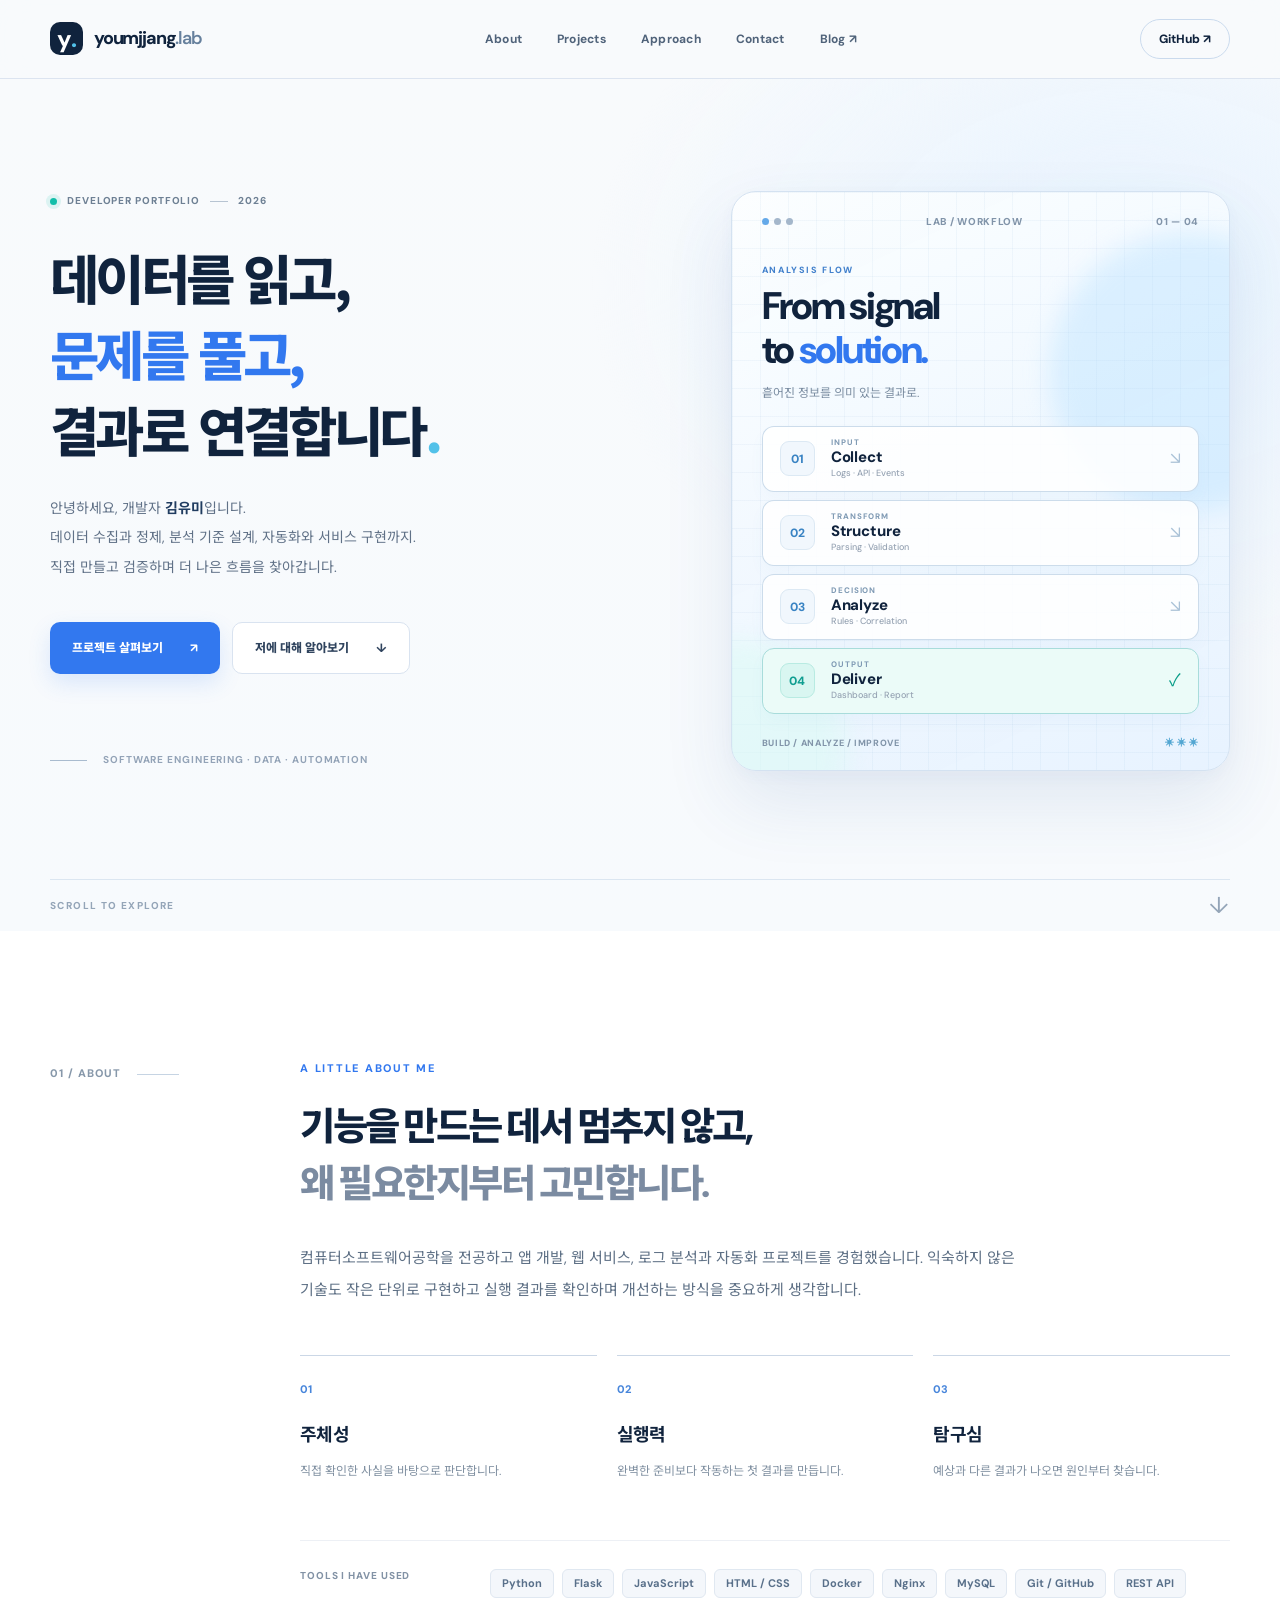
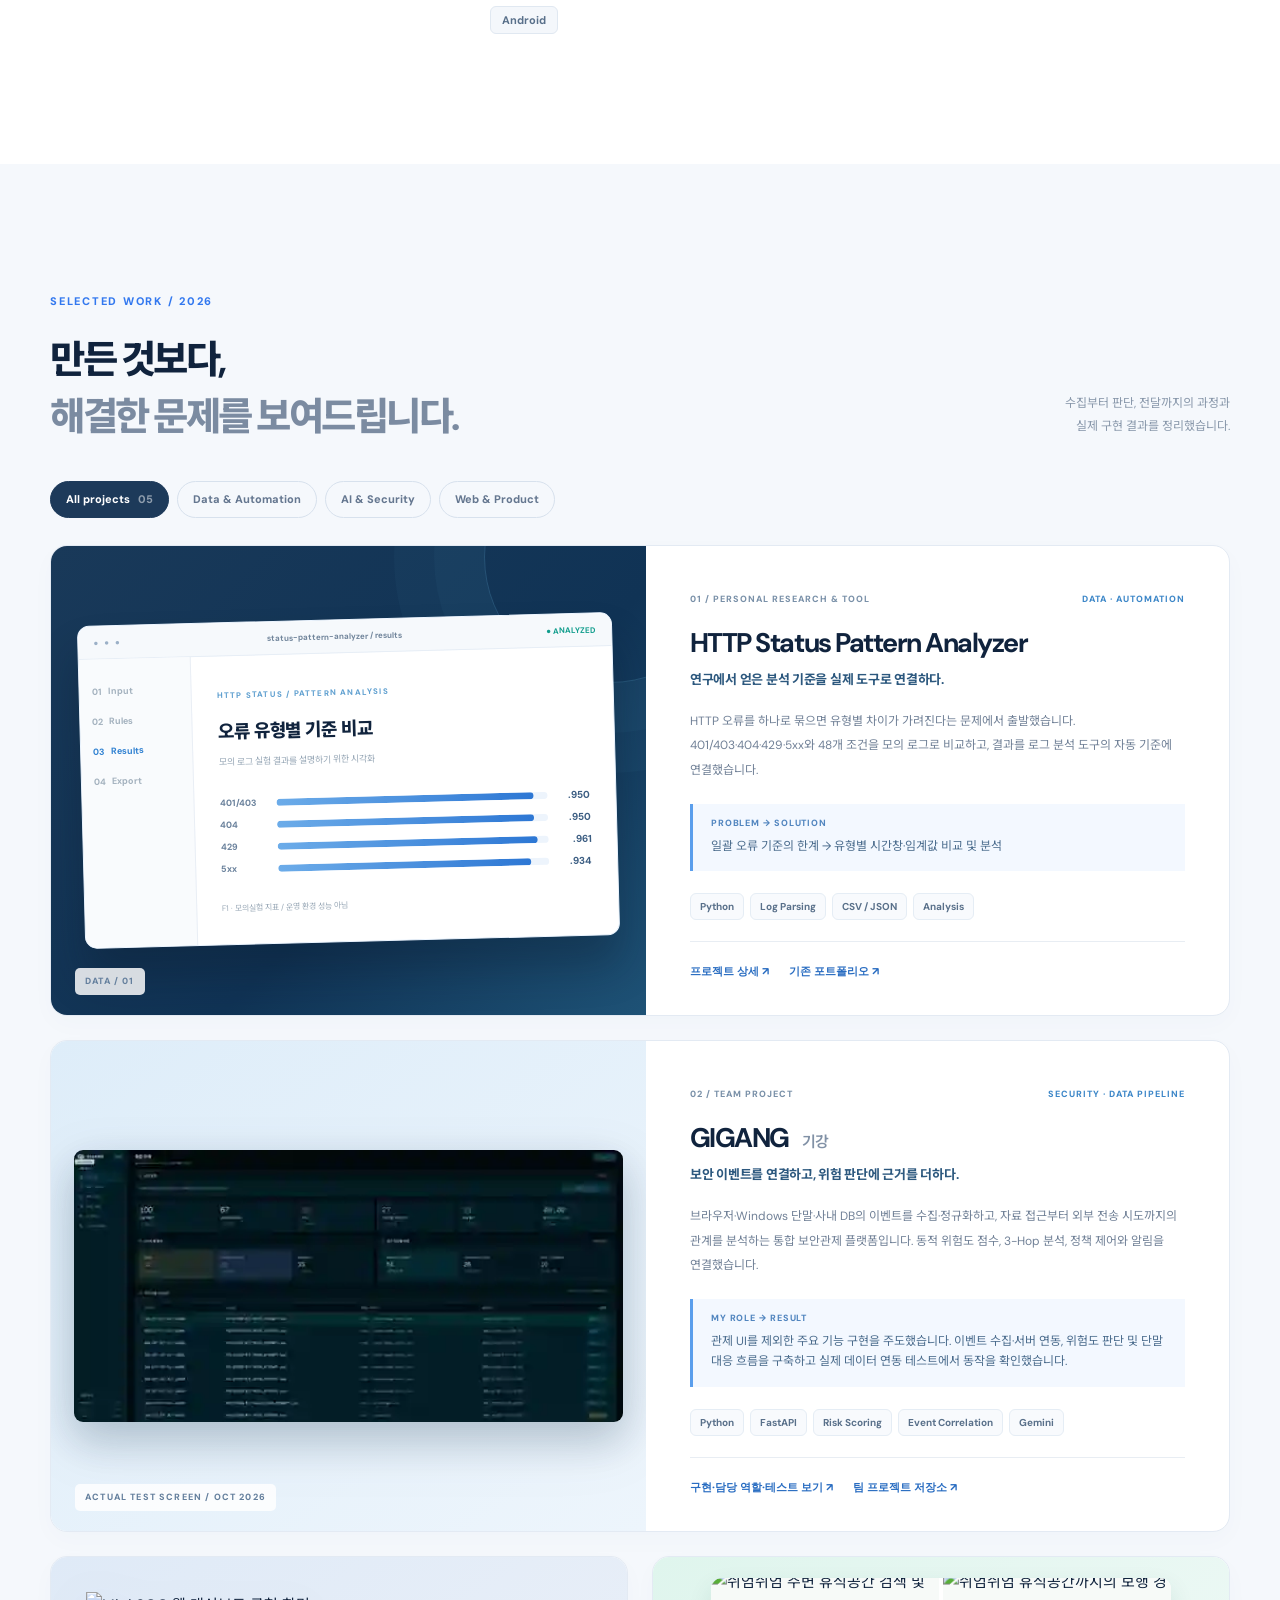
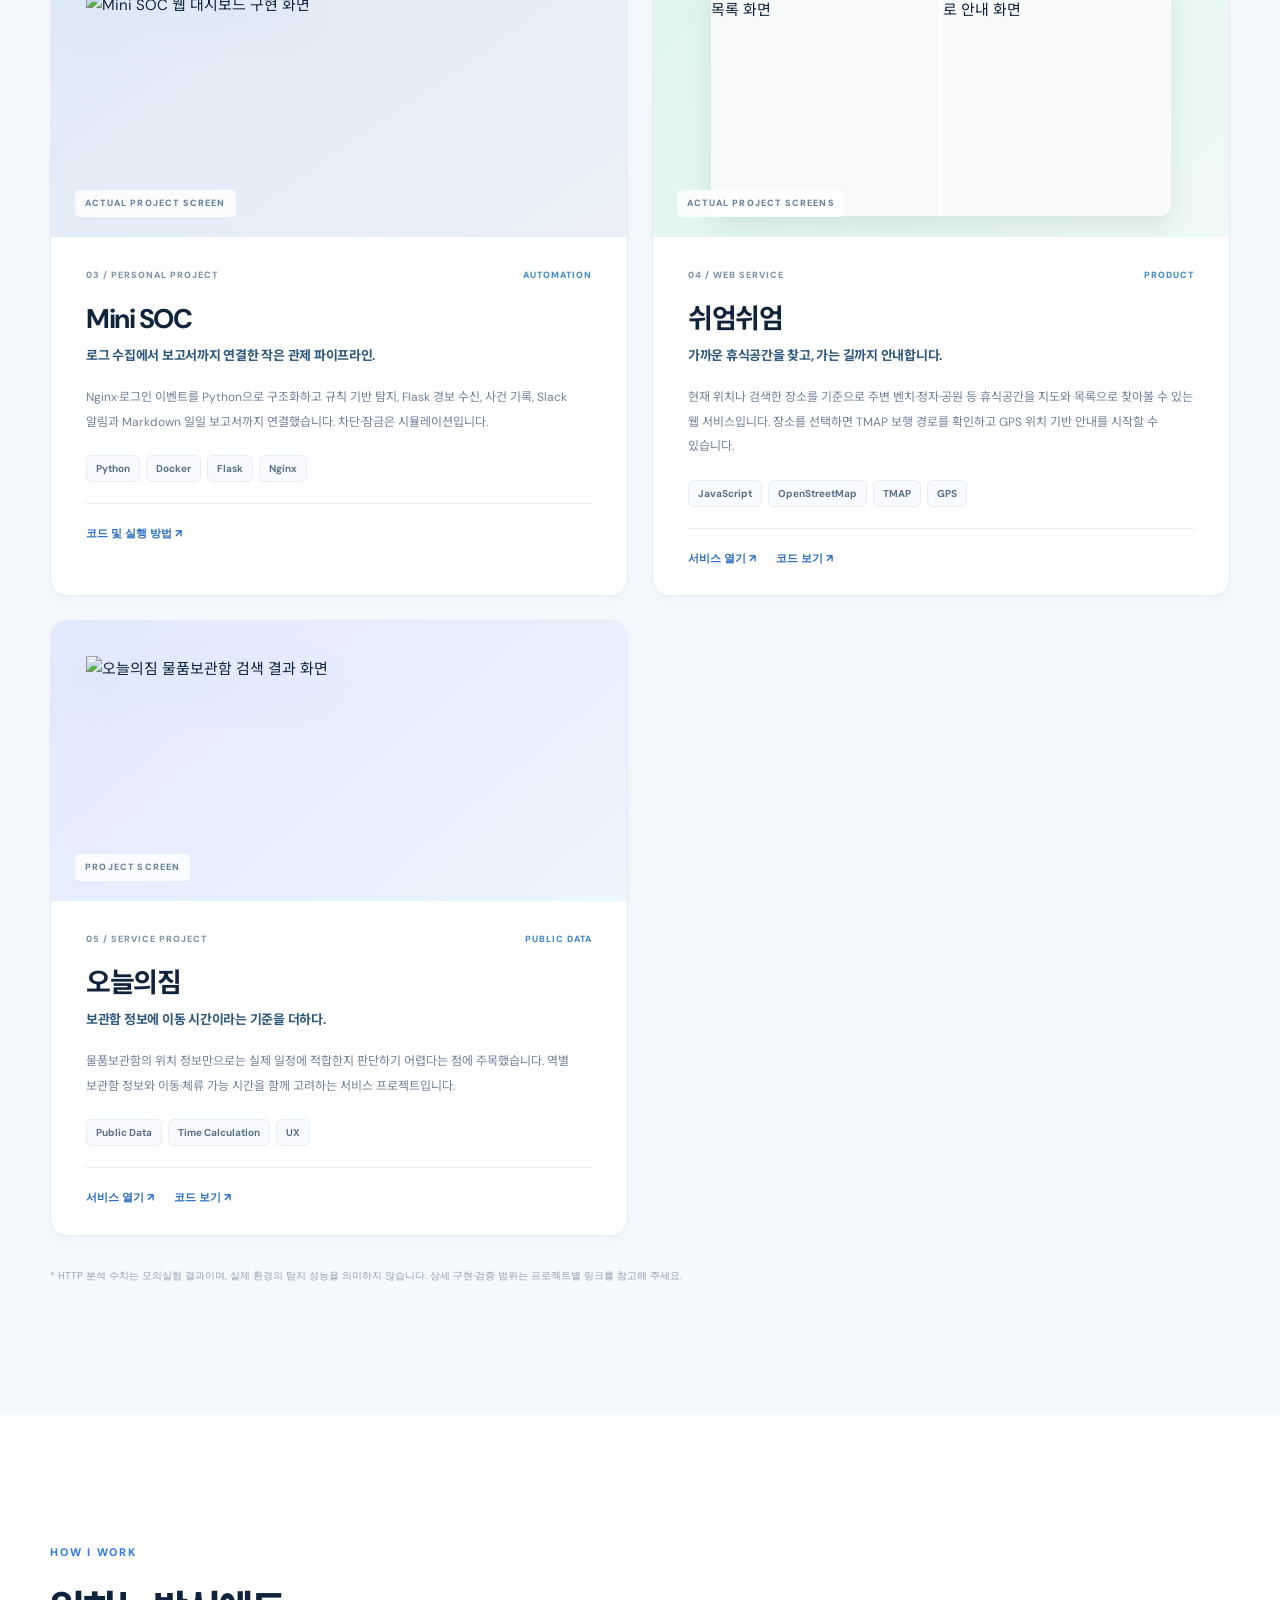
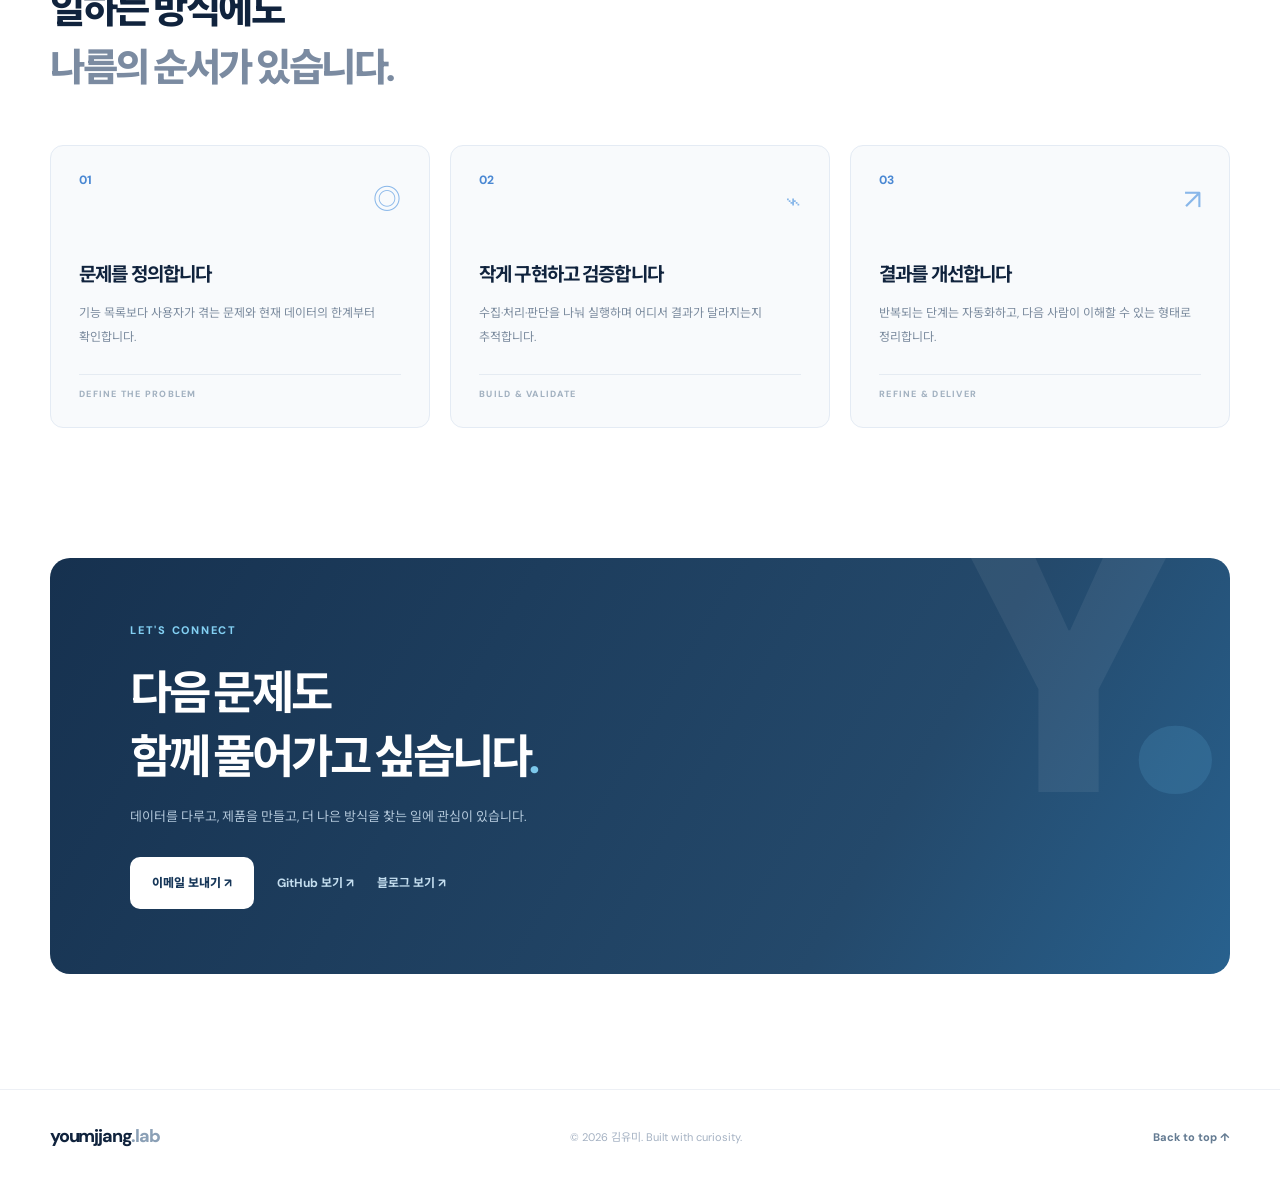
==== index.html @ 8b88e2cc "feat: refresh GIGANG portfolio with real test screenshots and lead engineering role" ====
<!doctype html>
<html lang="ko">
<head>
  <meta charset="UTF-8">
  <meta name="viewport" content="width=device-width, initial-scale=1">
  <meta name="theme-color" content="#f8fafc">
  <meta name="description" content="김유미의 개발 포트폴리오 — 데이터 처리, 분석, 자동화, 서비스 개발 프로젝트">
  <meta property="og:title" content="youmjjang.lab — 김유미의 개발 포트폴리오">
  <meta property="og:description" content="Build. Analyze. Improve. 데이터와 아이디어를 실행 가능한 결과로 연결합니다.">
  <title>youmjjang.lab — 김유미 | Developer Portfolio</title>
  <link rel="preconnect" href="https://fonts.googleapis.com">
  <link rel="preconnect" href="https://fonts.gstatic.com" crossorigin>
  <link href="https://fonts.googleapis.com/css2?family=DM+Sans:wght@400;500;600;700;800&family=Noto+Sans+KR:wght@400;500;600;700;800&display=swap" rel="stylesheet">
  <link rel="stylesheet" href="./styles.css">
  <script src="./script.js" defer></script>
</head>
<body>
<a class="skip" href="#main">본문으로 건너뛰기</a>
<header class="site-header" id="top">
  <div class="wrap header-inner">
    <a class="brand" href="#top" aria-label="youmjjang lab 홈"><span class="brand-icon">y<span>.</span></span>youmjjang<span class="brand-light">.lab</span></a>
    <nav id="nav" class="nav" aria-label="메인 메뉴">
      <a href="#about">About</a><a href="#projects">Projects</a><a href="#process">Approach</a><a href="#contact">Contact</a><a href="https://blog.naver.com/youumii2595" target="_blank" rel="noopener noreferrer">Blog ↗</a>
    </nav>
    <div class="head-end"><a class="github-link" href="https://github.com/youmjjang" target="_blank" rel="noopener noreferrer">GitHub ↗</a><button id="menu" class="menu" type="button" aria-controls="nav" aria-expanded="false" aria-label="메뉴 열기"><span></span><span></span></button></div>
  </div>
</header>
<main id="main">
<section class="hero" aria-labelledby="hero-title">
  <div class="wrap hero-grid">
    <div class="hero-text">
      <div class="eyebrow"><span class="live-dot"></span> DEVELOPER PORTFOLIO <span class="bar"></span> 2026</div>
      <h1 id="hero-title">데이터를 읽고,<br><span class="ink-blue">문제를 풀고,</span><br>결과로 연결합니다<span class="period">.</span></h1>
      <p class="hero-desc">안녕하세요, 개발자 <strong>김유미</strong>입니다.<br>데이터 수집과 정제, 분석 기준 설계, 자동화와 서비스 구현까지.<br>직접 만들고 검증하며 더 나은 흐름을 찾아갑니다.</p>
      <div class="hero-buttons"><a class="btn btn-blue" href="#projects">프로젝트 살펴보기 <span>↗</span></a><a class="btn btn-outline" href="#about">저에 대해 알아보기 <span>↓</span></a></div>
      <div class="microline"><span class="line"></span> SOFTWARE ENGINEERING · DATA · AUTOMATION</div>
    </div>
    <div class="hero-art" aria-label="데이터 수집부터 결과 제공까지의 과정 다이어그램">
      <div class="glow one"></div><div class="glow two"></div>
      <div class="art-head"><span class="traffic"><i></i><i></i><i></i></span><span>LAB / WORKFLOW</span><span>01 — 04</span></div>
      <div class="art-title"><span>ANALYSIS FLOW</span><strong>From signal<br>to <em>solution.</em></strong><p>흩어진 정보를 의미 있는 결과로.</p></div>
      <div class="pipeline">
        <div class="pipe-row"><span class="pipe-num">01</span><div><small>INPUT</small><b>Collect</b><span>Logs · API · Events</span></div><span class="pipe-tail">↘</span></div>
        <div class="pipe-row"><span class="pipe-num">02</span><div><small>TRANSFORM</small><b>Structure</b><span>Parsing · Validation</span></div><span class="pipe-tail">↘</span></div>
        <div class="pipe-row"><span class="pipe-num">03</span><div><small>DECISION</small><b>Analyze</b><span>Rules · Correlation</span></div><span class="pipe-tail">↘</span></div>
        <div class="pipe-row pipe-done"><span class="pipe-num">04</span><div><small>OUTPUT</small><b>Deliver</b><span>Dashboard · Report</span></div><span class="pipe-tail">✓</span></div>
      </div>
      <div class="art-footer">BUILD / ANALYZE / IMPROVE <span>✳ ✳ ✳</span></div>
    </div>
  </div>
  <div class="wrap"><div class="scroll-hint"><span>SCROLL TO EXPLORE</span><span>↓</span></div></div>
</section>

<section class="section about" id="about" aria-labelledby="about-title">
  <div class="wrap intro-layout">
    <aside class="side-caption">01 / ABOUT <span></span></aside>
    <div class="about-main"><p class="kicker">A LITTLE ABOUT ME</p><h2 class="h2" id="about-title">기능을 만드는 데서 멈추지 않고,<br><span>왜 필요한지부터 고민합니다.</span></h2>
      <p class="lead">컴퓨터소프트웨어공학을 전공하고 앱 개발, 웹 서비스, 로그 분석과 자동화 프로젝트를 경험했습니다. 익숙하지 않은 기술도 작은 단위로 구현하고 실행 결과를 확인하며 개선하는 방식을 중요하게 생각합니다.</p>
      <div class="values"><div><span>01</span><h3>주체성</h3><p>직접 확인한 사실을 바탕으로 판단합니다.</p></div><div><span>02</span><h3>실행력</h3><p>완벽한 준비보다 작동하는 첫 결과를 만듭니다.</p></div><div><span>03</span><h3>탐구심</h3><p>예상과 다른 결과가 나오면 원인부터 찾습니다.</p></div></div>
      <div class="skills"><span class="skills-title">TOOLS I HAVE USED</span><div><span>Python</span><span>Flask</span><span>JavaScript</span><span>HTML / CSS</span><span>Docker</span><span>Nginx</span><span>MySQL</span><span>Git / GitHub</span><span>REST API</span><span>Android</span></div></div>
    </div>
  </div>
</section>

<section class="section work" id="projects" aria-labelledby="projects-title">
  <div class="wrap">
    <div class="section-head"><div><p class="kicker">SELECTED WORK / 2026</p><h2 class="h2" id="projects-title">만든 것보다,<br><span>해결한 문제를 보여드립니다.</span></h2></div><p>수집부터 판단, 전달까지의 과정과<br>실제 구현 결과를 정리했습니다.</p></div>
    <div class="filters" role="group" aria-label="프로젝트 필터"><button class="filter selected" data-filter="all" type="button" aria-pressed="true">All projects <span>05</span></button><button class="filter" data-filter="data" type="button" aria-pressed="false">Data &amp; Automation</button><button class="filter" data-filter="security" type="button" aria-pressed="false">AI &amp; Security</button><button class="filter" data-filter="product" type="button" aria-pressed="false">Web &amp; Product</button></div>
    <div class="project-grid">
      <article class="project feature" data-category="data security" aria-labelledby="analyzer-title">
        <div class="cover analyzer"><div class="fake-ui"><div class="fake-head"><span class="fake-dots">● ● ●</span> status-pattern-analyzer / results <span>● ANALYZED</span></div><div class="fake-content"><div class="fake-sidebar"><span>01 &nbsp; Input</span><span>02 &nbsp; Rules</span><span class="active">03 &nbsp; Results</span><span>04 &nbsp; Export</span></div><div class="fake-main"><span>HTTP STATUS / PATTERN ANALYSIS</span><h4>오류 유형별 기준 비교</h4><small>모의 로그 실험 결과를 설명하기 위한 시각화</small><div class="f1-chart"><div><em>401/403</em><span><i style="width:95%"></i></span><b>.950</b></div><div><em>404</em><span><i style="width:95%"></i></span><b>.950</b></div><div><em>429</em><span><i style="width:96.1%"></i></span><b>.961</b></div><div><em>5xx</em><span><i style="width:93.4%"></i></span><b>.934</b></div></div><small class="metric-note">F1 · 모의실험 지표 / 운영 환경 성능 아님</small></div></div></div><span class="cover-no">DATA / 01</span></div>
        <div class="project-info"><div class="project-meta"><span>01 / PERSONAL RESEARCH &amp; TOOL</span><span>DATA · AUTOMATION</span></div><h3 id="analyzer-title">HTTP Status Pattern Analyzer</h3><p class="project-tagline">연구에서 얻은 분석 기준을 실제 도구로 연결하다.</p><p class="project-desc">HTTP 오류를 하나로 묶으면 유형별 차이가 가려진다는 문제에서 출발했습니다. 401/403·404·429·5xx와 48개 조건을 모의 로그로 비교하고, 결과를 로그 분석 도구의 자동 기준에 연결했습니다.</p><div class="problem"><span>PROBLEM → SOLUTION</span><p>일괄 오류 기준의 한계 → 유형별 시간창·임계값 비교 및 분석</p></div><div class="tags"><span>Python</span><span>Log Parsing</span><span>CSV / JSON</span><span>Analysis</span></div><div class="project-actions"><a href="https://youmjjang.github.io/youmjjang-story/http-status-pattern-analyzer.html" target="_blank" rel="noopener noreferrer">프로젝트 상세 ↗</a><a href="https://youmjjang.github.io/youmjjang-story/" target="_blank" rel="noopener noreferrer">기존 포트폴리오 ↗</a></div></div>
      </article>
      <article class="project feature" data-category="data security" aria-labelledby="gigang-title">
        <div class="cover photo-cover dark-cover" style="background:linear-gradient(145deg,#deedf9,#edf5fc);padding:23px">
          <img src="./assets/gigang-overview-20261031.webp" alt="2026년 10월 30일 실제 연동 테스트에서 확인한 GIGANG 종합 관제 화면" loading="lazy" style="max-height:410px;width:100%;height:auto;border-radius:9px;box-shadow:0 18px 40px rgba(24,53,72,.17)">
          <span class="screen-mark">ACTUAL TEST SCREEN / OCT 2026</span>
        </div>
        <div class="project-info">
          <div class="project-meta"><span>02 / TEAM PROJECT</span><span>SECURITY · DATA PIPELINE</span></div>
          <h3 id="gigang-title">GIGANG <small>기강</small></h3>
          <p class="project-tagline">보안 이벤트를 연결하고, 위험 판단에 근거를 더하다.</p>
          <p class="project-desc">브라우저·Windows 단말·사내 DB의 이벤트를 수집·정규화하고, 자료 접근부터 외부 전송 시도까지의 관계를 분석하는 통합 보안관제 플랫폼입니다. 동적 위험도 점수, 3-Hop 분석, 정책 제어와 알림을 연결했습니다.</p>
          <div class="problem"><span>MY ROLE → RESULT</span><p>관제 UI를 제외한 주요 기능 구현을 주도했습니다. 이벤트 수집·서버 연동, 위험도 판단 및 단말 대응 흐름을 구축하고 실제 데이터 연동 테스트에서 동작을 확인했습니다.</p></div>
          <div class="tags"><span>Python</span><span>FastAPI</span><span>Risk Scoring</span><span>Event Correlation</span><span>Gemini</span></div>
          <div class="project-actions"><a href="./gigang.html">구현·담당 역할·테스트 보기 ↗</a><a href="https://github.com/dldaudlee36/GIGANG" target="_blank" rel="noopener noreferrer">팀 프로젝트 저장소 ↗</a></div>
        </div>
      </article>
      <article class="project" data-category="data security" aria-labelledby="soc-title"><div class="cover photo-cover dark-cover"><img src="https://raw.githubusercontent.com/youmjjang/About-me/main/assets/minisoc-dashboard-20260915.webp" alt="Mini SOC 웹 대시보드 구현 화면" loading="lazy"><span class="screen-mark">ACTUAL PROJECT SCREEN</span></div><div class="project-info"><div class="project-meta"><span>03 / PERSONAL PROJECT</span><span>AUTOMATION</span></div><h3 id="soc-title">Mini SOC</h3><p class="project-tagline">로그 수집에서 보고서까지 연결한 작은 관제 파이프라인.</p><p class="project-desc">Nginx·로그인 이벤트를 Python으로 구조화하고 규칙 기반 탐지, Flask 경보 수신, 사건 기록, Slack 알림과 Markdown 일일 보고서까지 연결했습니다. 차단·잠금은 시뮬레이션입니다.</p><div class="tags"><span>Python</span><span>Docker</span><span>Flask</span><span>Nginx</span></div><div class="project-actions"><a href="https://github.com/youmjjang/mini-soc-security-monitoring" target="_blank" rel="noopener noreferrer">코드 및 실행 방법 ↗</a></div></div></article>
      <article class="project" data-category="product" aria-labelledby="rest-title"><div class="cover photo-cover mint-cover lunch-cover"><div class="lunch-shots"><figure class="lunch-shot lunch-shot-a"><img src="https://raw.githubusercontent.com/youmjjang/About-me/main/assets/swieogalgot-iphone-list.png" alt="쉬엄쉬엄 주변 휴식공간 검색 및 목록 화면" loading="lazy"></figure><figure class="lunch-shot lunch-shot-b"><img src="https://raw.githubusercontent.com/youmjjang/About-me/main/assets/swieogalgot-iphone-route.jpg" alt="쉬엄쉬엄 휴식공간까지의 보행 경로 안내 화면" loading="lazy"></figure></div><span class="screen-mark">ACTUAL PROJECT SCREENS</span></div><div class="project-info"><div class="project-meta"><span>04 / WEB SERVICE</span><span>PRODUCT</span></div><h3 id="rest-title">쉬엄쉬엄</h3><p class="project-tagline">가까운 휴식공간을 찾고, 가는 길까지 안내합니다.</p><p class="project-desc">현재 위치나 검색한 장소를 기준으로 주변 벤치·정자·공원 등 휴식공간을 지도와 목록으로 찾아볼 수 있는 웹 서비스입니다. 장소를 선택하면 TMAP 보행 경로를 확인하고 GPS 위치 기반 안내를 시작할 수 있습니다.</p><div class="tags"><span>JavaScript</span><span>OpenStreetMap</span><span>TMAP</span><span>GPS</span></div><div class="project-actions"><a href="https://swieogalgot.vercel.app/" target="_blank" rel="noopener noreferrer">서비스 열기 ↗</a><a href="https://github.com/youmjjang/swieogalgot" target="_blank" rel="noopener noreferrer">코드 보기 ↗</a></div></div></article>
      <article class="project last-project" data-category="data product" aria-labelledby="jim-title"><div class="cover photo-cover sky-cover"><img src="https://raw.githubusercontent.com/youmjjang/About-me/main/assets/jim-results.png" alt="오늘의짐 물품보관함 검색 결과 화면" loading="lazy"><span class="screen-mark">PROJECT SCREEN</span></div><div class="project-info"><div class="project-meta"><span>05 / SERVICE PROJECT</span><span>PUBLIC DATA</span></div><h3 id="jim-title">오늘의짐</h3><p class="project-tagline">보관함 정보에 이동 시간이라는 기준을 더하다.</p><p class="project-desc">물품보관함의 위치 정보만으로는 실제 일정에 적합한지 판단하기 어렵다는 점에 주목했습니다. 역별 보관함 정보와 이동·체류 가능 시간을 함께 고려하는 서비스 프로젝트입니다.</p><div class="tags"><span>Public Data</span><span>Time Calculation</span><span>UX</span></div><div class="project-actions"><a href="https://oneurui-jim.vercel.app/" target="_blank" rel="noopener noreferrer">서비스 열기 ↗</a><a href="https://github.com/youmjjang/oneurui-jim" target="_blank" rel="noopener noreferrer">코드 보기 ↗</a></div></div></article>
    </div>
    <p class="work-footnote">* HTTP 분석 수치는 모의실험 결과이며, 실제 환경의 탐지 성능을 의미하지 않습니다. 상세 구현·검증 범위는 프로젝트별 링크를 참고해 주세요.</p>
  </div>
</section>
<section class="section process" id="process" aria-labelledby="process-title"><div class="wrap"><p class="kicker">HOW I WORK</p><h2 class="h2" id="process-title">일하는 방식에도<br><span>나름의 순서가 있습니다.</span></h2><div class="steps"><div class="step"><div class="step-top"><span>01</span><b>◎</b></div><h3>문제를 정의합니다</h3><p>기능 목록보다 사용자가 겪는 문제와 현재 데이터의 한계부터 확인합니다.</p><span class="step-bottom">DEFINE THE PROBLEM</span></div><div class="step"><div class="step-top"><span>02</span><b>⌁</b></div><h3>작게 구현하고 검증합니다</h3><p>수집·처리·판단을 나눠 실행하며 어디서 결과가 달라지는지 추적합니다.</p><span class="step-bottom">BUILD &amp; VALIDATE</span></div><div class="step"><div class="step-top"><span>03</span><b>↗</b></div><h3>결과를 개선합니다</h3><p>반복되는 단계는 자동화하고, 다음 사람이 이해할 수 있는 형태로 정리합니다.</p><span class="step-bottom">REFINE &amp; DELIVER</span></div></div></div></section>
<section class="contact section" id="contact" aria-labelledby="contact-title"><div class="wrap"><div class="contact-inner"><div><p class="kicker">LET'S CONNECT</p><h2 id="contact-title">다음 문제도<br>함께 풀어가고 싶습니다<span>.</span></h2><p>데이터를 다루고, 제품을 만들고, 더 나은 방식을 찾는 일에 관심이 있습니다.</p><div class="contact-buttons"><a class="btn btn-white" href="mailto:youmnana18@gmail.com">이메일 보내기 ↗</a><a class="contact-git" href="https://github.com/youmjjang" target="_blank" rel="noopener noreferrer">GitHub 보기 ↗</a><a class="contact-git" href="https://blog.naver.com/youumii2595" target="_blank" rel="noopener noreferrer">블로그 보기 ↗</a></div></div><div class="huge-y" aria-hidden="true">Y<span>.</span></div></div></div></section>
</main>
<footer><div class="wrap footer-inner"><a class="brand footer-brand" href="#top">youmjjang<span>.lab</span></a><span>© 2026 김유미. Built with curiosity.</span><a href="#top">Back to top ↑</a></div></footer>
</body>
</html>
---- styles.css ----
:root{--ink:#10233d;--muted:#607087;--blue:#3278ef;--blue-deep:#1d5ec9;--line:#dfe6ef;--paper:#fff;--bg:#f8fafc;--soft:#edf3fb;--accent:#12bea9}
*{box-sizing:border-box}
html{scroll-behavior:smooth;scroll-padding-top:92px}
body{margin:0;background:var(--bg);color:var(--ink);font:400 15px/1.85 'DM Sans','Noto Sans KR',sans-serif;-webkit-font-smoothing:antialiased}
a{color:inherit;text-decoration:none}button{font:inherit}button:focus-visible,a:focus-visible{outline:3px solid #2b8afd;outline-offset:4px}::selection{background:#b8d8fc;color:#112a46}
.wrap{width:min(1180px,calc(100% - 72px));margin:0 auto}.skip{position:absolute;top:-80px;left:20px;background:white;z-index:999;padding:12px}.skip:focus{top:16px}
.site-header{position:sticky;top:0;z-index:50;background:rgba(248,250,252,.88);border-bottom:1px solid rgba(207,218,234,.68);backdrop-filter:blur(16px);-webkit-backdrop-filter:blur(16px)}
.header-inner{height:78px;display:flex;align-items:center;justify-content:space-between;gap:28px}
.brand{display:flex;align-items:center;font-family:'DM Sans',sans-serif;font-size:18px;font-weight:800;letter-spacing:-.065em;white-space:nowrap}
.brand-icon{display:inline-flex;width:33px;height:33px;border-radius:10px;background:var(--ink);color:white;align-items:center;justify-content:center;letter-spacing:-.06em;font-size:24px;margin-right:11px;line-height:1}
.brand-icon span,.period{color:#52c1e9}.brand-light{font-weight:600;color:#66809d}
.nav{display:flex;align-items:center;gap:35px;font:700 12px/1 'DM Sans',sans-serif;letter-spacing:.02em}
.nav a{color:#50637a;transition:color .2s}.nav a:hover,.nav a.is-current{color:var(--blue)}
.head-end{display:flex;align-items:center;gap:12px}.github-link{font:800 12px/1 'DM Sans',sans-serif;border:1px solid #cadaed;padding:13px 18px;border-radius:40px;transition:background .2s,color .2s}.github-link:hover{background:var(--ink);color:#fff}
.menu{display:none;cursor:pointer;background:none;border:0;padding:11px}.menu span{display:block;width:22px;height:2px;background:var(--ink);margin:5px 0}
.hero{padding:98px 0 0;background:radial-gradient(ellipse 55% 60% at 88% 24%,#e7f3ff 0%,transparent 76%),linear-gradient(#f8fafc,#f7fafd)}
.hero-grid{display:grid;grid-template-columns:1.11fr .89fr;align-items:center;gap:58px;padding-bottom:95px}
.hero-text{padding:15px 0}.eyebrow,.kicker,.microline,.side-caption,.project-meta,.skills-title,.step-bottom,.project-actions,.work-footnote,.screen-mark,.cover-no{font-family:'DM Sans',sans-serif;letter-spacing:.09em}
.eyebrow{display:flex;align-items:center;gap:10px;font-size:10px;font-weight:800;color:#6e8094}
.live-dot{width:7px;height:7px;border-radius:50%;background:var(--accent);box-shadow:0 0 0 4px rgba(18,190,169,.12)}.eyebrow .bar{display:inline-block;width:18px;height:1px;background:#b7c4d2}
.hero h1{font-family:'Noto Sans KR',sans-serif;font-size:clamp(36px,4.2vw,61px);letter-spacing:-.067em;line-height:1.42;font-weight:800;margin:28px 0 26px;word-break:keep-all}
.ink-blue{color:var(--blue)}.hero-desc{font-size:14px;line-height:2.13;color:#607187;word-break:keep-all}.hero-desc strong{color:#203c60}
.hero-buttons{display:flex;gap:12px;flex-wrap:wrap;margin-top:39px}
.btn{display:inline-flex;align-items:center;justify-content:space-between;gap:27px;min-height:52px;padding:13px 22px;border-radius:10px;font-size:12px;font-weight:800;transition:transform .2s,background .2s,box-shadow .2s}
.btn:hover{transform:translateY(-3px)}.btn-blue{color:#fff;background:var(--blue);box-shadow:0 9px 22px #3278ef26}.btn-blue:hover{background:var(--blue-deep);box-shadow:0 12px 30px #3278ef40}
.btn-outline{background:#fff;border:1px solid #d9e3f0;color:#30445e}.btn-outline:hover{background:#edf4ff}
.microline{display:flex;align-items:center;gap:16px;color:#93a3b7;font-size:10px;font-weight:700;margin-top:77px}.microline .line{width:37px;height:1px;background:#a9bbcf}
.hero-art{min-height:570px;position:relative;overflow:hidden;isolation:isolate;border:1px solid #d4e2f1;box-shadow:0 32px 70px rgba(46,94,152,.11),0 5px 15px rgba(64,102,147,.03);border-radius:25px;background:linear-gradient(155deg,rgba(252,254,255,.96),rgba(230,242,255,.95));padding:25px 30px 22px}
.hero-art:after{content:'';position:absolute;inset:0;z-index:-2;background-image:linear-gradient(rgba(91,148,199,.06) 1px,transparent 1px),linear-gradient(90deg,rgba(91,148,199,.06) 1px,transparent 1px);background-size:28px 28px}
.glow{position:absolute;z-index:-1;border-radius:50%;filter:blur(12px)}.glow.one{height:280px;width:280px;background:#a9dcff55;right:-100px;top:40px}.glow.two{height:220px;width:220px;background:#d8fbf379;left:-105px;bottom:-90px}
.art-head,.art-footer{display:flex;justify-content:space-between;align-items:center;font:800 10px/1 'DM Sans',sans-serif;letter-spacing:.07em;color:#8194a9}
.traffic{display:flex;gap:5px}.traffic i{width:7px;height:7px;background:#a4b7cb;border-radius:50%}.traffic i:first-child{background:#64a9e9}
.art-title{margin:39px 0 21px}.art-title>span{display:block;color:#4180cc;font:800 9px/1 'DM Sans',sans-serif;letter-spacing:.18em;margin-bottom:10px}
.art-title strong{display:block;font:800 clamp(30px,3vw,42px)/1.14 'DM Sans',sans-serif;letter-spacing:-.06em}.art-title em{font-style:normal;color:var(--blue)}.art-title p{color:#7b8da1;font-size:12px;margin:10px 0 0}
.pipeline{display:flex;flex-direction:column;gap:8px}
.pipe-row{display:flex;align-items:center;gap:16px;min-height:66px;padding:10px 17px;border:1px solid rgba(193,213,231,.82);background:rgba(255,255,255,.86);border-radius:12px;box-shadow:0 8px 16px rgba(90,141,185,.035)}
.pipe-num{display:flex;width:35px;height:35px;flex:0 0 35px;align-items:center;justify-content:center;border:1px solid #dce9f4;background:#f1f7fd;border-radius:9px;color:#3983c3;font:800 12px/1 'DM Sans',sans-serif}
.pipe-row>div{display:flex;flex-direction:column;flex:1;line-height:1.25;gap:3px}.pipe-row small{font:800 8px/1 'DM Sans',sans-serif;color:#7f9ab4;letter-spacing:.12em}
.pipe-row b{font:800 15px/1.1 'DM Sans',sans-serif;letter-spacing:-.01em}.pipe-row div>span{font:500 9px/1.2 'DM Sans',sans-serif;color:#96a3b3}
.pipe-tail{font-size:17px;color:#aac2d7}.pipe-done{border-color:#a8dcdb;background:#ebfbf8}.pipe-done .pipe-num{background:#d9f6f1;border-color:#b8ebe2;color:#109e91}.pipe-done .pipe-tail{color:#079c87}
.art-footer{padding-top:25px;font-size:9px}.art-footer span{color:#52a6d2}
.scroll-hint{height:52px;border-top:1px solid #dbe6f1;display:flex;justify-content:space-between;align-items:center;color:#94a5b8;font:800 10px/1 'DM Sans',sans-serif;letter-spacing:.14em}.scroll-hint span:last-child{font-size:23px;font-weight:400}
.section{padding:130px 0}.about{background:#fff}.intro-layout{display:grid;grid-template-columns:190px minmax(0,1fr);gap:60px}
.side-caption{color:#8798aa;font:800 11px/1 'DM Sans',sans-serif;white-space:nowrap;padding-top:7px}.side-caption span{width:42px;height:1px;background:#c6d4e3;display:inline-block;vertical-align:middle;margin-left:12px}
.kicker{margin:0 0 22px;color:var(--blue);font:800 11px/1.4 'DM Sans',sans-serif;letter-spacing:.16em}
.h2{font-size:clamp(29px,3vw,43px);line-height:1.5;letter-spacing:-.065em;font-weight:800;margin:0;word-break:keep-all}.h2 span{color:#7b8ba1}
.lead{max-width:740px;color:#5e7085;font-size:15px;line-height:2.15;margin:28px 0 48px;word-break:keep-all}
.values{display:grid;grid-template-columns:repeat(3,1fr);gap:20px}.values>div{border-top:1px solid #cbd7e6;padding-top:19px}.values span{font:800 11px/1 'DM Sans',sans-serif;color:#4886db}.values h3{margin:17px 0 8px;font-size:18px;letter-spacing:-.04em}.values p{color:#8090a1;font-size:12px;line-height:1.8;word-break:keep-all;margin:0}
.skills{display:grid;grid-template-columns:180px 1fr;align-items:start;gap:10px;margin-top:58px;padding-top:28px;border-top:1px solid #edf0f5}.skills-title{color:#8292a5;font:800 10px/1.4 'DM Sans',sans-serif}
.skills>div{display:flex;flex-wrap:wrap;gap:8px}.skills>div span,.tags span{background:#f4f7fb;border:1px solid #e0e8f1;border-radius:6px;color:#59708a;padding:5px 11px;font:700 11px/1.5 'DM Sans','Noto Sans KR',sans-serif}
.work{background:#f5f8fc}.section-head{display:flex;justify-content:space-between;align-items:end;gap:20px;margin-bottom:34px}.section-head>p{color:#8897aa;font-size:12px;line-height:1.9;text-align:right;margin:0 0 9px}
.filters{display:flex;align-items:center;gap:8px;flex-wrap:wrap;margin-bottom:27px}
.filter{border:1px solid #d7e1ed;background:transparent;color:#657790;font:800 11px/1 'DM Sans',sans-serif;padding:12px 15px;border-radius:25px;cursor:pointer;transition:background .15s,border .15s,color .15s}.filter span{opacity:.5;margin-left:5px}.filter:hover{background:#e8f1fd}.filter.selected{color:white;background:#1d3a5a;border-color:#1d3a5a}
.project-grid{display:grid;grid-template-columns:repeat(2,minmax(0,1fr));gap:24px}
.project{background:white;border:1px solid #e3eaf3;border-radius:17px;overflow:hidden;display:flex;flex-direction:column;box-shadow:0 8px 24px rgba(30,70,120,.022);transition:box-shadow .25s,transform .25s}
.project:hover{transform:translateY(-5px);box-shadow:0 18px 34px rgba(35,78,130,.1)}.project[hidden]{display:none!important}
.project.feature{grid-column:1/-1;display:grid;grid-template-columns:1.01fr .99fr;min-height:440px}
.cover{position:relative;min-height:280px;overflow:hidden}.feature .cover{min-height:440px}
.photo-cover{display:flex;align-items:center;justify-content:center;padding:35px}
.photo-cover img{display:block;width:100%;height:100%;max-height:380px;object-fit:contain;filter:drop-shadow(0 15px 24px rgba(21,52,92,.13));transition:transform .4s}
.project:hover img{transform:scale(1.028)}
.blue-cover{background:linear-gradient(140deg,#ddefff,#eaf4ff 49%,#d4e9f7)}.dark-cover{background:linear-gradient(145deg,#dfeaf7,#ebf0f8)}
.mint-cover{background:linear-gradient(140deg,#dff5ed,#eff9f6)}.sky-cover{background:linear-gradient(140deg,#e1e9fd,#edf5ff)}
.screen-mark,.cover-no{position:absolute;left:24px;bottom:20px;font:800 9px/1 'DM Sans',sans-serif;letter-spacing:.13em;color:#647f9d;background:rgba(255,255,255,.83);padding:9px 10px;border-radius:5px}
.project-info{padding:33px 35px 27px;display:flex;flex-direction:column;min-width:0}.feature .project-info{padding:48px 44px 34px}
.project-meta{display:flex;justify-content:space-between;gap:12px;color:#7990a8;font:800 9px/1.2 'DM Sans',sans-serif;letter-spacing:.11em}.project-meta span:last-child{color:#3d87c8;text-align:right}
.project h3{font-size:27px;line-height:1.3;letter-spacing:-.055em;margin:20px 0 8px}.project h3 small{font-size:15px;color:#8191a6;margin-left:9px;font-weight:600}
.project-tagline{font-size:13px;font-weight:700;color:#2c587e;margin:0 0 17px;letter-spacing:-.02em;word-break:keep-all}
.project-desc{font-size:12px;line-height:2.05;color:#718197;margin:0 0 21px;word-break:keep-all}
.problem{border-left:3px solid #5a9eec;background:#f3f8ff;padding:15px 18px;margin:0 0 22px}.problem>span{display:block;color:#5185bf;font:800 9px/1 'DM Sans',sans-serif;letter-spacing:.1em;margin-bottom:8px}.problem p{font-size:12px;line-height:1.7;margin:0;color:#4b6c8d;word-break:keep-all}
.tags{display:flex;flex-wrap:wrap;gap:6px;margin-top:auto;margin-bottom:21px}.tags span{background:#f8fafd;border-color:#e5edf5;padding:5px 9px;font-size:10px}
.project-actions{display:flex;align-items:center;gap:20px;flex-wrap:wrap;padding-top:19px;border-top:1px solid #e8edf3;font-size:11px;font-weight:800;letter-spacing:0}.project-actions a{color:#286cc1}.project-actions a:hover{text-decoration:underline;text-underline-offset:4px}.status-text{font-size:10px;color:#93a0ae;letter-spacing:0;font-weight:500}
.analyzer{background:linear-gradient(135deg,#193959,#103355 60%,#1e5276);padding:40px 30px;display:flex;align-items:center;justify-content:center}
.analyzer:before{content:'';position:absolute;width:250px;height:250px;border:1px solid #74c7f033;border-radius:50%;right:-90px;top:-115px;box-shadow:0 0 0 50px #8dcdf308,0 0 0 90px #8dcdf308}
.fake-ui{position:relative;background:#fff;border:1px solid #ecf5ff;border-radius:12px;width:100%;max-width:540px;box-shadow:0 30px 40px #0a17284d;overflow:hidden;transform:rotate(-1.5deg)}
.fake-head{height:33px;background:#f6f9fc;border-bottom:1px solid #e7eef6;display:flex;align-items:center;justify-content:space-between;padding:0 15px;color:#71859b;font:700 8px/1 'DM Sans',sans-serif}
.fake-head>span:last-child{color:#119d8d}.fake-dots{color:#9bb0c7;letter-spacing:2px}
.fake-content{display:grid;grid-template-columns:112px 1fr;min-height:235px}.fake-sidebar{border-right:1px solid #e9eef5;background:#f9fbfd;padding:28px 12px;display:flex;flex-direction:column;gap:21px;color:#a3b1be;font:700 9px/1 'DM Sans',sans-serif}.fake-sidebar .active{color:#2f80d1}
.fake-main{padding:24px 25px}.fake-main>span{font:800 8px/1 'DM Sans',sans-serif;color:#60a0d0;letter-spacing:.15em}.fake-main h4{margin:10px 0 4px;font:800 18px/1.4 'Noto Sans KR',sans-serif;letter-spacing:-.06em}.fake-main small{font-size:9px;color:#97a7b6}
.f1-chart{display:flex;flex-direction:column;gap:12px;margin:24px 0 18px}.f1-chart>div{display:flex;align-items:center;gap:11px}.f1-chart em{font:700 9px/1 'DM Sans',sans-serif;color:#69809b;font-style:normal;width:46px}
.f1-chart div>span{display:block;position:relative;height:7px;background:#edf4fc;flex:1;border-radius:5px;overflow:hidden}.f1-chart i{height:100%;display:block;border-radius:5px;background:linear-gradient(90deg,#6cace9,#2d77d4)}
.f1-chart b{font:700 10px/1 'DM Sans',sans-serif;color:#3b5d82;width:32px;text-align:right}.fake-main .metric-note{font-size:8px;color:#9aa9b7}
.work-footnote{color:#91a0b1;margin:30px 0 0;font-size:10px;line-height:1.9;letter-spacing:0}
.process{background:#fff}.steps{display:grid;grid-template-columns:repeat(3,1fr);gap:20px;margin-top:48px}.step{min-height:270px;display:flex;flex-direction:column;background:#f8fafc;border:1px solid #e4ebf4;border-radius:13px;padding:28px}
.step-top{display:flex;justify-content:space-between;align-items:start}.step-top span{color:#4a88d3;font:800 12px/1 'DM Sans',sans-serif}.step-top b{font-size:28px;font-weight:400;color:#89b7e9}
.step h3{margin:31px 0 9px;font-size:19px;letter-spacing:-.045em}.step p{color:#7b8b9e;font-size:12px;line-height:2;margin:0 0 25px;word-break:keep-all}
.step-bottom{margin-top:auto;border-top:1px solid #e5ebf2;padding-top:15px;color:#a2b1c0;font:800 9px/1 'DM Sans',sans-serif;letter-spacing:.14em}
.contact{padding:0 0 115px;background:#fff}.contact-inner{overflow:hidden;position:relative;display:flex;justify-content:space-between;align-items:center;border-radius:20px;padding:65px 80px;background:linear-gradient(120deg,#16314f,#24496b 70%,#28618e);color:white}
.contact .kicker{color:#83d0f3}.contact h2{font-size:clamp(29px,3.6vw,48px);line-height:1.4;letter-spacing:-.07em;margin:0 0 15px}.contact h2 span{color:#7cc8eb}
.contact-inner p:not(.kicker){font-size:13px;color:#b1c6d9;margin:0 0 28px}.contact-buttons{display:flex;gap:23px;align-items:center;flex-wrap:wrap}
.btn-white{background:#fff;color:#173759;gap:35px}.btn-white:hover{background:#e5f4ff}.contact-git{font-size:12px;color:#c4deef;font-weight:700}.contact-git:hover{text-decoration:underline}
.huge-y{position:absolute;right:42px;top:-128px;font:800 430px/1 'DM Sans',sans-serif;letter-spacing:-.09em;color:#ffffff10;user-select:none;pointer-events:none}.huge-y span{color:#67bfe827}
footer{background:#fff;border-top:1px solid #edf0f5}.footer-inner{min-height:95px;display:flex;align-items:center;justify-content:space-between;gap:20px}.footer-brand{font-size:18px}.footer-brand span{color:#8ba0b6}.footer-inner>span{font-size:11px;color:#a4b1c2}.footer-inner>a:last-child{font:800 11px/1 'DM Sans',sans-serif;color:#647b92}
@media(max-width:1020px){.hero-grid{gap:28px}.hero h1{font-size:clamp(34px,4.4vw,48px)}.hero-art{padding:22px 23px;min-height:550px}.intro-layout{grid-template-columns:140px 1fr;gap:30px}.feature .project-info{padding:31px}.fake-content{grid-template-columns:85px 1fr}.fake-sidebar{font-size:8px}.fake-main{padding:20px 15px}.contact-inner{padding:65px 55px}}
@media(max-width:760px){.wrap{width:min(100% - 34px,560px)}.site-header .header-inner{height:65px}.brand{font-size:16px}.brand-icon{width:29px;height:29px;font-size:21px}.nav{display:none;position:absolute;left:0;right:0;top:64px;background:#f9fbfe;border-bottom:1px solid var(--line);padding:24px max(17px,calc((100vw - 560px)/2));gap:0;box-shadow:0 14px 22px #183a5715}.nav.open{display:flex;flex-direction:column;align-items:stretch}.nav a{padding:12px 4px}.github-link{padding:11px 13px}.menu{display:block}
.hero{padding-top:52px}.hero-grid{display:flex;flex-direction:column;align-items:stretch;gap:40px;padding-bottom:55px}.hero-text{padding:0}.hero h1{font-size:clamp(34px,8vw,48px);margin:18px 0}.hero-desc{font-size:13px}.hero-desc br:last-child{display:none}.hero-buttons{margin-top:30px}.microline{margin-top:38px;font-size:9px}
.hero-art{max-width:550px;width:100%;align-self:center;min-height:0;padding:23px}.art-title{margin:27px 0 20px}.art-title strong{font-size:34px}.pipe-row{min-height:58px}
.section{padding:84px 0}.intro-layout{display:block}.side-caption{margin:0 0 28px}.h2{font-size:clamp(26px,6vw,37px)}.lead{font-size:13px;margin-bottom:30px}.values{gap:11px}.values h3{font-size:15px}.values p{font-size:11px}.skills{grid-template-columns:1fr;gap:16px;margin-top:42px}
.section-head{align-items:start;flex-direction:column;margin-bottom:28px}.section-head>p{text-align:left}
.project-grid{grid-template-columns:1fr;gap:18px}.project.feature{grid-column:auto;display:flex;min-height:0}.cover,.feature .cover{min-height:0;height:285px}.analyzer{padding:24px 15px}
.project-info,.feature .project-info{padding:27px 24px 25px}.project h3{font-size:23px;margin-top:16px}.photo-cover{padding:24px}.photo-cover img{max-height:250px}
.steps{grid-template-columns:1fr;gap:12px;margin-top:30px}.step{min-height:0;padding:24px}.step h3{margin-top:15px}
.contact{padding:0 0 65px}.contact-inner{padding:45px 30px}.contact h2{font-size:30px}.huge-y{right:-35px;font-size:280px;top:-80px}
.footer-inner{min-height:105px;flex-wrap:wrap;justify-content:space-between;padding:22px 0}.footer-inner>span{order:3;width:100%}}
@media(max-width:410px){.hero h1{font-size:32px}.eyebrow{font-size:9px}.btn{width:100%}.values{grid-template-columns:1fr}.values>div{padding-top:12px}.values h3{display:inline-block;margin:5px 12px}.values p{display:inline}.fake-content{grid-template-columns:72px 1fr}.fake-sidebar{padding:22px 6px;font-size:7px}.fake-main h4{font-size:15px}.fake-main{padding:16px 11px}.f1-chart{margin:17px 0 13px}.f1-chart>div{gap:5px}.f1-chart em{font-size:8px;width:39px}.filter{font-size:10px;padding:10px 12px}}
@media(prefers-reduced-motion:reduce){*,*:before,*:after{scroll-behavior:auto!important;transition:none!important;animation:none!important}}

/* 쉬엄쉬엄: 모바일 브라우저 UI를 잘라낸 실제 화면 두 장을 가로로 배치 */
.lunch-cover{
  height:280px;
  min-height:280px;
  padding:18px 20px;
  background:linear-gradient(135deg,#dff5ed,#eff9f6);
}
.lunch-shots{
  display:grid;
  grid-template-columns:repeat(2,minmax(0,1fr));
  gap:4px;
  width:min(100%,460px);
  height:238px;
  border-radius:11px;
  overflow:hidden;
  box-shadow:0 10px 24px rgba(24,83,76,.11);
  background:#fff;
}
.lunch-shot,
.lunch-shot-a,
.lunch-shot-b{
  position:relative;
  display:block;
  min-width:0;
  height:100%;
  margin:0;
  padding:0;
  border:0;
  border-radius:0;
  overflow:hidden;
  background:#f7faf8;
  box-shadow:none;
  transform:none;
  transition:none;
}
.lunch-cover .lunch-shot img{
  display:block;
  position:absolute;
  left:0;
  top:0;
  width:100%;
  height:auto;
  max-height:none;
  object-fit:unset;
  filter:none;
  transform:translateY(-17%);
  transition:none;
}
.project:hover .lunch-shot-a,
.project:hover .lunch-shot-b{transform:none}
.project:hover .lunch-shot img,
.project:hover .lunch-shot-a img,
.project:hover .lunch-shot-b img{transform:translateY(-17%)}
@media(max-width:760px){
  .lunch-cover{height:260px;min-height:260px;padding:16px 16px 24px}
  .lunch-shots{height:220px;gap:3px}
}
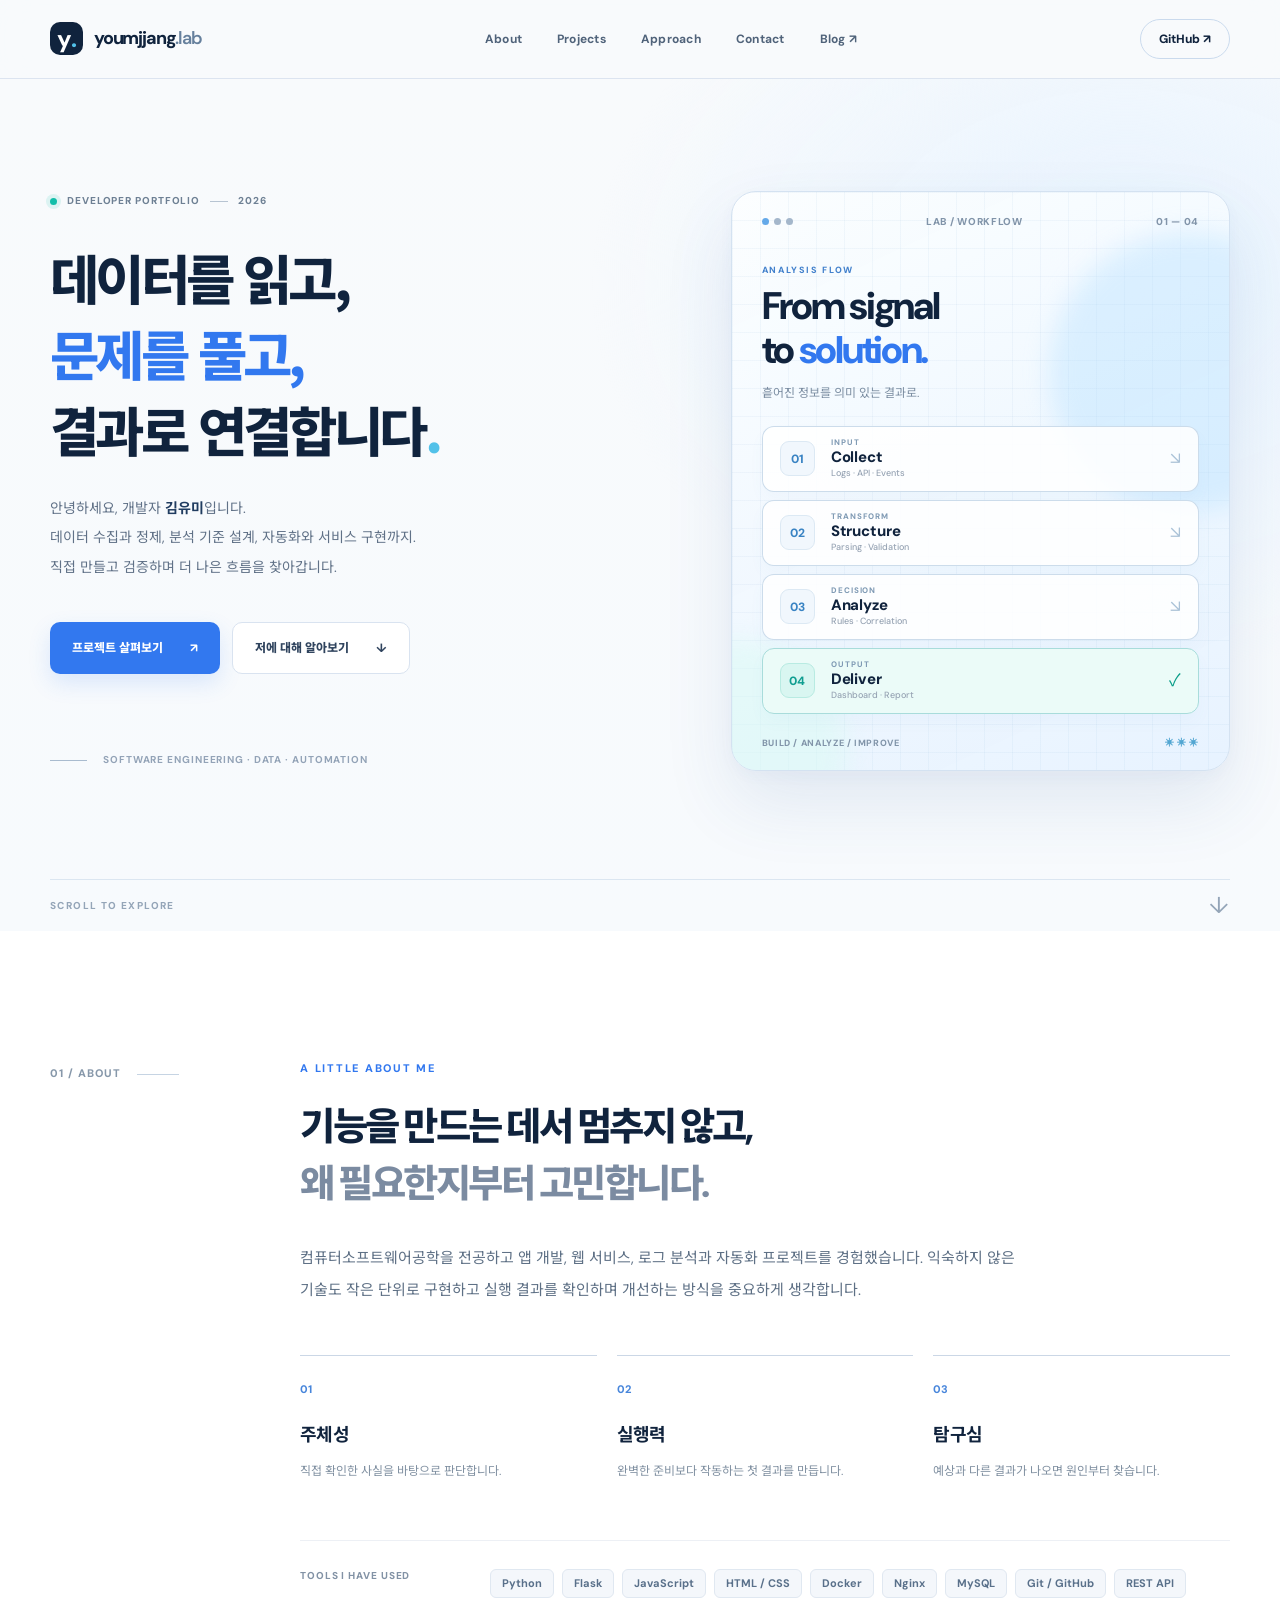
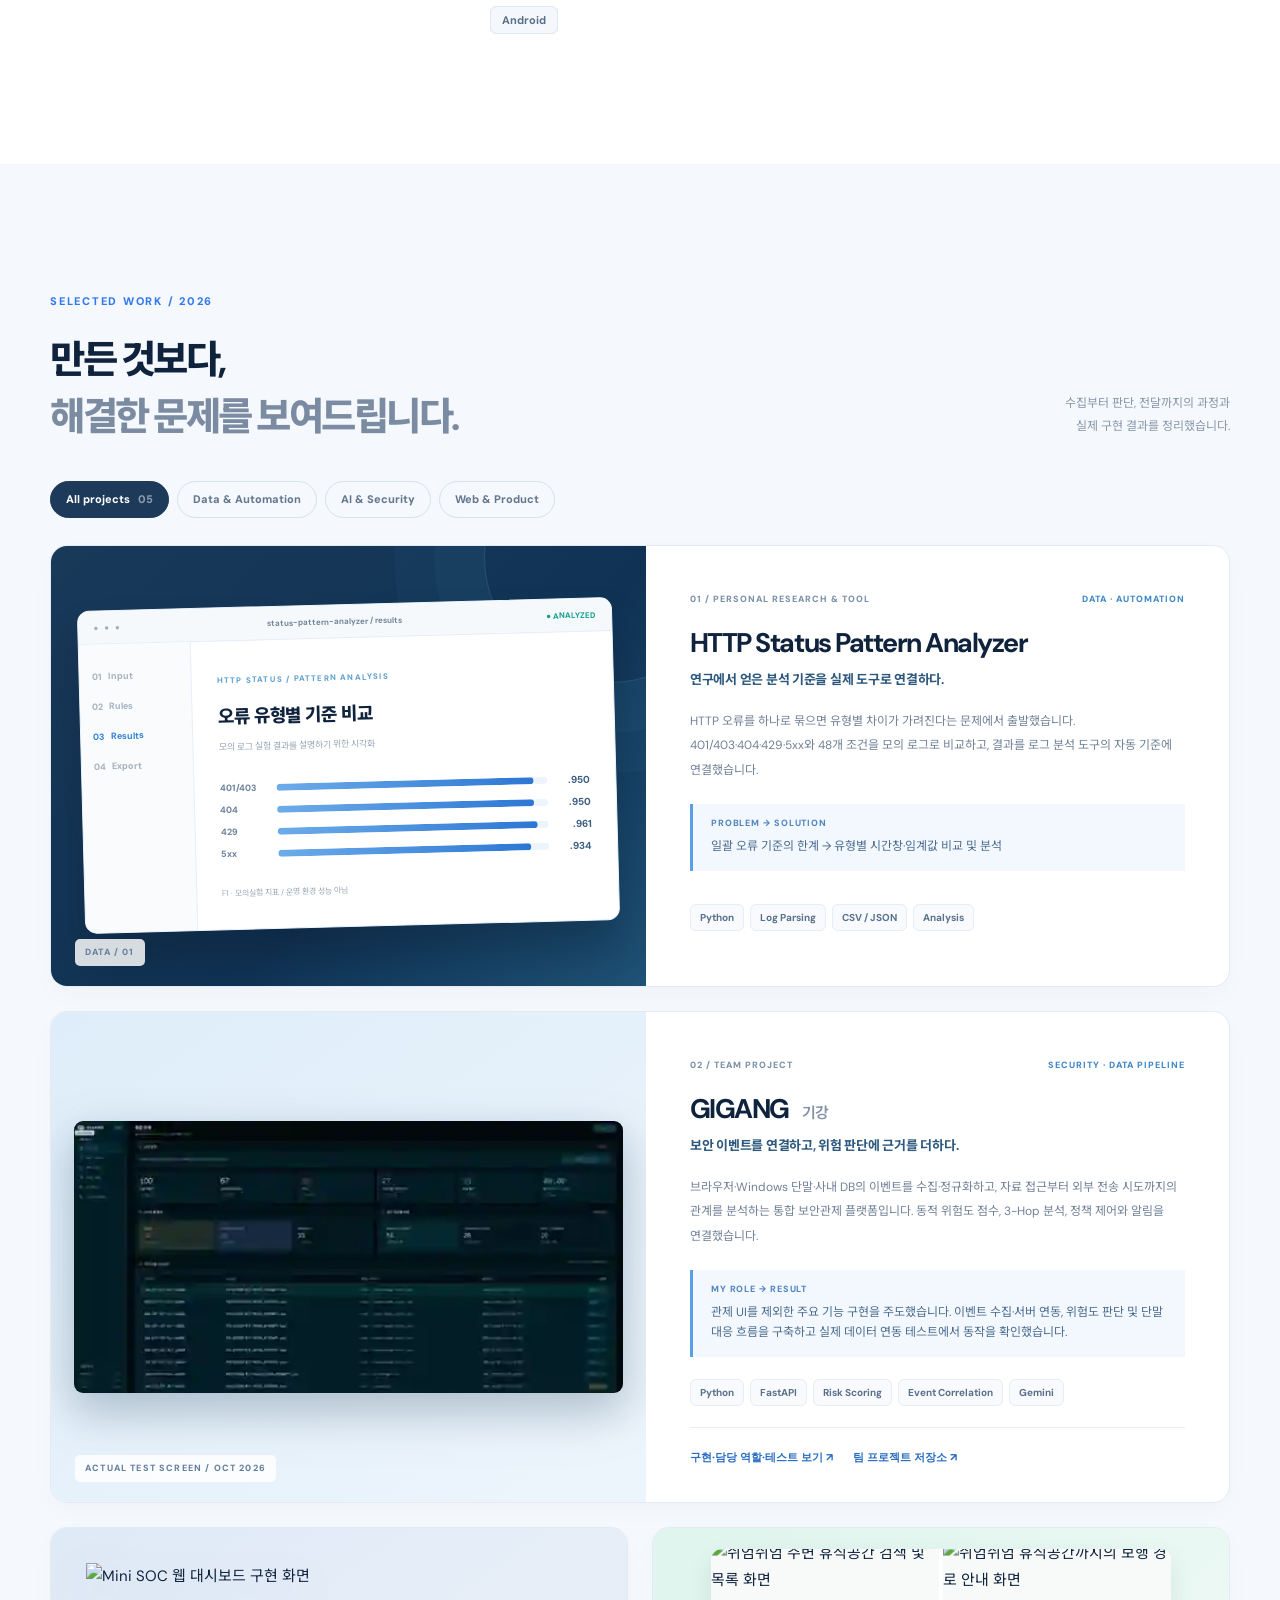
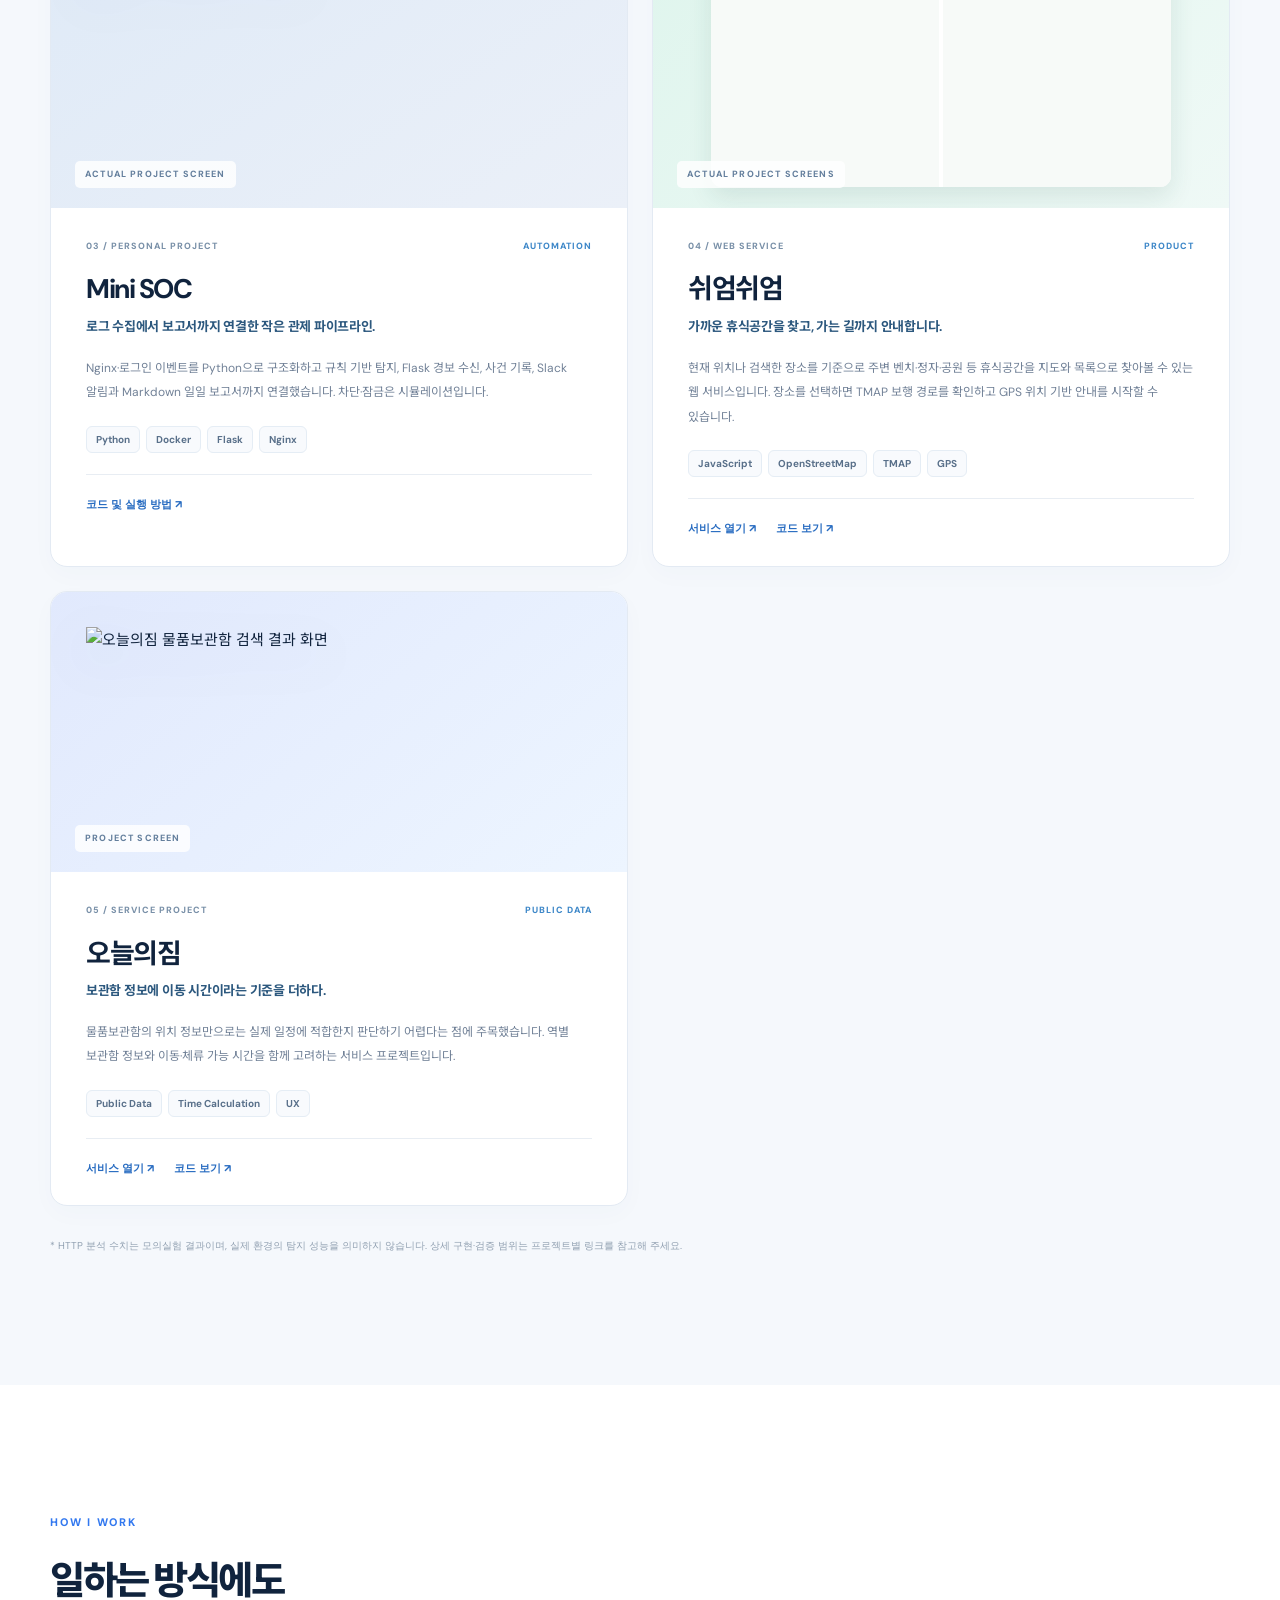
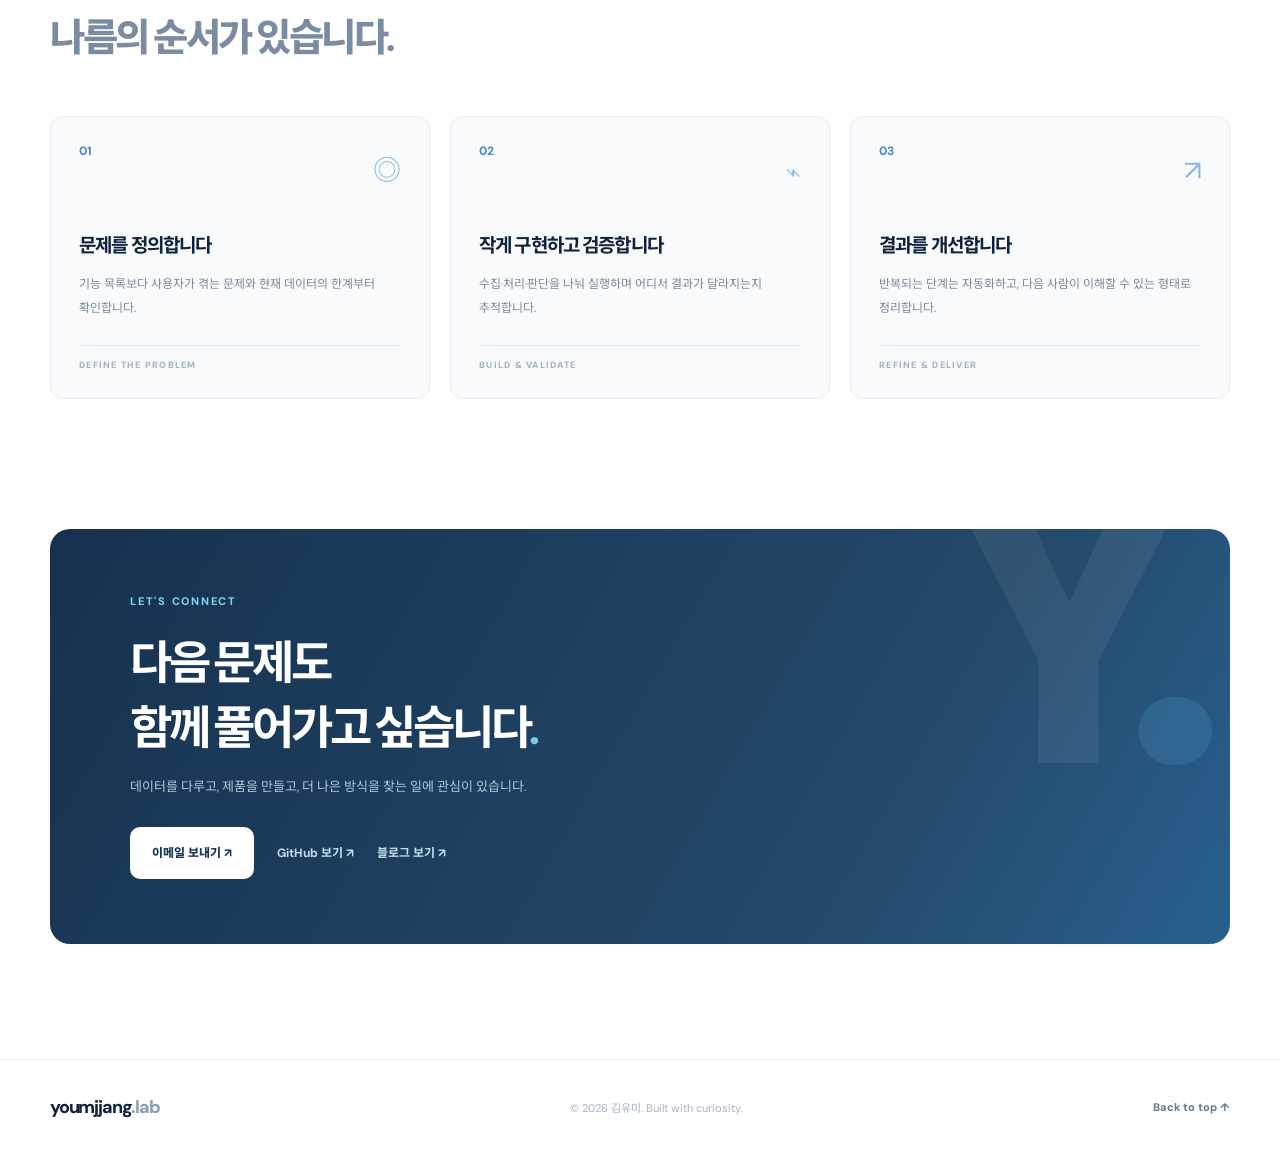
==== commit 66117da3: "chore: remove links to previous portfolio" ====
--- a/index.html
+++ b/index.html
@@ -69,7 +69,7 @@
     <div class="project-grid">
       <article class="project feature" data-category="data security" aria-labelledby="analyzer-title">
         <div class="cover analyzer"><div class="fake-ui"><div class="fake-head"><span class="fake-dots">● ● ●</span> status-pattern-analyzer / results <span>● ANALYZED</span></div><div class="fake-content"><div class="fake-sidebar"><span>01 &nbsp; Input</span><span>02 &nbsp; Rules</span><span class="active">03 &nbsp; Results</span><span>04 &nbsp; Export</span></div><div class="fake-main"><span>HTTP STATUS / PATTERN ANALYSIS</span><h4>오류 유형별 기준 비교</h4><small>모의 로그 실험 결과를 설명하기 위한 시각화</small><div class="f1-chart"><div><em>401/403</em><span><i style="width:95%"></i></span><b>.950</b></div><div><em>404</em><span><i style="width:95%"></i></span><b>.950</b></div><div><em>429</em><span><i style="width:96.1%"></i></span><b>.961</b></div><div><em>5xx</em><span><i style="width:93.4%"></i></span><b>.934</b></div></div><small class="metric-note">F1 · 모의실험 지표 / 운영 환경 성능 아님</small></div></div></div><span class="cover-no">DATA / 01</span></div>
-        <div class="project-info"><div class="project-meta"><span>01 / PERSONAL RESEARCH &amp; TOOL</span><span>DATA · AUTOMATION</span></div><h3 id="analyzer-title">HTTP Status Pattern Analyzer</h3><p class="project-tagline">연구에서 얻은 분석 기준을 실제 도구로 연결하다.</p><p class="project-desc">HTTP 오류를 하나로 묶으면 유형별 차이가 가려진다는 문제에서 출발했습니다. 401/403·404·429·5xx와 48개 조건을 모의 로그로 비교하고, 결과를 로그 분석 도구의 자동 기준에 연결했습니다.</p><div class="problem"><span>PROBLEM → SOLUTION</span><p>일괄 오류 기준의 한계 → 유형별 시간창·임계값 비교 및 분석</p></div><div class="tags"><span>Python</span><span>Log Parsing</span><span>CSV / JSON</span><span>Analysis</span></div><div class="project-actions"><a href="https://youmjjang.github.io/youmjjang-story/http-status-pattern-analyzer.html" target="_blank" rel="noopener noreferrer">프로젝트 상세 ↗</a><a href="https://youmjjang.github.io/youmjjang-story/" target="_blank" rel="noopener noreferrer">기존 포트폴리오 ↗</a></div></div>
+        <div class="project-info"><div class="project-meta"><span>01 / PERSONAL RESEARCH &amp; TOOL</span><span>DATA · AUTOMATION</span></div><h3 id="analyzer-title">HTTP Status Pattern Analyzer</h3><p class="project-tagline">연구에서 얻은 분석 기준을 실제 도구로 연결하다.</p><p class="project-desc">HTTP 오류를 하나로 묶으면 유형별 차이가 가려진다는 문제에서 출발했습니다. 401/403·404·429·5xx와 48개 조건을 모의 로그로 비교하고, 결과를 로그 분석 도구의 자동 기준에 연결했습니다.</p><div class="problem"><span>PROBLEM → SOLUTION</span><p>일괄 오류 기준의 한계 → 유형별 시간창·임계값 비교 및 분석</p></div><div class="tags"><span>Python</span><span>Log Parsing</span><span>CSV / JSON</span><span>Analysis</span></div></div>
       </article>
       <article class="project feature" data-category="data security" aria-labelledby="gigang-title">
         <div class="cover photo-cover dark-cover" style="background:linear-gradient(145deg,#deedf9,#edf5fc);padding:23px">
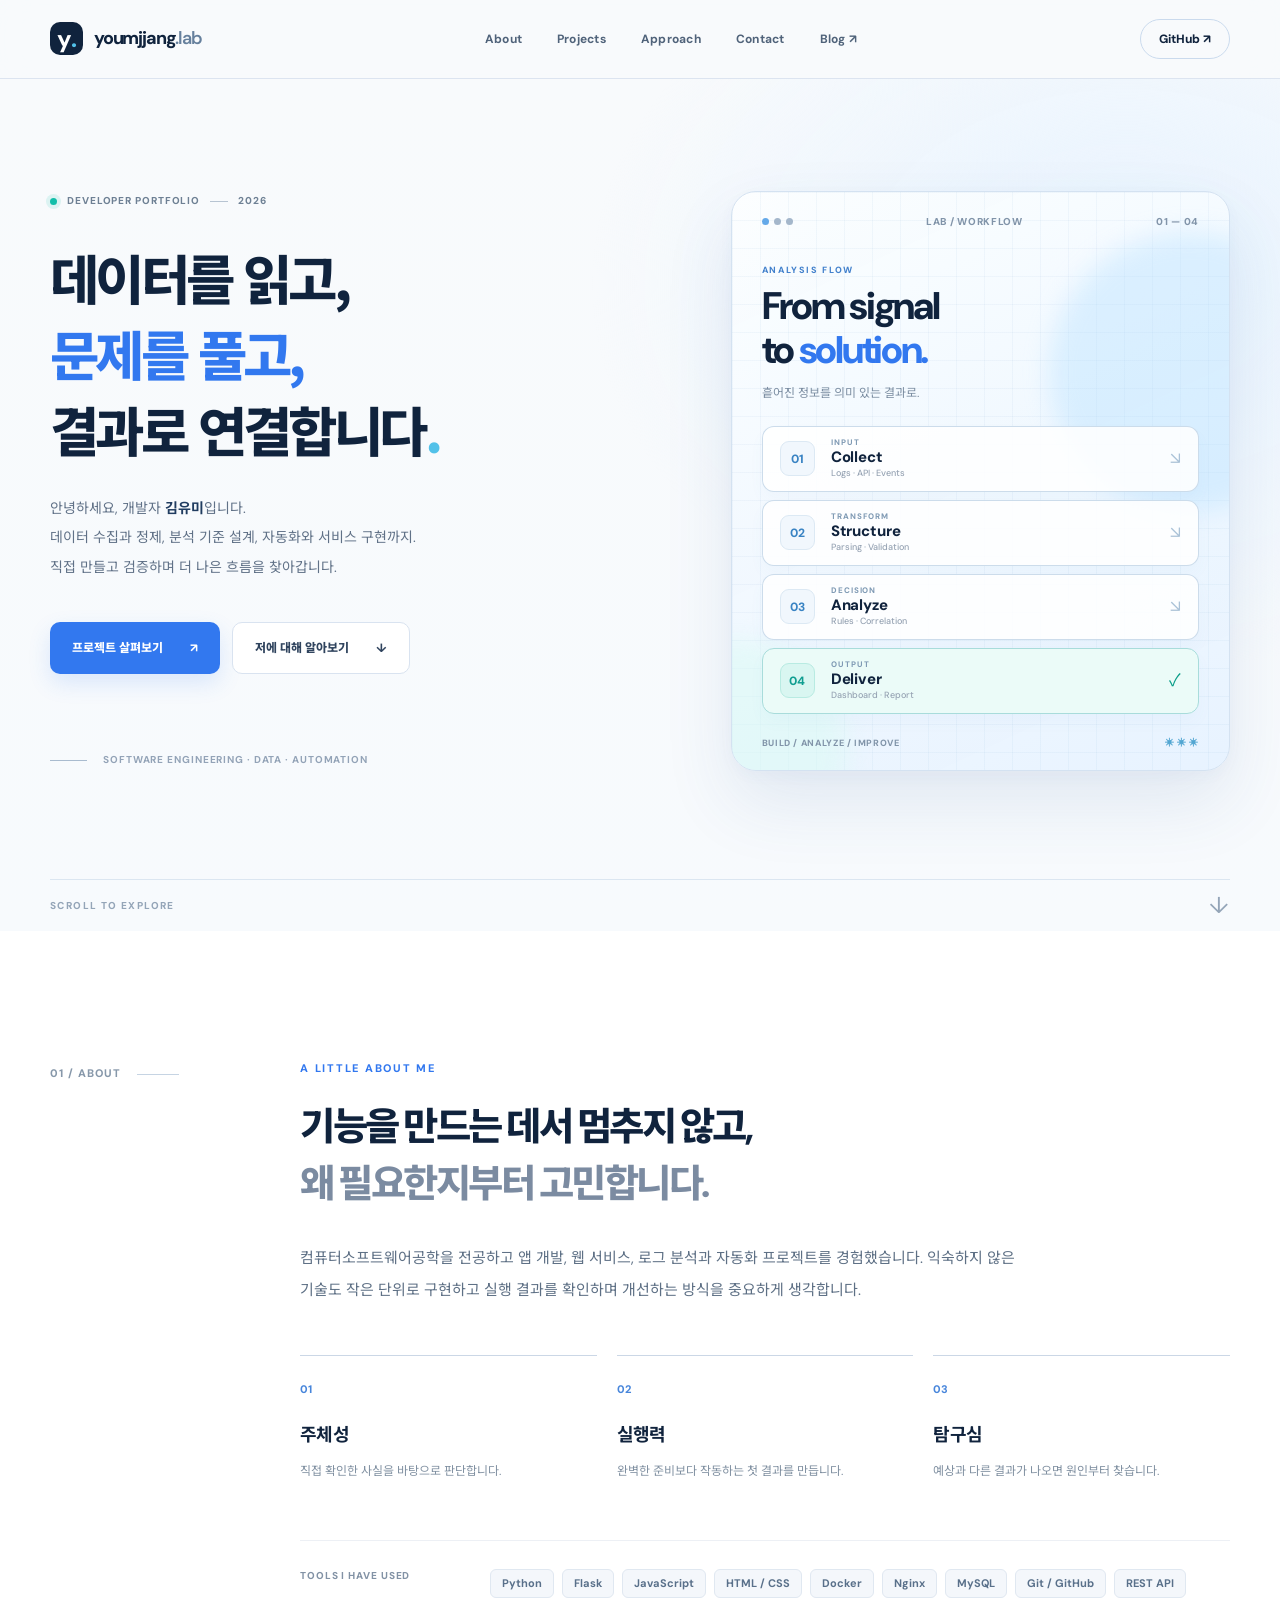
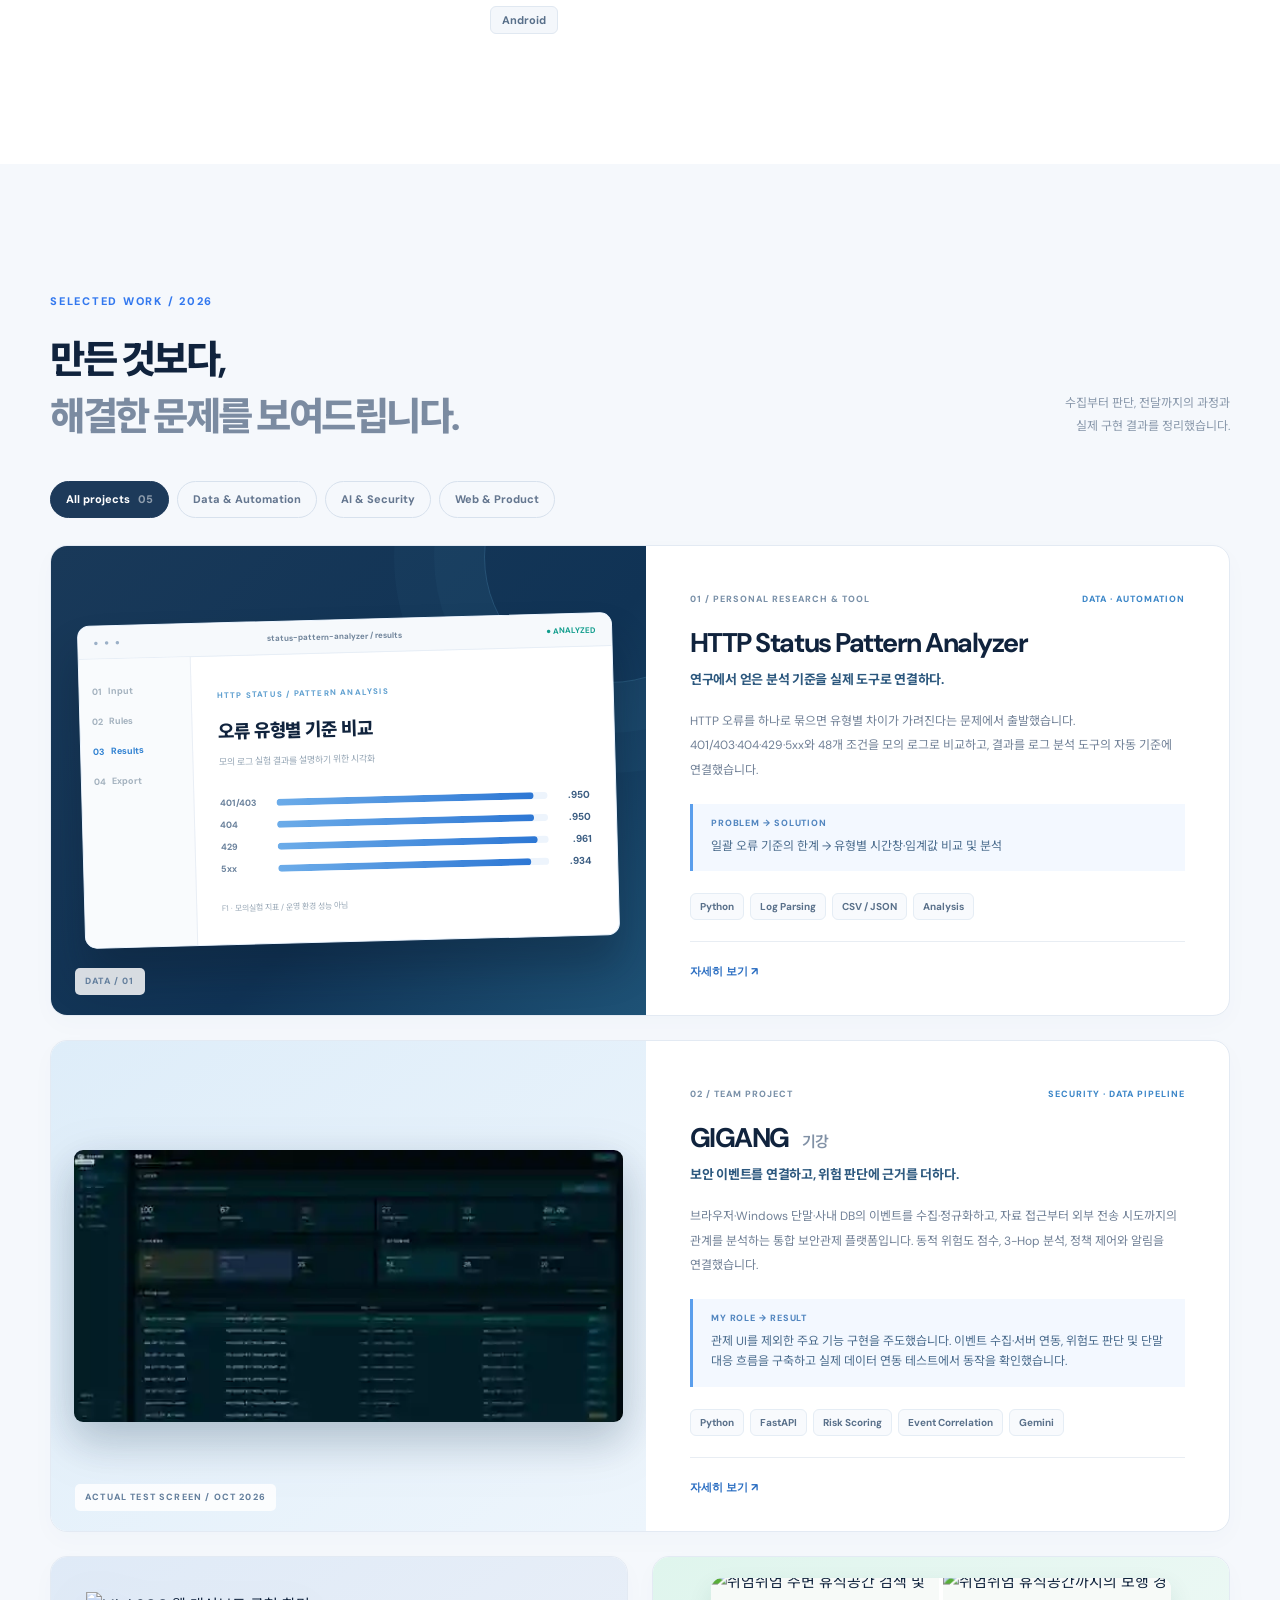
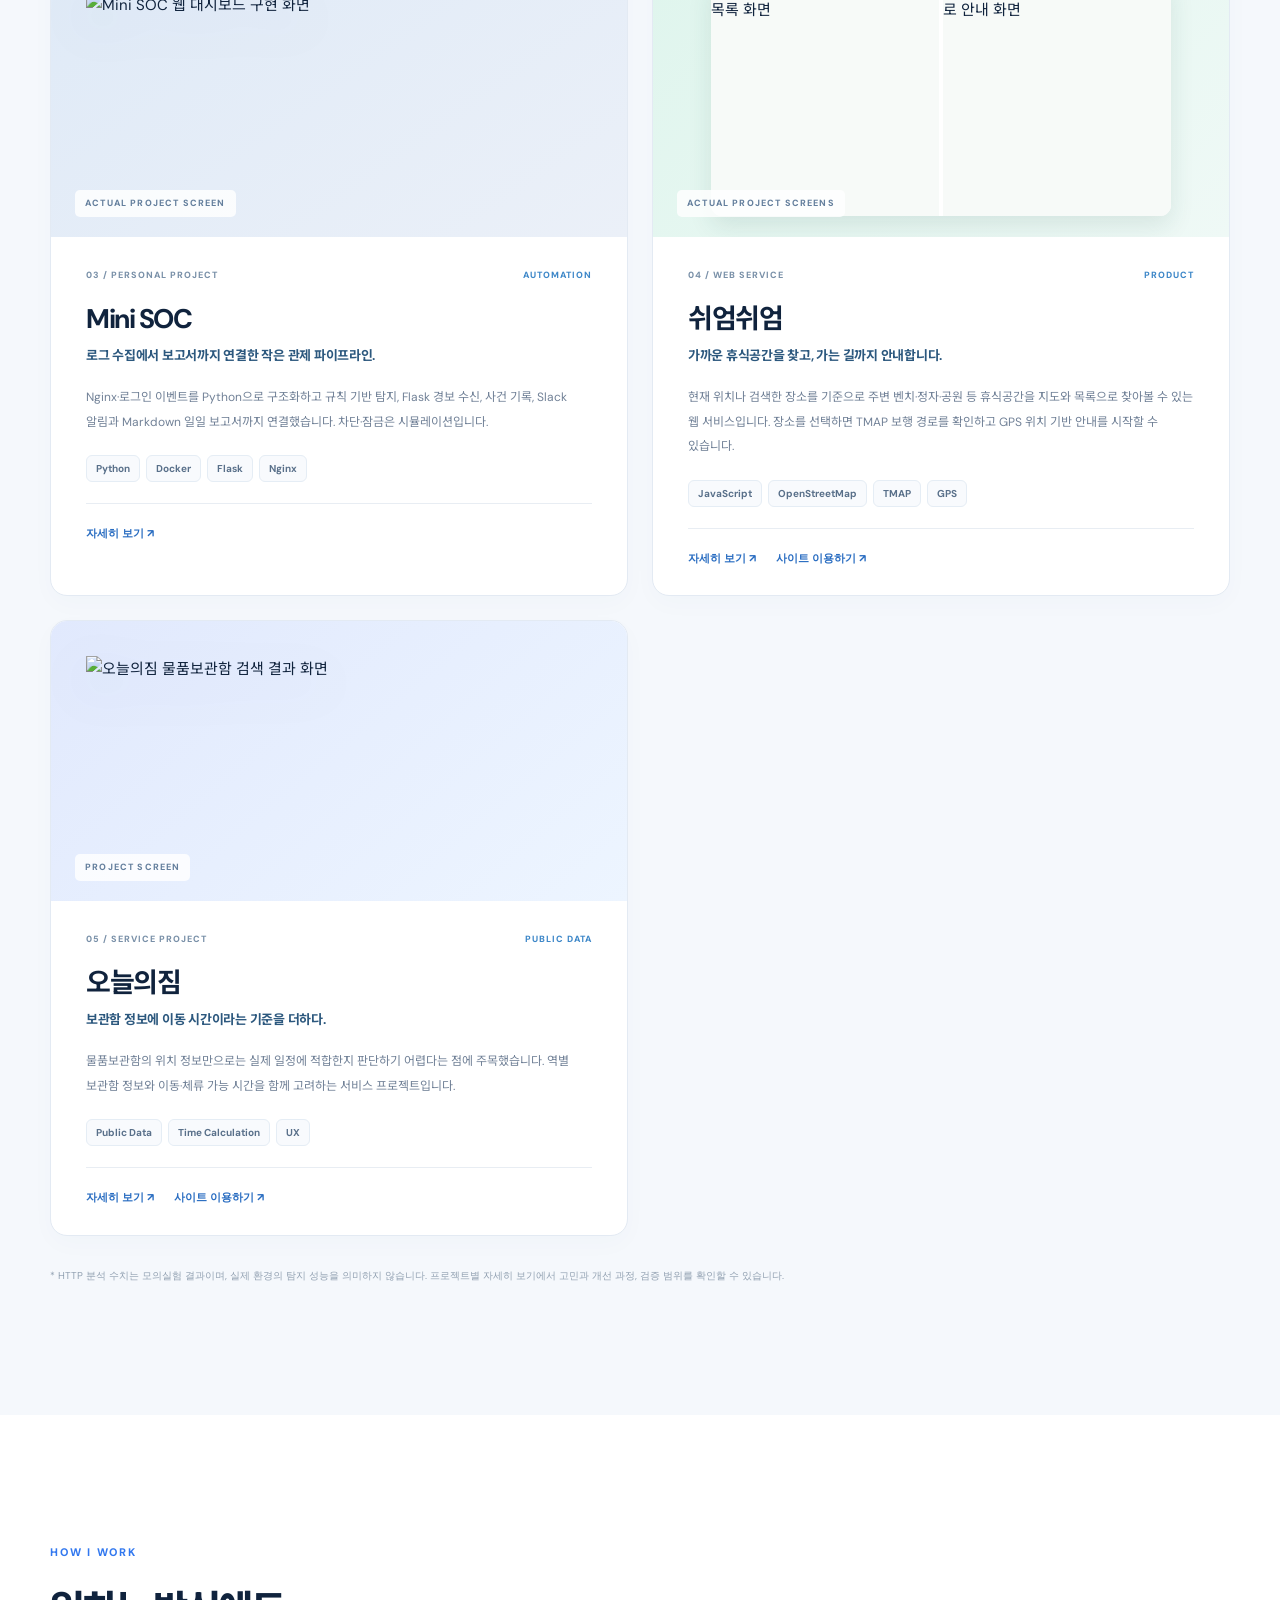
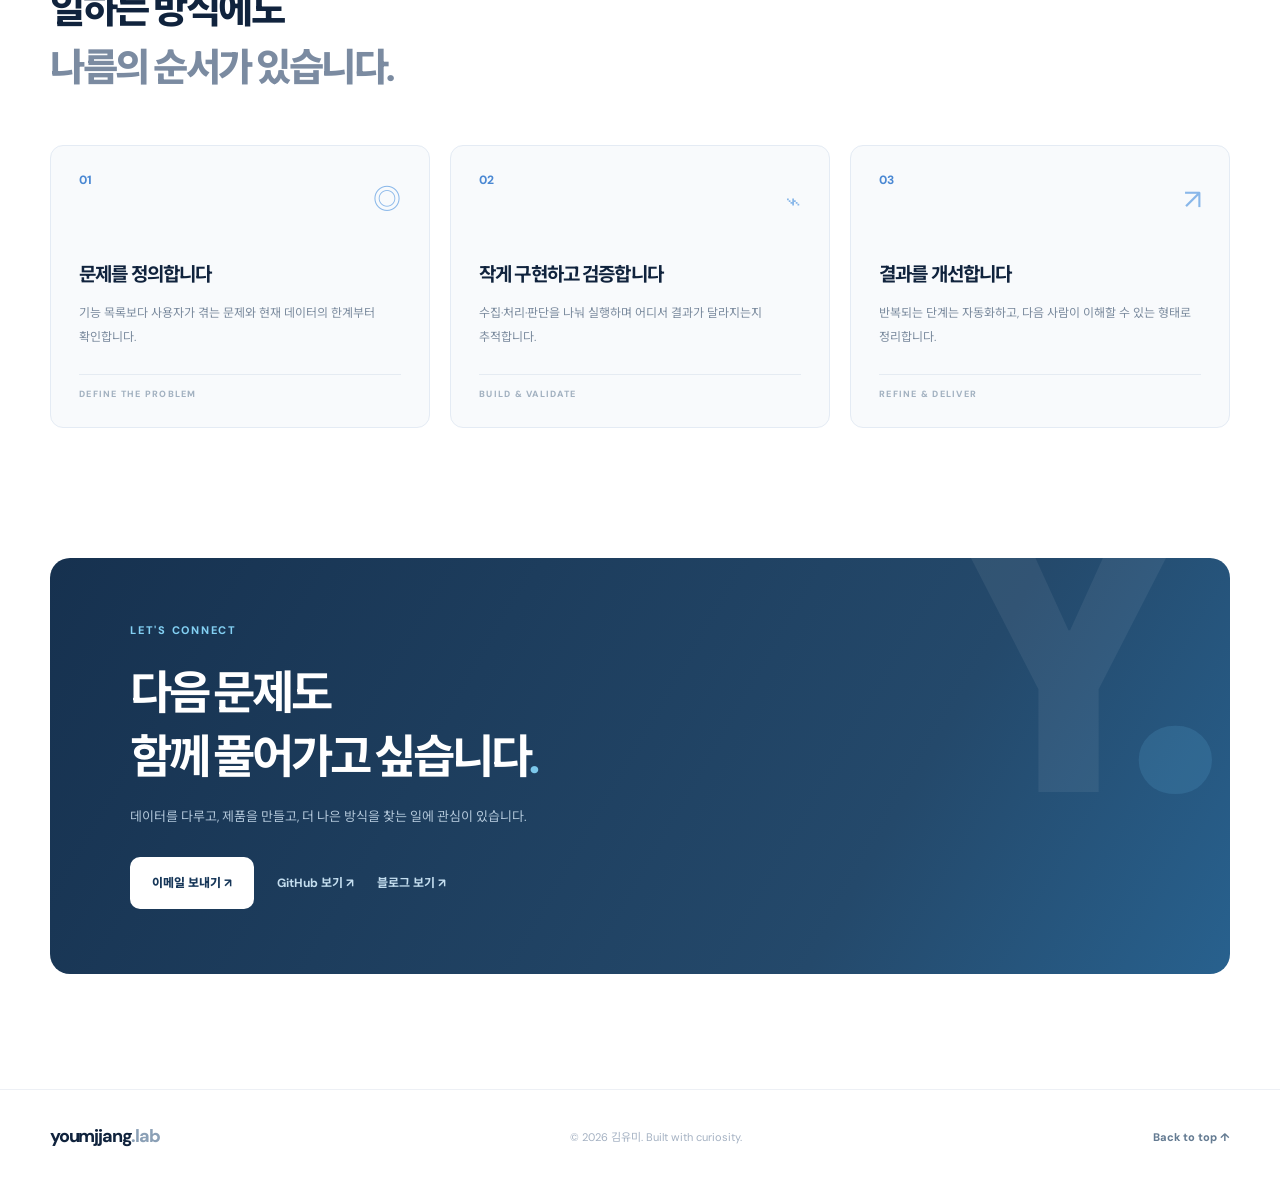
==== commit c6660fba: "feat: add narrative project detail pages and simplify project actions" ====
--- a/index.html
+++ b/index.html
@@ -69,8 +69,7 @@
     <div class="project-grid">
       <article class="project feature" data-category="data security" aria-labelledby="analyzer-title">
         <div class="cover analyzer"><div class="fake-ui"><div class="fake-head"><span class="fake-dots">● ● ●</span> status-pattern-analyzer / results <span>● ANALYZED</span></div><div class="fake-content"><div class="fake-sidebar"><span>01 &nbsp; Input</span><span>02 &nbsp; Rules</span><span class="active">03 &nbsp; Results</span><span>04 &nbsp; Export</span></div><div class="fake-main"><span>HTTP STATUS / PATTERN ANALYSIS</span><h4>오류 유형별 기준 비교</h4><small>모의 로그 실험 결과를 설명하기 위한 시각화</small><div class="f1-chart"><div><em>401/403</em><span><i style="width:95%"></i></span><b>.950</b></div><div><em>404</em><span><i style="width:95%"></i></span><b>.950</b></div><div><em>429</em><span><i style="width:96.1%"></i></span><b>.961</b></div><div><em>5xx</em><span><i style="width:93.4%"></i></span><b>.934</b></div></div><small class="metric-note">F1 · 모의실험 지표 / 운영 환경 성능 아님</small></div></div></div><span class="cover-no">DATA / 01</span></div>
-        <div class="project-info"><div class="project-meta"><span>01 / PERSONAL RESEARCH &amp; TOOL</span><span>DATA · AUTOMATION</span></div><h3 id="analyzer-title">HTTP Status Pattern Analyzer</h3><p class="project-tagline">연구에서 얻은 분석 기준을 실제 도구로 연결하다.</p><p class="project-desc">HTTP 오류를 하나로 묶으면 유형별 차이가 가려진다는 문제에서 출발했습니다. 401/403·404·429·5xx와 48개 조건을 모의 로그로 비교하고, 결과를 로그 분석 도구의 자동 기준에 연결했습니다.</p><div class="problem"><span>PROBLEM → SOLUTION</span><p>일괄 오류 기준의 한계 → 유형별 시간창·임계값 비교 및 분석</p></div><div class="tags"><span>Python</span><span>Log Parsing</span><span>CSV / JSON</span><span>Analysis</span></div></div>
-      </article>
+        <div class="project-info"><div class="project-meta"><span>01 / PERSONAL RESEARCH &amp; TOOL</span><span>DATA · AUTOMATION</span></div><h3 id="analyzer-title">HTTP Status Pattern Analyzer</h3><p class="project-tagline">연구에서 얻은 분석 기준을 실제 도구로 연결하다.</p><p class="project-desc">HTTP 오류를 하나로 묶으면 유형별 차이가 가려진다는 문제에서 출발했습니다. 401/403·404·429·5xx와 48개 조건을 모의 로그로 비교하고, 결과를 로그 분석 도구의 자동 기준에 연결했습니다.</p><div class="problem"><span>PROBLEM → SOLUTION</span><p>일괄 오류 기준의 한계 → 유형별 시간창·임계값 비교 및 분석</p></div><div class="tags"><span>Python</span><span>Log Parsing</span><span>CSV / JSON</span><span>Analysis</span></div><div class="project-actions"><a href="./http-status-pattern-analyzer.html">자세히 보기 ↗</a></div></div></article>
       <article class="project feature" data-category="data security" aria-labelledby="gigang-title">
         <div class="cover photo-cover dark-cover" style="background:linear-gradient(145deg,#deedf9,#edf5fc);padding:23px">
           <img src="./assets/gigang-overview-20261031.webp" alt="2026년 10월 30일 실제 연동 테스트에서 확인한 GIGANG 종합 관제 화면" loading="lazy" style="max-height:410px;width:100%;height:auto;border-radius:9px;box-shadow:0 18px 40px rgba(24,53,72,.17)">
@@ -83,14 +82,13 @@
           <p class="project-desc">브라우저·Windows 단말·사내 DB의 이벤트를 수집·정규화하고, 자료 접근부터 외부 전송 시도까지의 관계를 분석하는 통합 보안관제 플랫폼입니다. 동적 위험도 점수, 3-Hop 분석, 정책 제어와 알림을 연결했습니다.</p>
           <div class="problem"><span>MY ROLE → RESULT</span><p>관제 UI를 제외한 주요 기능 구현을 주도했습니다. 이벤트 수집·서버 연동, 위험도 판단 및 단말 대응 흐름을 구축하고 실제 데이터 연동 테스트에서 동작을 확인했습니다.</p></div>
           <div class="tags"><span>Python</span><span>FastAPI</span><span>Risk Scoring</span><span>Event Correlation</span><span>Gemini</span></div>
-          <div class="project-actions"><a href="./gigang.html">구현·담당 역할·테스트 보기 ↗</a><a href="https://github.com/dldaudlee36/GIGANG" target="_blank" rel="noopener noreferrer">팀 프로젝트 저장소 ↗</a></div>
-        </div>
-      </article>
-      <article class="project" data-category="data security" aria-labelledby="soc-title"><div class="cover photo-cover dark-cover"><img src="https://raw.githubusercontent.com/youmjjang/About-me/main/assets/minisoc-dashboard-20260915.webp" alt="Mini SOC 웹 대시보드 구현 화면" loading="lazy"><span class="screen-mark">ACTUAL PROJECT SCREEN</span></div><div class="project-info"><div class="project-meta"><span>03 / PERSONAL PROJECT</span><span>AUTOMATION</span></div><h3 id="soc-title">Mini SOC</h3><p class="project-tagline">로그 수집에서 보고서까지 연결한 작은 관제 파이프라인.</p><p class="project-desc">Nginx·로그인 이벤트를 Python으로 구조화하고 규칙 기반 탐지, Flask 경보 수신, 사건 기록, Slack 알림과 Markdown 일일 보고서까지 연결했습니다. 차단·잠금은 시뮬레이션입니다.</p><div class="tags"><span>Python</span><span>Docker</span><span>Flask</span><span>Nginx</span></div><div class="project-actions"><a href="https://github.com/youmjjang/mini-soc-security-monitoring" target="_blank" rel="noopener noreferrer">코드 및 실행 방법 ↗</a></div></div></article>
-      <article class="project" data-category="product" aria-labelledby="rest-title"><div class="cover photo-cover mint-cover lunch-cover"><div class="lunch-shots"><figure class="lunch-shot lunch-shot-a"><img src="https://raw.githubusercontent.com/youmjjang/About-me/main/assets/swieogalgot-iphone-list.png" alt="쉬엄쉬엄 주변 휴식공간 검색 및 목록 화면" loading="lazy"></figure><figure class="lunch-shot lunch-shot-b"><img src="https://raw.githubusercontent.com/youmjjang/About-me/main/assets/swieogalgot-iphone-route.jpg" alt="쉬엄쉬엄 휴식공간까지의 보행 경로 안내 화면" loading="lazy"></figure></div><span class="screen-mark">ACTUAL PROJECT SCREENS</span></div><div class="project-info"><div class="project-meta"><span>04 / WEB SERVICE</span><span>PRODUCT</span></div><h3 id="rest-title">쉬엄쉬엄</h3><p class="project-tagline">가까운 휴식공간을 찾고, 가는 길까지 안내합니다.</p><p class="project-desc">현재 위치나 검색한 장소를 기준으로 주변 벤치·정자·공원 등 휴식공간을 지도와 목록으로 찾아볼 수 있는 웹 서비스입니다. 장소를 선택하면 TMAP 보행 경로를 확인하고 GPS 위치 기반 안내를 시작할 수 있습니다.</p><div class="tags"><span>JavaScript</span><span>OpenStreetMap</span><span>TMAP</span><span>GPS</span></div><div class="project-actions"><a href="https://swieogalgot.vercel.app/" target="_blank" rel="noopener noreferrer">서비스 열기 ↗</a><a href="https://github.com/youmjjang/swieogalgot" target="_blank" rel="noopener noreferrer">코드 보기 ↗</a></div></div></article>
-      <article class="project last-project" data-category="data product" aria-labelledby="jim-title"><div class="cover photo-cover sky-cover"><img src="https://raw.githubusercontent.com/youmjjang/About-me/main/assets/jim-results.png" alt="오늘의짐 물품보관함 검색 결과 화면" loading="lazy"><span class="screen-mark">PROJECT SCREEN</span></div><div class="project-info"><div class="project-meta"><span>05 / SERVICE PROJECT</span><span>PUBLIC DATA</span></div><h3 id="jim-title">오늘의짐</h3><p class="project-tagline">보관함 정보에 이동 시간이라는 기준을 더하다.</p><p class="project-desc">물품보관함의 위치 정보만으로는 실제 일정에 적합한지 판단하기 어렵다는 점에 주목했습니다. 역별 보관함 정보와 이동·체류 가능 시간을 함께 고려하는 서비스 프로젝트입니다.</p><div class="tags"><span>Public Data</span><span>Time Calculation</span><span>UX</span></div><div class="project-actions"><a href="https://oneurui-jim.vercel.app/" target="_blank" rel="noopener noreferrer">서비스 열기 ↗</a><a href="https://github.com/youmjjang/oneurui-jim" target="_blank" rel="noopener noreferrer">코드 보기 ↗</a></div></div></article>
+          
+        <div class="project-actions"><a href="./gigang.html">자세히 보기 ↗</a></div></div></article>
+      <article class="project" data-category="data security" aria-labelledby="soc-title"><div class="cover photo-cover dark-cover"><img src="https://raw.githubusercontent.com/youmjjang/About-me/main/assets/minisoc-dashboard-20260915.webp" alt="Mini SOC 웹 대시보드 구현 화면" loading="lazy"><span class="screen-mark">ACTUAL PROJECT SCREEN</span></div><div class="project-info"><div class="project-meta"><span>03 / PERSONAL PROJECT</span><span>AUTOMATION</span></div><h3 id="soc-title">Mini SOC</h3><p class="project-tagline">로그 수집에서 보고서까지 연결한 작은 관제 파이프라인.</p><p class="project-desc">Nginx·로그인 이벤트를 Python으로 구조화하고 규칙 기반 탐지, Flask 경보 수신, 사건 기록, Slack 알림과 Markdown 일일 보고서까지 연결했습니다. 차단·잠금은 시뮬레이션입니다.</p><div class="tags"><span>Python</span><span>Docker</span><span>Flask</span><span>Nginx</span></div><div class="project-actions"><a href="./mini-soc.html">자세히 보기 ↗</a></div></div></article>
+      <article class="project" data-category="product" aria-labelledby="rest-title"><div class="cover photo-cover mint-cover lunch-cover"><div class="lunch-shots"><figure class="lunch-shot lunch-shot-a"><img src="https://raw.githubusercontent.com/youmjjang/About-me/main/assets/swieogalgot-iphone-list.png" alt="쉬엄쉬엄 주변 휴식공간 검색 및 목록 화면" loading="lazy"></figure><figure class="lunch-shot lunch-shot-b"><img src="https://raw.githubusercontent.com/youmjjang/About-me/main/assets/swieogalgot-iphone-route.jpg" alt="쉬엄쉬엄 휴식공간까지의 보행 경로 안내 화면" loading="lazy"></figure></div><span class="screen-mark">ACTUAL PROJECT SCREENS</span></div><div class="project-info"><div class="project-meta"><span>04 / WEB SERVICE</span><span>PRODUCT</span></div><h3 id="rest-title">쉬엄쉬엄</h3><p class="project-tagline">가까운 휴식공간을 찾고, 가는 길까지 안내합니다.</p><p class="project-desc">현재 위치나 검색한 장소를 기준으로 주변 벤치·정자·공원 등 휴식공간을 지도와 목록으로 찾아볼 수 있는 웹 서비스입니다. 장소를 선택하면 TMAP 보행 경로를 확인하고 GPS 위치 기반 안내를 시작할 수 있습니다.</p><div class="tags"><span>JavaScript</span><span>OpenStreetMap</span><span>TMAP</span><span>GPS</span></div><div class="project-actions"><a href="./swieogalgot.html">자세히 보기 ↗</a><a href="https://swieogalgot.vercel.app/" target="_blank" rel="noopener noreferrer">사이트 이용하기 ↗</a></div></div></article>
+      <article class="project last-project" data-category="data product" aria-labelledby="jim-title"><div class="cover photo-cover sky-cover"><img src="https://raw.githubusercontent.com/youmjjang/About-me/main/assets/jim-results.png" alt="오늘의짐 물품보관함 검색 결과 화면" loading="lazy"><span class="screen-mark">PROJECT SCREEN</span></div><div class="project-info"><div class="project-meta"><span>05 / SERVICE PROJECT</span><span>PUBLIC DATA</span></div><h3 id="jim-title">오늘의짐</h3><p class="project-tagline">보관함 정보에 이동 시간이라는 기준을 더하다.</p><p class="project-desc">물품보관함의 위치 정보만으로는 실제 일정에 적합한지 판단하기 어렵다는 점에 주목했습니다. 역별 보관함 정보와 이동·체류 가능 시간을 함께 고려하는 서비스 프로젝트입니다.</p><div class="tags"><span>Public Data</span><span>Time Calculation</span><span>UX</span></div><div class="project-actions"><a href="./oneurui-jim.html">자세히 보기 ↗</a><a href="https://oneurui-jim.vercel.app/" target="_blank" rel="noopener noreferrer">사이트 이용하기 ↗</a></div></div></article>
     </div>
-    <p class="work-footnote">* HTTP 분석 수치는 모의실험 결과이며, 실제 환경의 탐지 성능을 의미하지 않습니다. 상세 구현·검증 범위는 프로젝트별 링크를 참고해 주세요.</p>
+    <p class="work-footnote">* HTTP 분석 수치는 모의실험 결과이며, 실제 환경의 탐지 성능을 의미하지 않습니다. 프로젝트별 자세히 보기에서 고민과 개선 과정, 검증 범위를 확인할 수 있습니다.</p>
   </div>
 </section>
 <section class="section process" id="process" aria-labelledby="process-title"><div class="wrap"><p class="kicker">HOW I WORK</p><h2 class="h2" id="process-title">일하는 방식에도<br><span>나름의 순서가 있습니다.</span></h2><div class="steps"><div class="step"><div class="step-top"><span>01</span><b>◎</b></div><h3>문제를 정의합니다</h3><p>기능 목록보다 사용자가 겪는 문제와 현재 데이터의 한계부터 확인합니다.</p><span class="step-bottom">DEFINE THE PROBLEM</span></div><div class="step"><div class="step-top"><span>02</span><b>⌁</b></div><h3>작게 구현하고 검증합니다</h3><p>수집·처리·판단을 나눠 실행하며 어디서 결과가 달라지는지 추적합니다.</p><span class="step-bottom">BUILD &amp; VALIDATE</span></div><div class="step"><div class="step-top"><span>03</span><b>↗</b></div><h3>결과를 개선합니다</h3><p>반복되는 단계는 자동화하고, 다음 사람이 이해할 수 있는 형태로 정리합니다.</p><span class="step-bottom">REFINE &amp; DELIVER</span></div></div></div></section>
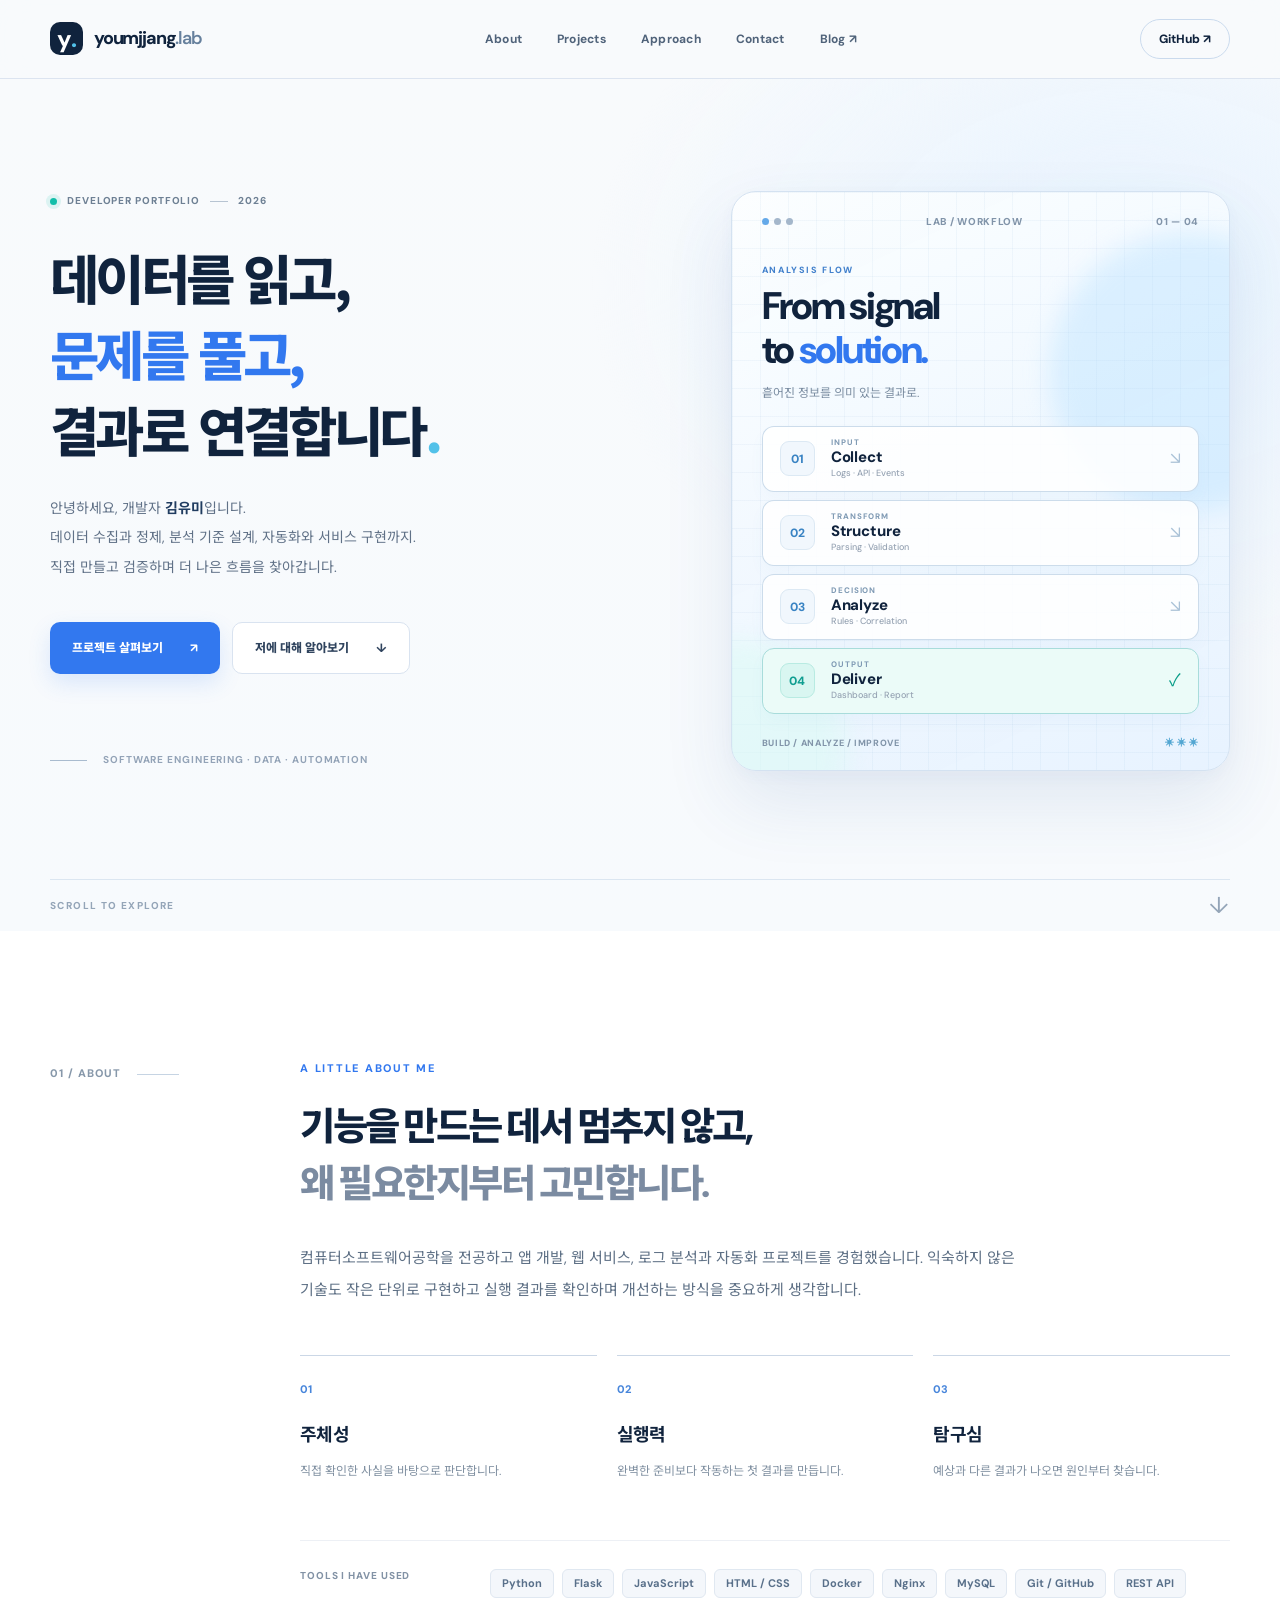
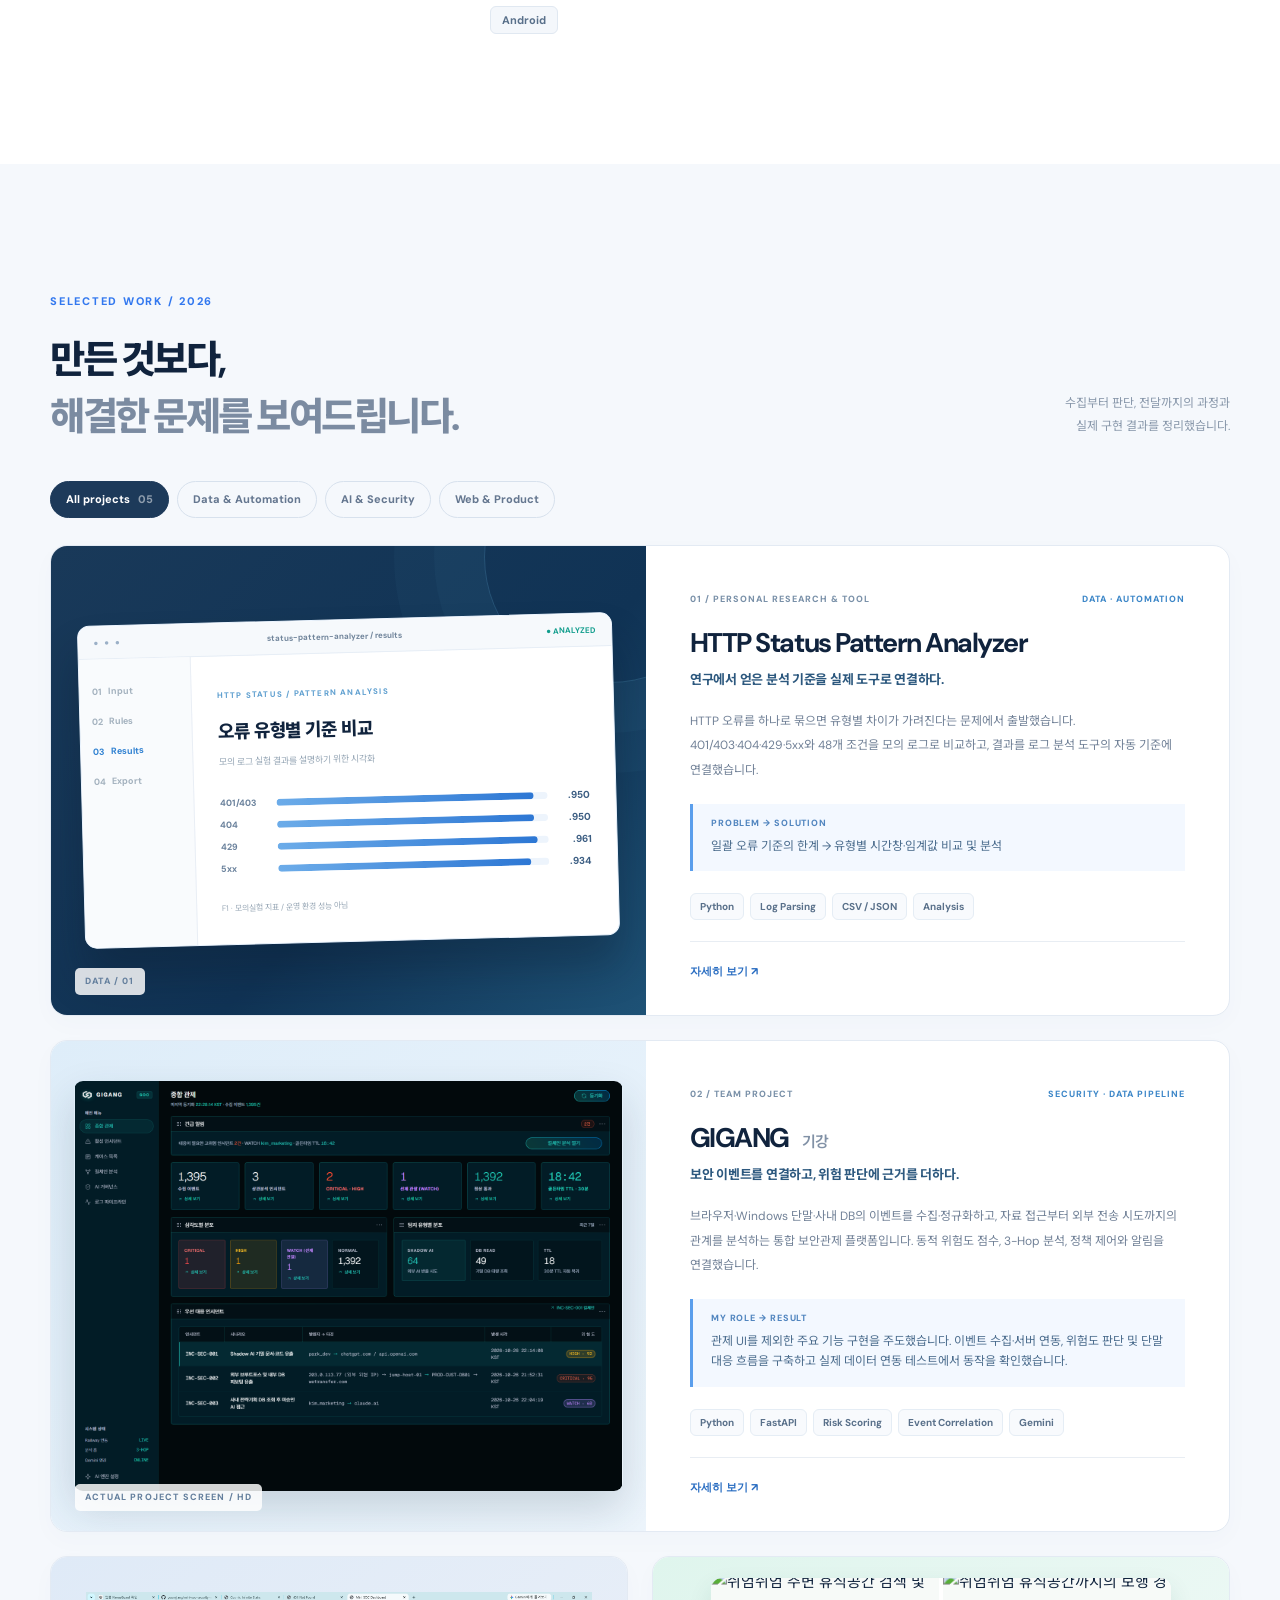
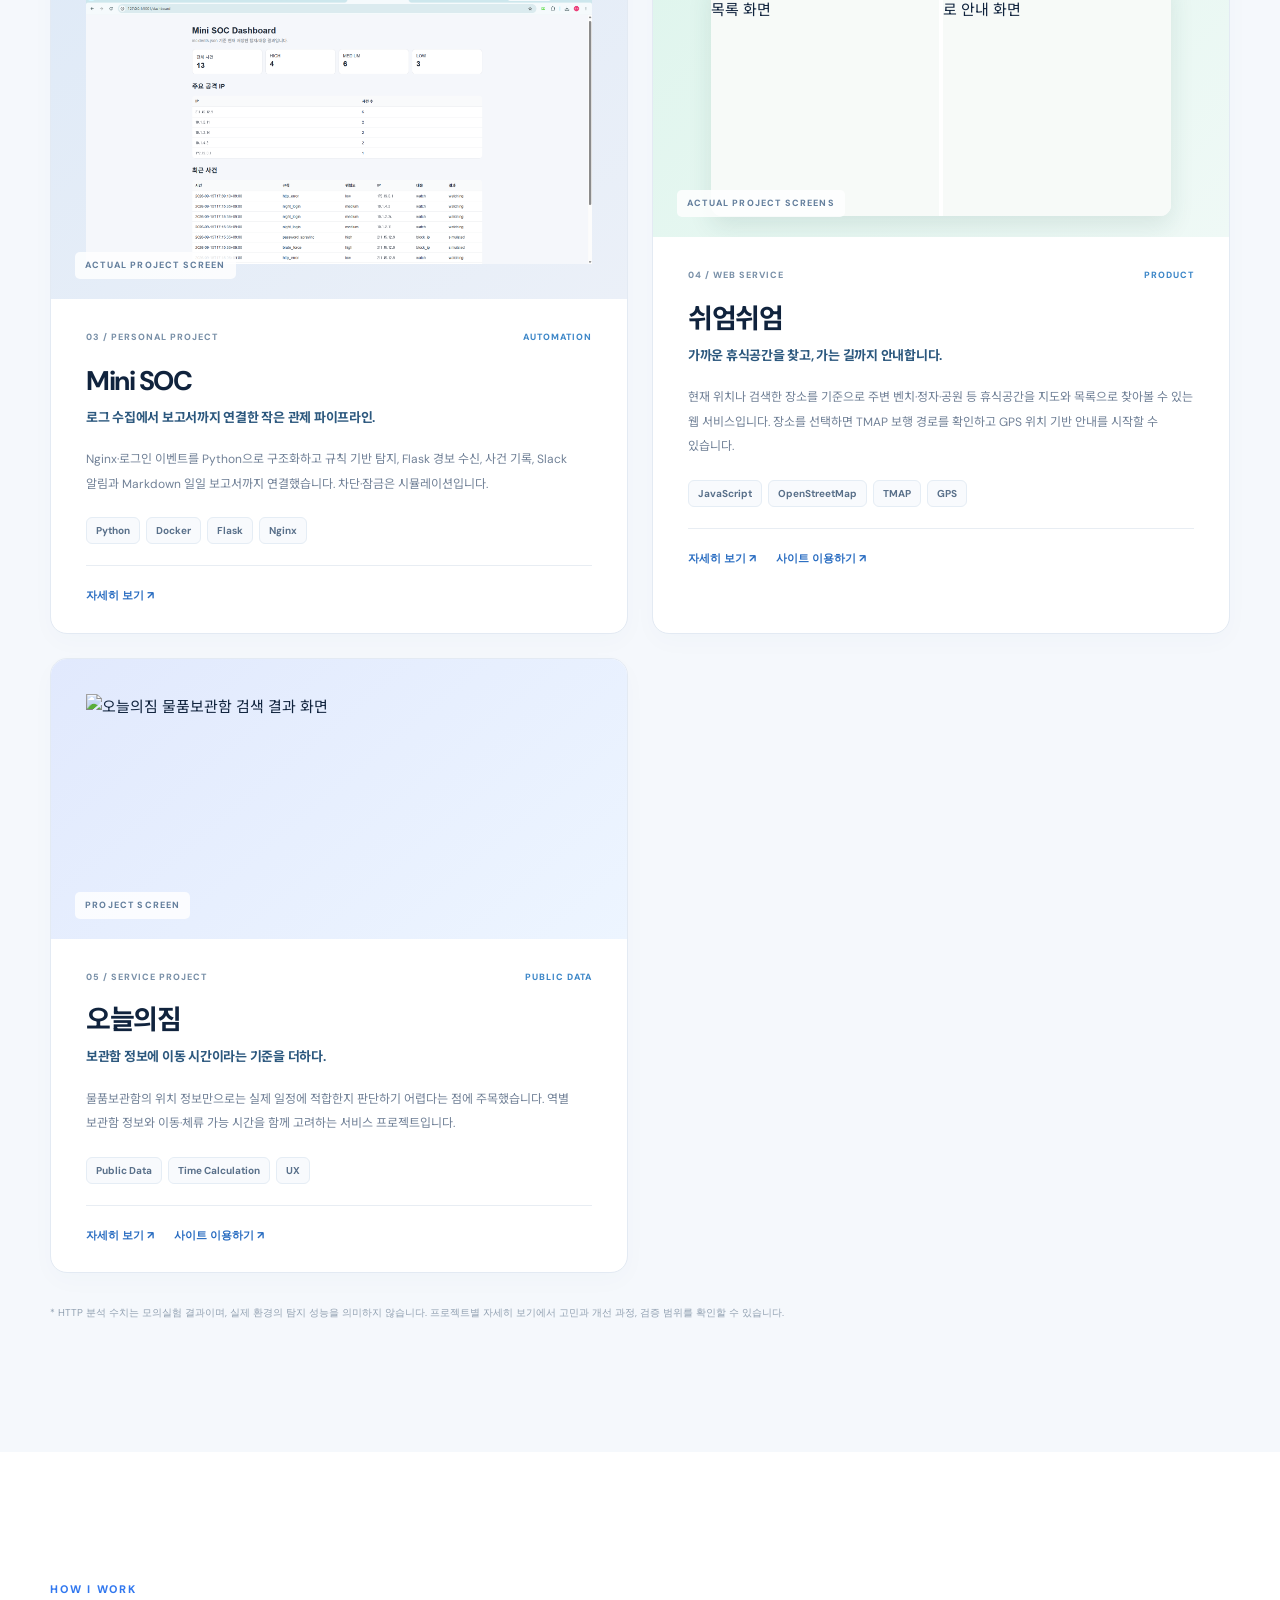
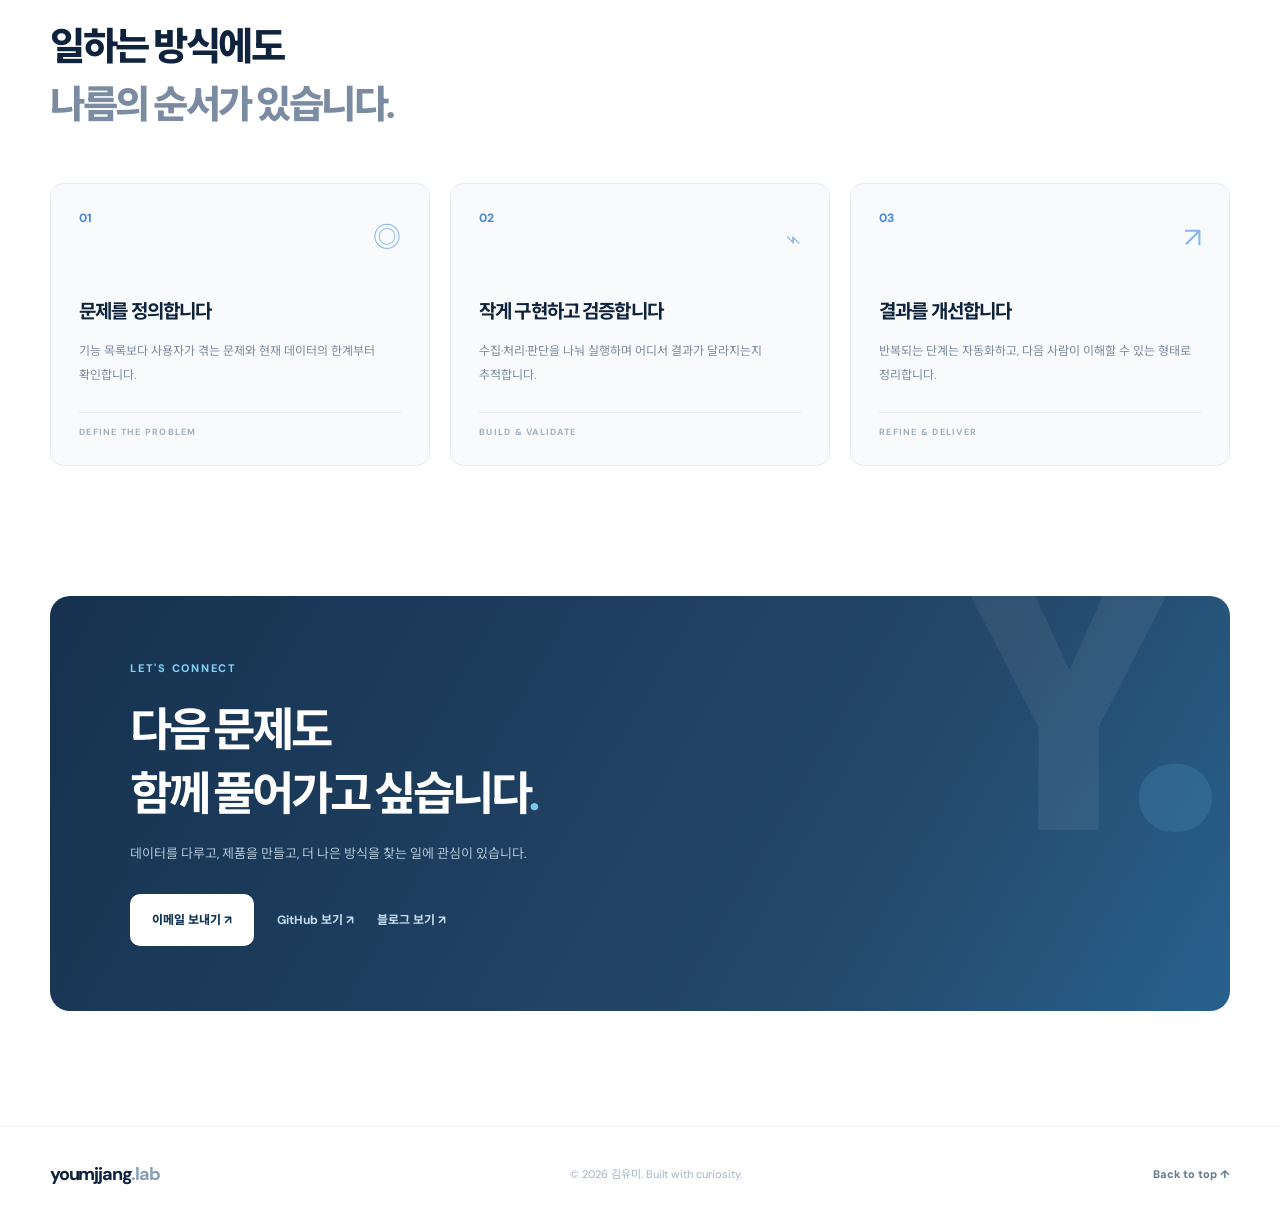
==== commit 4a0c9ec9: "fix: show sharp screenshots across portfolio and preserve latest GIGANG test proof" ====
--- a/index.html
+++ b/index.html
@@ -72,8 +72,8 @@
         <div class="project-info"><div class="project-meta"><span>01 / PERSONAL RESEARCH &amp; TOOL</span><span>DATA · AUTOMATION</span></div><h3 id="analyzer-title">HTTP Status Pattern Analyzer</h3><p class="project-tagline">연구에서 얻은 분석 기준을 실제 도구로 연결하다.</p><p class="project-desc">HTTP 오류를 하나로 묶으면 유형별 차이가 가려진다는 문제에서 출발했습니다. 401/403·404·429·5xx와 48개 조건을 모의 로그로 비교하고, 결과를 로그 분석 도구의 자동 기준에 연결했습니다.</p><div class="problem"><span>PROBLEM → SOLUTION</span><p>일괄 오류 기준의 한계 → 유형별 시간창·임계값 비교 및 분석</p></div><div class="tags"><span>Python</span><span>Log Parsing</span><span>CSV / JSON</span><span>Analysis</span></div><div class="project-actions"><a href="./http-status-pattern-analyzer.html">자세히 보기 ↗</a></div></div></article>
       <article class="project feature" data-category="data security" aria-labelledby="gigang-title">
         <div class="cover photo-cover dark-cover" style="background:linear-gradient(145deg,#deedf9,#edf5fc);padding:23px">
-          <img src="./assets/gigang-overview-20261031.webp" alt="2026년 10월 30일 실제 연동 테스트에서 확인한 GIGANG 종합 관제 화면" loading="lazy" style="max-height:410px;width:100%;height:auto;border-radius:9px;box-shadow:0 18px 40px rgba(24,53,72,.17)">
-          <span class="screen-mark">ACTUAL TEST SCREEN / OCT 2026</span>
+          <img src="./assets/gigang-overview-hd.png" alt="GIGANG 실제 종합 관제 화면 · 고해상도 프로젝트 캡처" loading="lazy" style="max-height:410px;width:100%;height:auto;border-radius:9px;box-shadow:0 18px 40px rgba(24,53,72,.17)">
+          <span class="screen-mark">ACTUAL PROJECT SCREEN / HD</span>
         </div>
         <div class="project-info">
           <div class="project-meta"><span>02 / TEAM PROJECT</span><span>SECURITY · DATA PIPELINE</span></div>
@@ -84,7 +84,7 @@
           <div class="tags"><span>Python</span><span>FastAPI</span><span>Risk Scoring</span><span>Event Correlation</span><span>Gemini</span></div>
           
         <div class="project-actions"><a href="./gigang.html">자세히 보기 ↗</a></div></div></article>
-      <article class="project" data-category="data security" aria-labelledby="soc-title"><div class="cover photo-cover dark-cover"><img src="https://raw.githubusercontent.com/youmjjang/About-me/main/assets/minisoc-dashboard-20260915.webp" alt="Mini SOC 웹 대시보드 구현 화면" loading="lazy"><span class="screen-mark">ACTUAL PROJECT SCREEN</span></div><div class="project-info"><div class="project-meta"><span>03 / PERSONAL PROJECT</span><span>AUTOMATION</span></div><h3 id="soc-title">Mini SOC</h3><p class="project-tagline">로그 수집에서 보고서까지 연결한 작은 관제 파이프라인.</p><p class="project-desc">Nginx·로그인 이벤트를 Python으로 구조화하고 규칙 기반 탐지, Flask 경보 수신, 사건 기록, Slack 알림과 Markdown 일일 보고서까지 연결했습니다. 차단·잠금은 시뮬레이션입니다.</p><div class="tags"><span>Python</span><span>Docker</span><span>Flask</span><span>Nginx</span></div><div class="project-actions"><a href="./mini-soc.html">자세히 보기 ↗</a></div></div></article>
+      <article class="project" data-category="data security" aria-labelledby="soc-title"><div class="cover photo-cover dark-cover"><img src="./assets/mini-soc-dashboard-hd.png" alt="Mini SOC 웹 대시보드 구현 화면" loading="lazy"><span class="screen-mark">ACTUAL PROJECT SCREEN</span></div><div class="project-info"><div class="project-meta"><span>03 / PERSONAL PROJECT</span><span>AUTOMATION</span></div><h3 id="soc-title">Mini SOC</h3><p class="project-tagline">로그 수집에서 보고서까지 연결한 작은 관제 파이프라인.</p><p class="project-desc">Nginx·로그인 이벤트를 Python으로 구조화하고 규칙 기반 탐지, Flask 경보 수신, 사건 기록, Slack 알림과 Markdown 일일 보고서까지 연결했습니다. 차단·잠금은 시뮬레이션입니다.</p><div class="tags"><span>Python</span><span>Docker</span><span>Flask</span><span>Nginx</span></div><div class="project-actions"><a href="./mini-soc.html">자세히 보기 ↗</a></div></div></article>
       <article class="project" data-category="product" aria-labelledby="rest-title"><div class="cover photo-cover mint-cover lunch-cover"><div class="lunch-shots"><figure class="lunch-shot lunch-shot-a"><img src="https://raw.githubusercontent.com/youmjjang/About-me/main/assets/swieogalgot-iphone-list.png" alt="쉬엄쉬엄 주변 휴식공간 검색 및 목록 화면" loading="lazy"></figure><figure class="lunch-shot lunch-shot-b"><img src="https://raw.githubusercontent.com/youmjjang/About-me/main/assets/swieogalgot-iphone-route.jpg" alt="쉬엄쉬엄 휴식공간까지의 보행 경로 안내 화면" loading="lazy"></figure></div><span class="screen-mark">ACTUAL PROJECT SCREENS</span></div><div class="project-info"><div class="project-meta"><span>04 / WEB SERVICE</span><span>PRODUCT</span></div><h3 id="rest-title">쉬엄쉬엄</h3><p class="project-tagline">가까운 휴식공간을 찾고, 가는 길까지 안내합니다.</p><p class="project-desc">현재 위치나 검색한 장소를 기준으로 주변 벤치·정자·공원 등 휴식공간을 지도와 목록으로 찾아볼 수 있는 웹 서비스입니다. 장소를 선택하면 TMAP 보행 경로를 확인하고 GPS 위치 기반 안내를 시작할 수 있습니다.</p><div class="tags"><span>JavaScript</span><span>OpenStreetMap</span><span>TMAP</span><span>GPS</span></div><div class="project-actions"><a href="./swieogalgot.html">자세히 보기 ↗</a><a href="https://swieogalgot.vercel.app/" target="_blank" rel="noopener noreferrer">사이트 이용하기 ↗</a></div></div></article>
       <article class="project last-project" data-category="data product" aria-labelledby="jim-title"><div class="cover photo-cover sky-cover"><img src="https://raw.githubusercontent.com/youmjjang/About-me/main/assets/jim-results.png" alt="오늘의짐 물품보관함 검색 결과 화면" loading="lazy"><span class="screen-mark">PROJECT SCREEN</span></div><div class="project-info"><div class="project-meta"><span>05 / SERVICE PROJECT</span><span>PUBLIC DATA</span></div><h3 id="jim-title">오늘의짐</h3><p class="project-tagline">보관함 정보에 이동 시간이라는 기준을 더하다.</p><p class="project-desc">물품보관함의 위치 정보만으로는 실제 일정에 적합한지 판단하기 어렵다는 점에 주목했습니다. 역별 보관함 정보와 이동·체류 가능 시간을 함께 고려하는 서비스 프로젝트입니다.</p><div class="tags"><span>Public Data</span><span>Time Calculation</span><span>UX</span></div><div class="project-actions"><a href="./oneurui-jim.html">자세히 보기 ↗</a><a href="https://oneurui-jim.vercel.app/" target="_blank" rel="noopener noreferrer">사이트 이용하기 ↗</a></div></div></article>
     </div>
--- a/styles.css
+++ b/styles.css
@@ -162,3 +162,7 @@
   .lunch-cover{height:260px;min-height:260px;padding:16px 16px 24px}
   .lunch-shots{height:220px;gap:3px}
 }
+
+/* Keep real dashboard screenshot images crisp, without hover scaling. */
+.project .photo-cover:not(.lunch-cover) img{filter:none;transform:none!important;image-rendering:auto}
+.project:hover .photo-cover:not(.lunch-cover) img{transform:none!important}
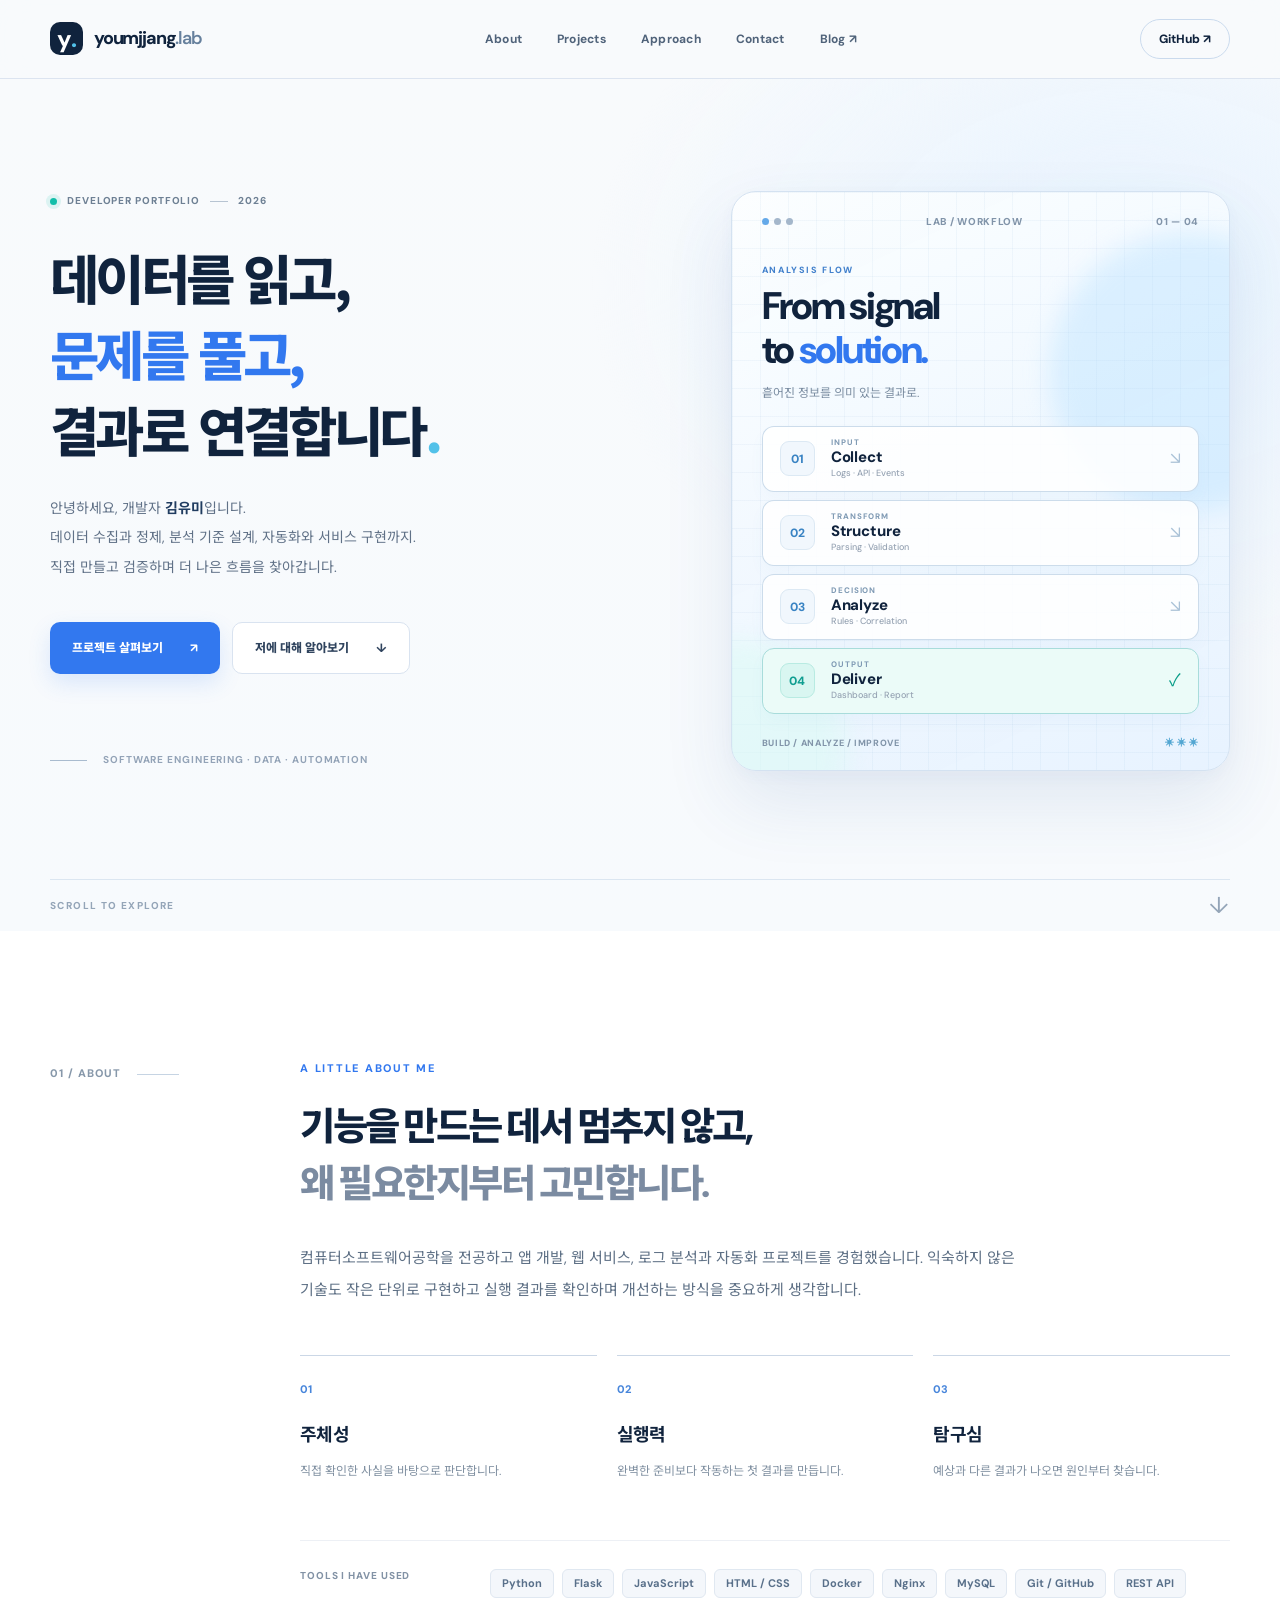
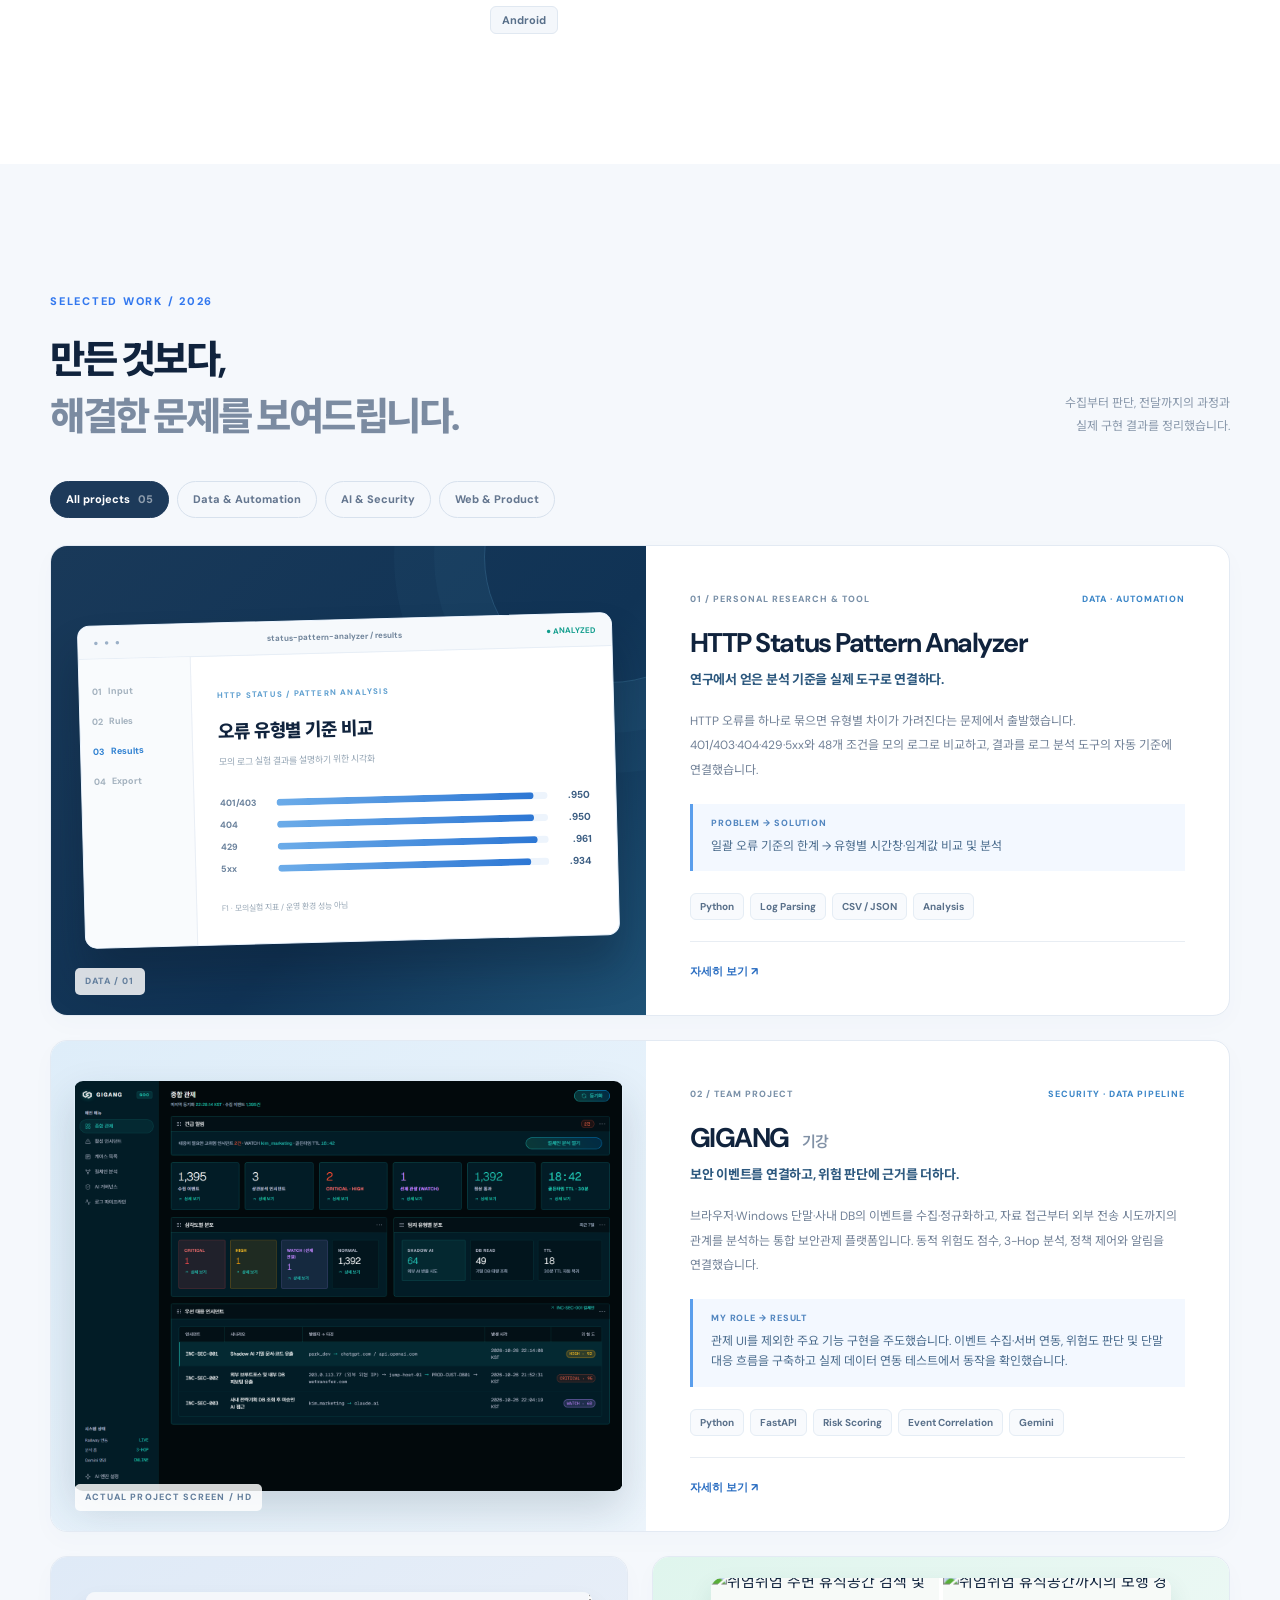
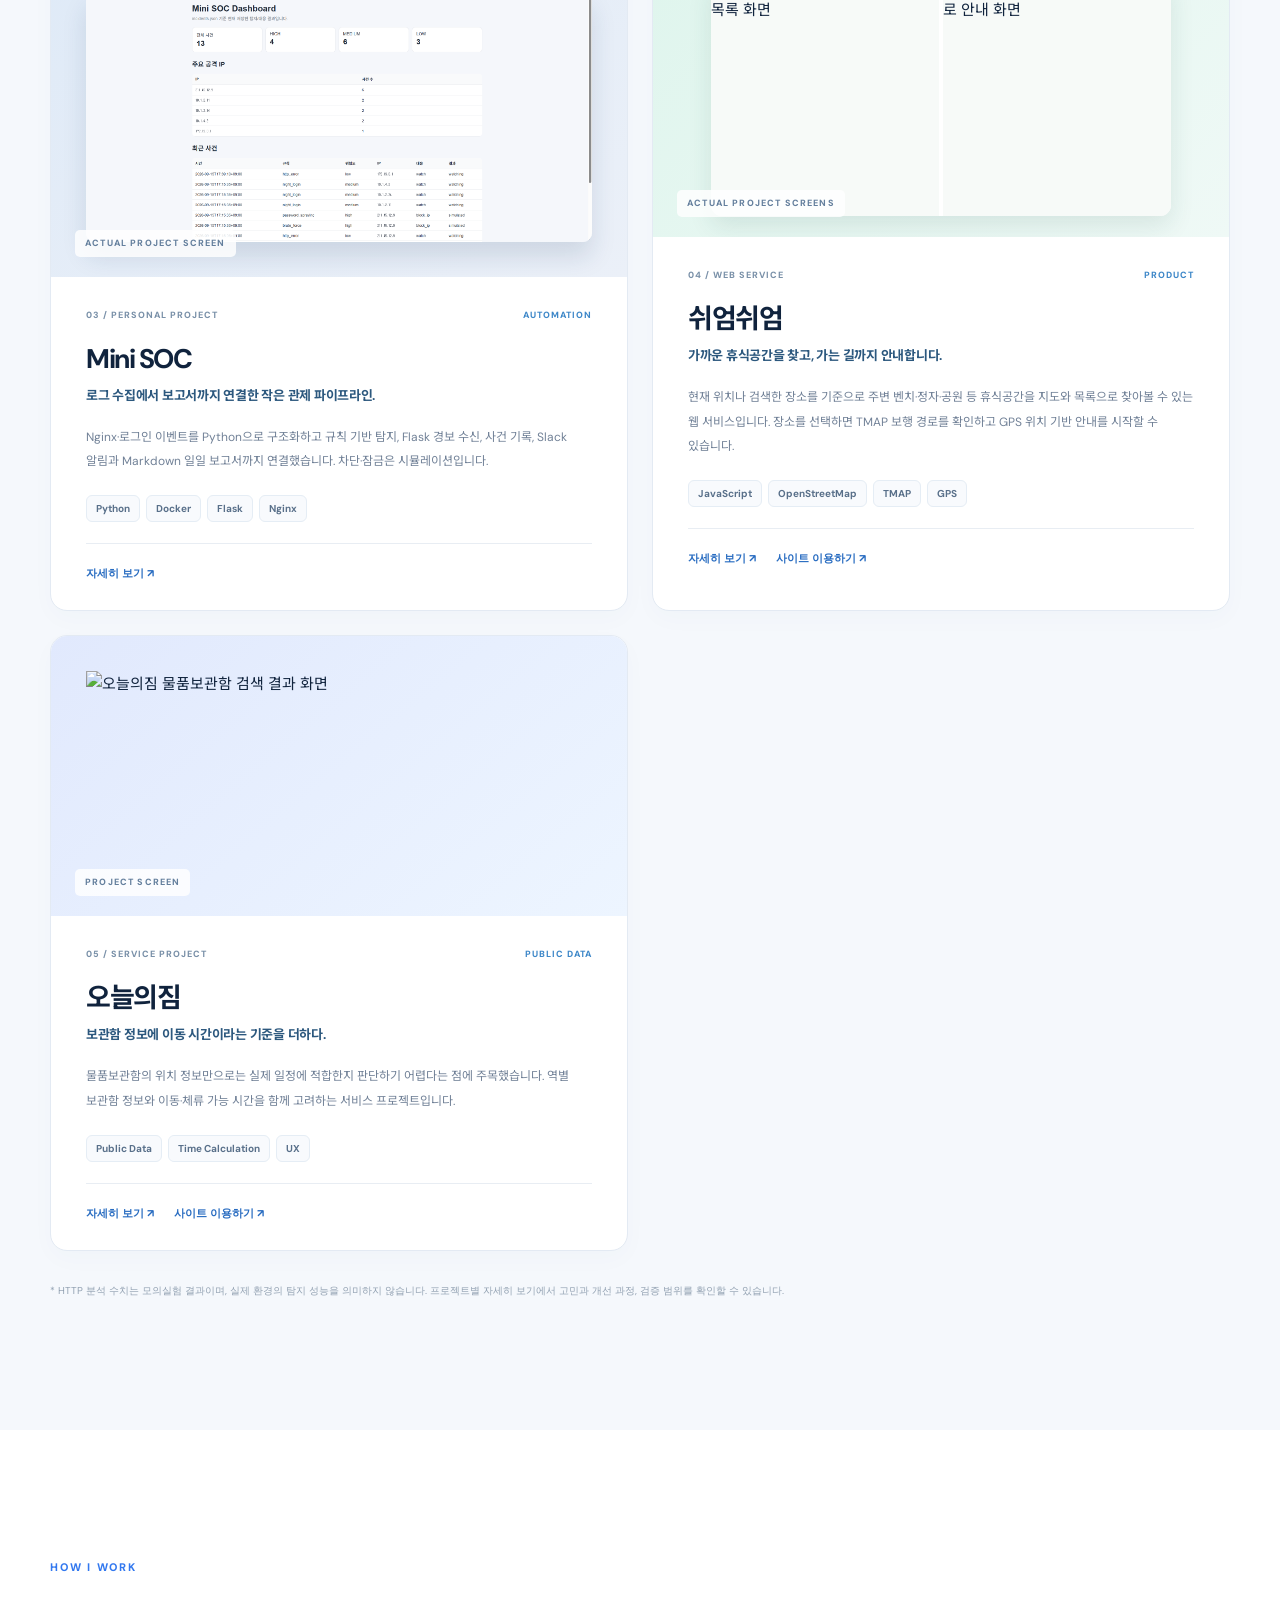
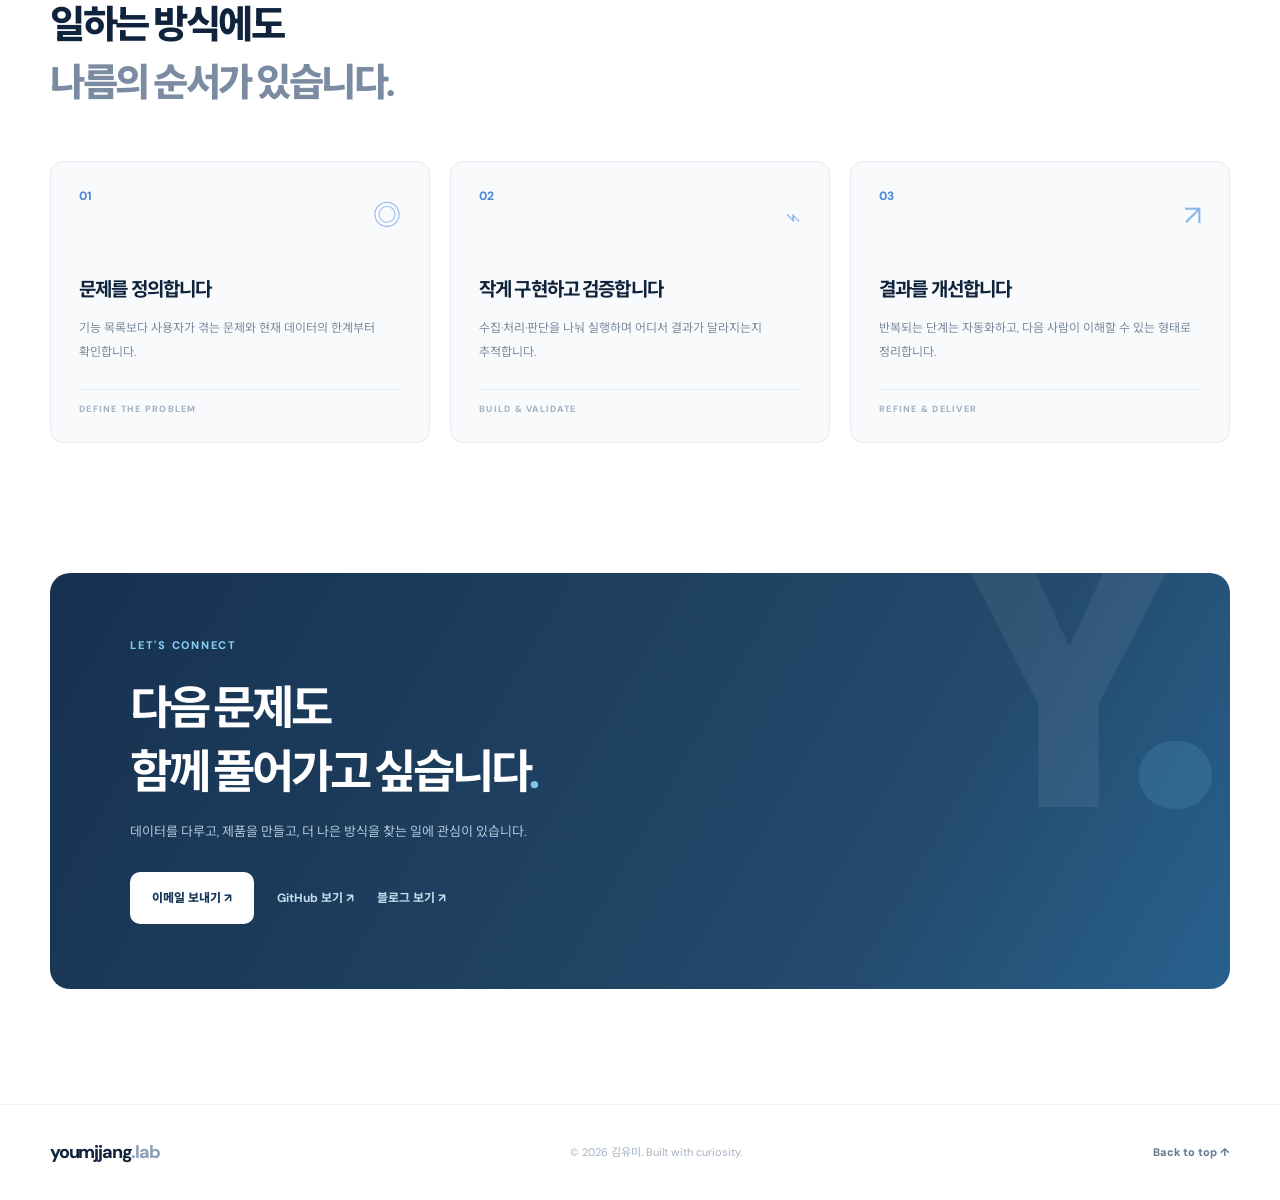
==== commit 64f4c58d: "fix: crop browser tab and address bar from Mini SOC screenshots" ====
--- a/index.html
+++ b/index.html
@@ -84,7 +84,7 @@
           <div class="tags"><span>Python</span><span>FastAPI</span><span>Risk Scoring</span><span>Event Correlation</span><span>Gemini</span></div>
           
         <div class="project-actions"><a href="./gigang.html">자세히 보기 ↗</a></div></div></article>
-      <article class="project" data-category="data security" aria-labelledby="soc-title"><div class="cover photo-cover dark-cover"><img src="./assets/mini-soc-dashboard-hd.png" alt="Mini SOC 웹 대시보드 구현 화면" loading="lazy"><span class="screen-mark">ACTUAL PROJECT SCREEN</span></div><div class="project-info"><div class="project-meta"><span>03 / PERSONAL PROJECT</span><span>AUTOMATION</span></div><h3 id="soc-title">Mini SOC</h3><p class="project-tagline">로그 수집에서 보고서까지 연결한 작은 관제 파이프라인.</p><p class="project-desc">Nginx·로그인 이벤트를 Python으로 구조화하고 규칙 기반 탐지, Flask 경보 수신, 사건 기록, Slack 알림과 Markdown 일일 보고서까지 연결했습니다. 차단·잠금은 시뮬레이션입니다.</p><div class="tags"><span>Python</span><span>Docker</span><span>Flask</span><span>Nginx</span></div><div class="project-actions"><a href="./mini-soc.html">자세히 보기 ↗</a></div></div></article>
+      <article class="project" data-category="data security" aria-labelledby="soc-title"><div class="cover photo-cover dark-cover"><div class="soc-screen-crop"><img src="./assets/mini-soc-dashboard-hd.png" alt="Mini SOC 웹 대시보드 구현 화면 (브라우저 탭 제거)" loading="lazy"></div><span class="screen-mark">ACTUAL PROJECT SCREEN</span></div><div class="project-info"><div class="project-meta"><span>03 / PERSONAL PROJECT</span><span>AUTOMATION</span></div><h3 id="soc-title">Mini SOC</h3><p class="project-tagline">로그 수집에서 보고서까지 연결한 작은 관제 파이프라인.</p><p class="project-desc">Nginx·로그인 이벤트를 Python으로 구조화하고 규칙 기반 탐지, Flask 경보 수신, 사건 기록, Slack 알림과 Markdown 일일 보고서까지 연결했습니다. 차단·잠금은 시뮬레이션입니다.</p><div class="tags"><span>Python</span><span>Docker</span><span>Flask</span><span>Nginx</span></div><div class="project-actions"><a href="./mini-soc.html">자세히 보기 ↗</a></div></div></article>
       <article class="project" data-category="product" aria-labelledby="rest-title"><div class="cover photo-cover mint-cover lunch-cover"><div class="lunch-shots"><figure class="lunch-shot lunch-shot-a"><img src="https://raw.githubusercontent.com/youmjjang/About-me/main/assets/swieogalgot-iphone-list.png" alt="쉬엄쉬엄 주변 휴식공간 검색 및 목록 화면" loading="lazy"></figure><figure class="lunch-shot lunch-shot-b"><img src="https://raw.githubusercontent.com/youmjjang/About-me/main/assets/swieogalgot-iphone-route.jpg" alt="쉬엄쉬엄 휴식공간까지의 보행 경로 안내 화면" loading="lazy"></figure></div><span class="screen-mark">ACTUAL PROJECT SCREENS</span></div><div class="project-info"><div class="project-meta"><span>04 / WEB SERVICE</span><span>PRODUCT</span></div><h3 id="rest-title">쉬엄쉬엄</h3><p class="project-tagline">가까운 휴식공간을 찾고, 가는 길까지 안내합니다.</p><p class="project-desc">현재 위치나 검색한 장소를 기준으로 주변 벤치·정자·공원 등 휴식공간을 지도와 목록으로 찾아볼 수 있는 웹 서비스입니다. 장소를 선택하면 TMAP 보행 경로를 확인하고 GPS 위치 기반 안내를 시작할 수 있습니다.</p><div class="tags"><span>JavaScript</span><span>OpenStreetMap</span><span>TMAP</span><span>GPS</span></div><div class="project-actions"><a href="./swieogalgot.html">자세히 보기 ↗</a><a href="https://swieogalgot.vercel.app/" target="_blank" rel="noopener noreferrer">사이트 이용하기 ↗</a></div></div></article>
       <article class="project last-project" data-category="data product" aria-labelledby="jim-title"><div class="cover photo-cover sky-cover"><img src="https://raw.githubusercontent.com/youmjjang/About-me/main/assets/jim-results.png" alt="오늘의짐 물품보관함 검색 결과 화면" loading="lazy"><span class="screen-mark">PROJECT SCREEN</span></div><div class="project-info"><div class="project-meta"><span>05 / SERVICE PROJECT</span><span>PUBLIC DATA</span></div><h3 id="jim-title">오늘의짐</h3><p class="project-tagline">보관함 정보에 이동 시간이라는 기준을 더하다.</p><p class="project-desc">물품보관함의 위치 정보만으로는 실제 일정에 적합한지 판단하기 어렵다는 점에 주목했습니다. 역별 보관함 정보와 이동·체류 가능 시간을 함께 고려하는 서비스 프로젝트입니다.</p><div class="tags"><span>Public Data</span><span>Time Calculation</span><span>UX</span></div><div class="project-actions"><a href="./oneurui-jim.html">자세히 보기 ↗</a><a href="https://oneurui-jim.vercel.app/" target="_blank" rel="noopener noreferrer">사이트 이용하기 ↗</a></div></div></article>
     </div>
--- a/styles.css
+++ b/styles.css
@@ -166,3 +166,10 @@
 /* Keep real dashboard screenshot images crisp, without hover scaling. */
 .project .photo-cover:not(.lunch-cover) img{filter:none;transform:none!important;image-rendering:auto}
 .project:hover .photo-cover:not(.lunch-cover) img{transform:none!important}
+
+
+/* Mini SOC: 기존 실제 캡처에서 브라우저 탭과 주소창 상단 84px만 화면에서 제외 */
+.soc-screen-crop{position:relative;display:block;flex:0 1 auto;width:100%;aspect-ratio:1920 / 948;overflow:hidden;border-radius:9px;box-shadow:0 15px 24px rgba(21,52,92,.13);background:#f3f6fb}
+.soc-screen-crop img,
+.photo-cover .soc-screen-crop img{position:absolute!important;display:block!important;left:0!important;top:-8.86%!important;width:100%!important;height:auto!important;max-height:none!important;object-fit:initial!important;filter:none!important;transform:none!important;transition:none!important;border-radius:0!important}
+.project:hover .soc-screen-crop img{transform:none!important}
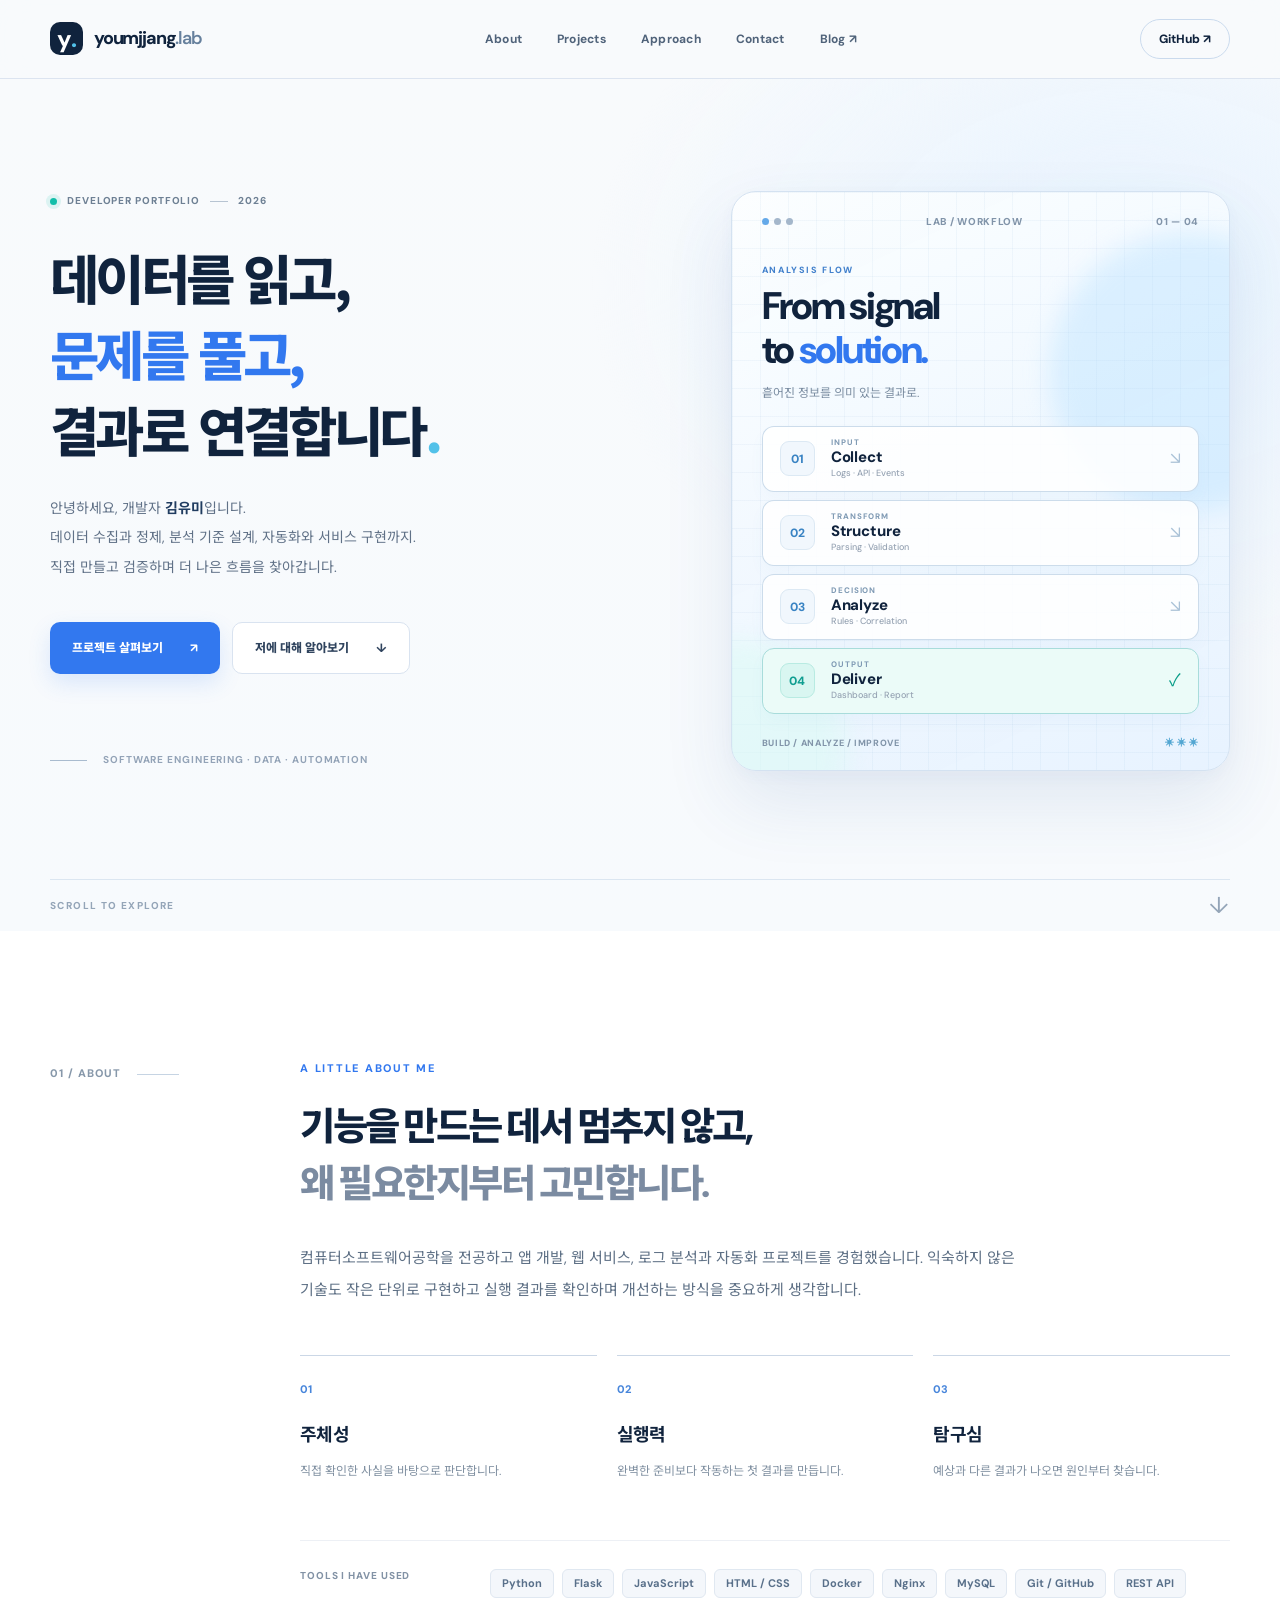
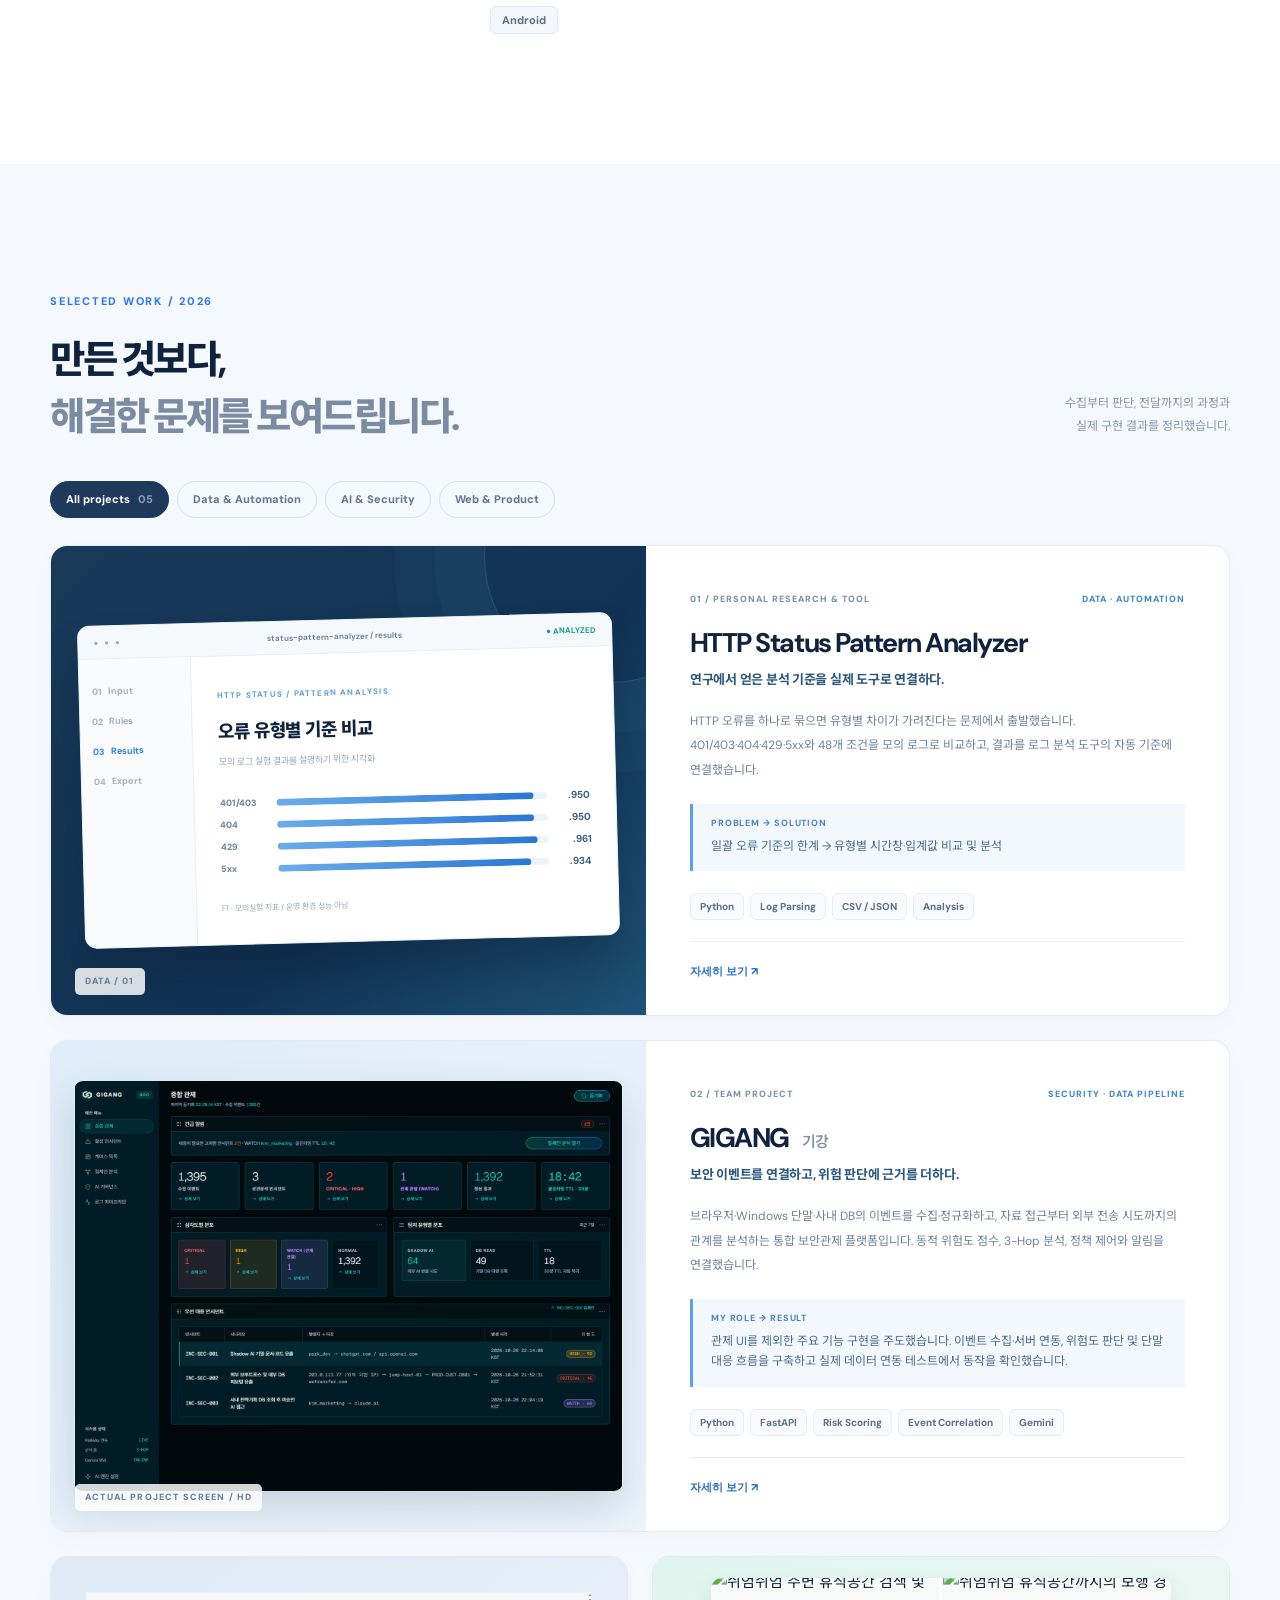
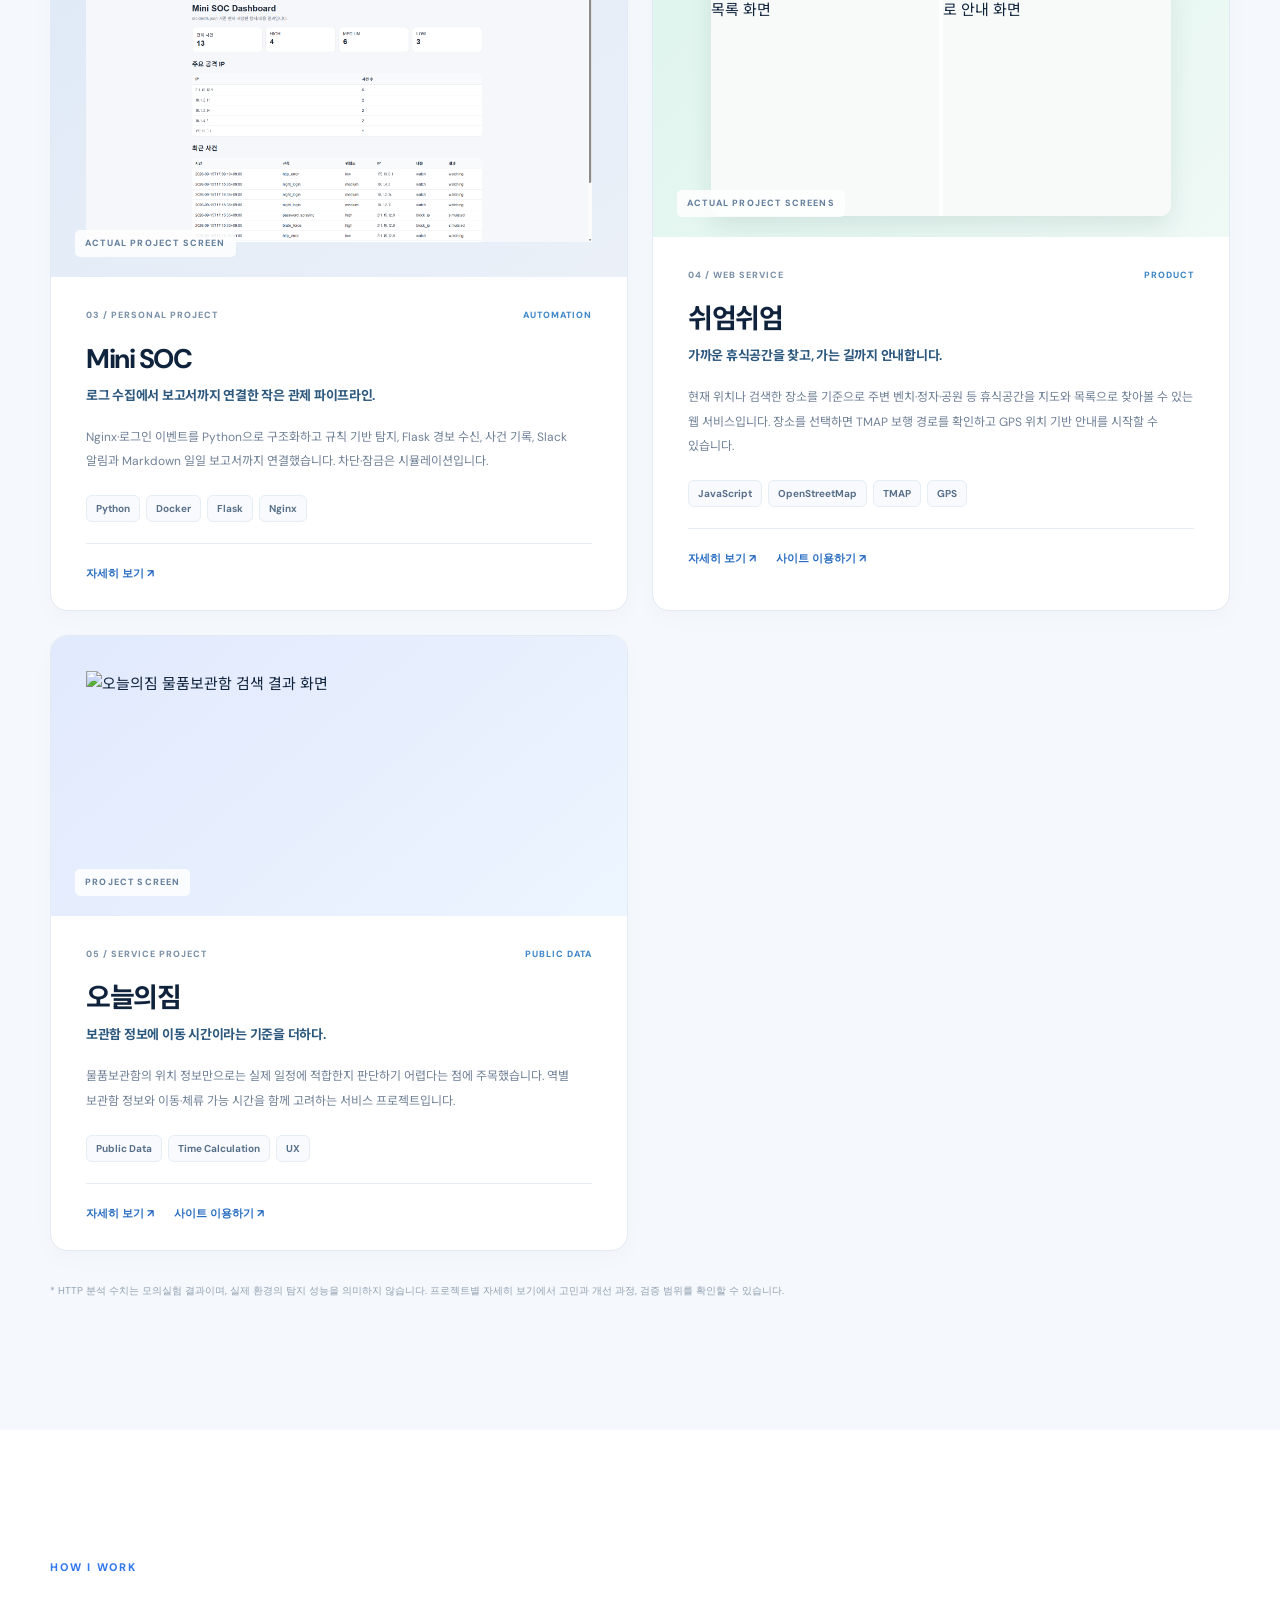
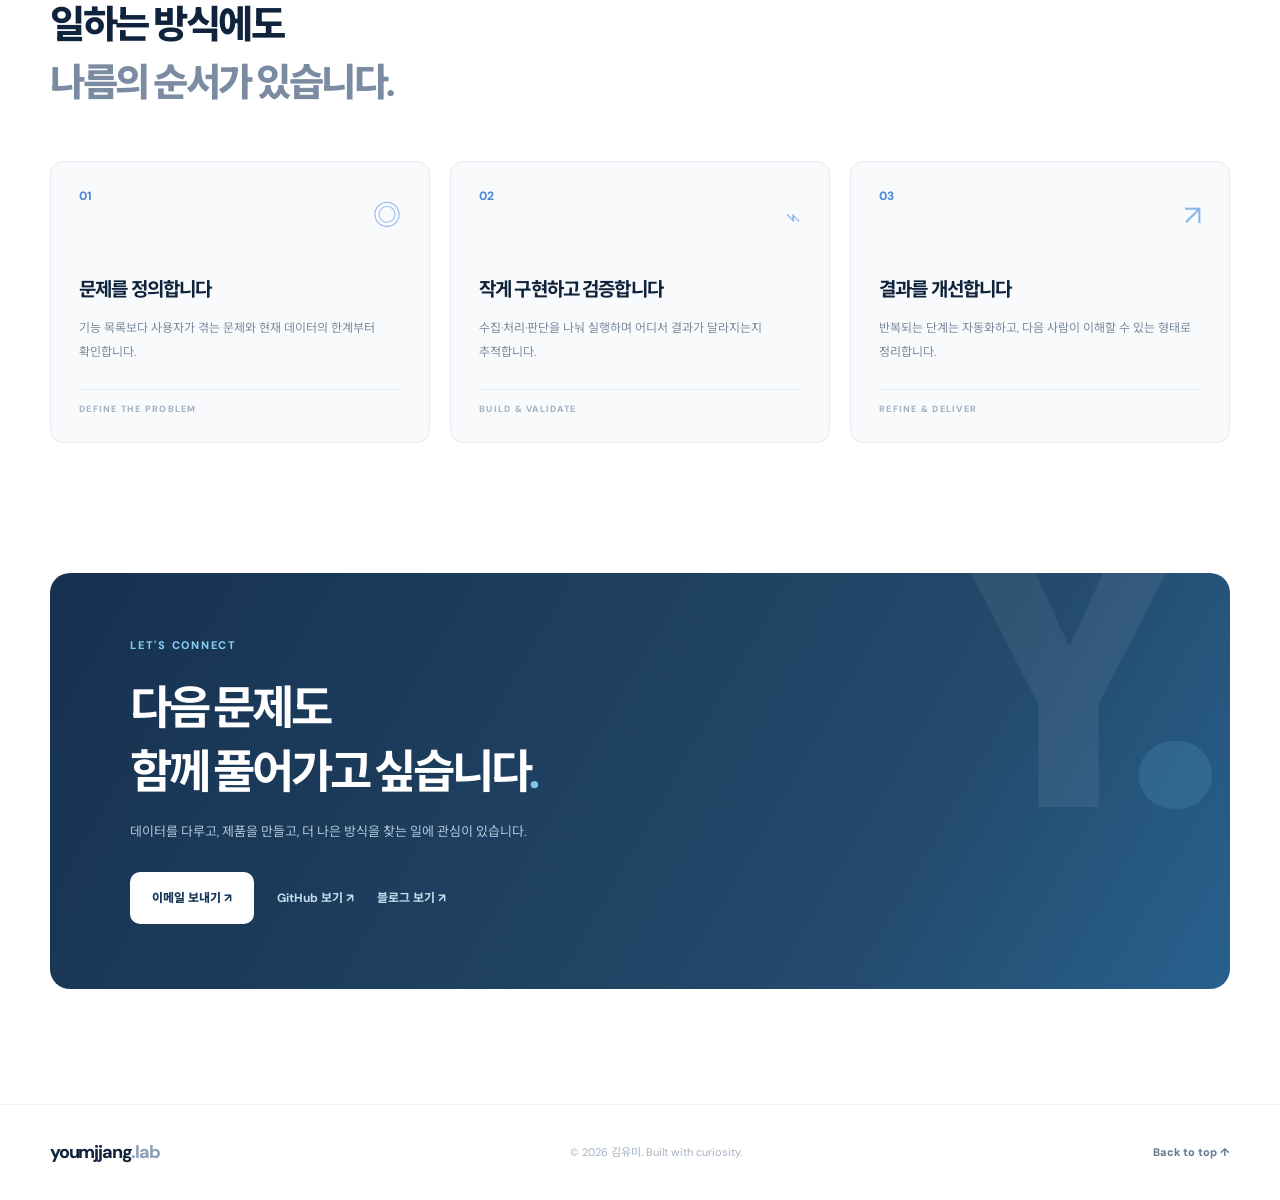
==== commit 3cca9f87: "fix: replace Mini SOC image with truly cropped original screenshot asset" ====
--- a/index.html
+++ b/index.html
@@ -84,7 +84,7 @@
           <div class="tags"><span>Python</span><span>FastAPI</span><span>Risk Scoring</span><span>Event Correlation</span><span>Gemini</span></div>
           
         <div class="project-actions"><a href="./gigang.html">자세히 보기 ↗</a></div></div></article>
-      <article class="project" data-category="data security" aria-labelledby="soc-title"><div class="cover photo-cover dark-cover"><div class="soc-screen-crop"><img src="./assets/mini-soc-dashboard-hd.png" alt="Mini SOC 웹 대시보드 구현 화면 (브라우저 탭 제거)" loading="lazy"></div><span class="screen-mark">ACTUAL PROJECT SCREEN</span></div><div class="project-info"><div class="project-meta"><span>03 / PERSONAL PROJECT</span><span>AUTOMATION</span></div><h3 id="soc-title">Mini SOC</h3><p class="project-tagline">로그 수집에서 보고서까지 연결한 작은 관제 파이프라인.</p><p class="project-desc">Nginx·로그인 이벤트를 Python으로 구조화하고 규칙 기반 탐지, Flask 경보 수신, 사건 기록, Slack 알림과 Markdown 일일 보고서까지 연결했습니다. 차단·잠금은 시뮬레이션입니다.</p><div class="tags"><span>Python</span><span>Docker</span><span>Flask</span><span>Nginx</span></div><div class="project-actions"><a href="./mini-soc.html">자세히 보기 ↗</a></div></div></article>
+      <article class="project" data-category="data security" aria-labelledby="soc-title"><div class="cover photo-cover dark-cover"><img src="./assets/mini-soc-dashboard-cropped.svg" alt="Mini SOC 실제 대시보드 화면" loading="lazy"><span class="screen-mark">ACTUAL PROJECT SCREEN</span></div><div class="project-info"><div class="project-meta"><span>03 / PERSONAL PROJECT</span><span>AUTOMATION</span></div><h3 id="soc-title">Mini SOC</h3><p class="project-tagline">로그 수집에서 보고서까지 연결한 작은 관제 파이프라인.</p><p class="project-desc">Nginx·로그인 이벤트를 Python으로 구조화하고 규칙 기반 탐지, Flask 경보 수신, 사건 기록, Slack 알림과 Markdown 일일 보고서까지 연결했습니다. 차단·잠금은 시뮬레이션입니다.</p><div class="tags"><span>Python</span><span>Docker</span><span>Flask</span><span>Nginx</span></div><div class="project-actions"><a href="./mini-soc.html">자세히 보기 ↗</a></div></div></article>
       <article class="project" data-category="product" aria-labelledby="rest-title"><div class="cover photo-cover mint-cover lunch-cover"><div class="lunch-shots"><figure class="lunch-shot lunch-shot-a"><img src="https://raw.githubusercontent.com/youmjjang/About-me/main/assets/swieogalgot-iphone-list.png" alt="쉬엄쉬엄 주변 휴식공간 검색 및 목록 화면" loading="lazy"></figure><figure class="lunch-shot lunch-shot-b"><img src="https://raw.githubusercontent.com/youmjjang/About-me/main/assets/swieogalgot-iphone-route.jpg" alt="쉬엄쉬엄 휴식공간까지의 보행 경로 안내 화면" loading="lazy"></figure></div><span class="screen-mark">ACTUAL PROJECT SCREENS</span></div><div class="project-info"><div class="project-meta"><span>04 / WEB SERVICE</span><span>PRODUCT</span></div><h3 id="rest-title">쉬엄쉬엄</h3><p class="project-tagline">가까운 휴식공간을 찾고, 가는 길까지 안내합니다.</p><p class="project-desc">현재 위치나 검색한 장소를 기준으로 주변 벤치·정자·공원 등 휴식공간을 지도와 목록으로 찾아볼 수 있는 웹 서비스입니다. 장소를 선택하면 TMAP 보행 경로를 확인하고 GPS 위치 기반 안내를 시작할 수 있습니다.</p><div class="tags"><span>JavaScript</span><span>OpenStreetMap</span><span>TMAP</span><span>GPS</span></div><div class="project-actions"><a href="./swieogalgot.html">자세히 보기 ↗</a><a href="https://swieogalgot.vercel.app/" target="_blank" rel="noopener noreferrer">사이트 이용하기 ↗</a></div></div></article>
       <article class="project last-project" data-category="data product" aria-labelledby="jim-title"><div class="cover photo-cover sky-cover"><img src="https://raw.githubusercontent.com/youmjjang/About-me/main/assets/jim-results.png" alt="오늘의짐 물품보관함 검색 결과 화면" loading="lazy"><span class="screen-mark">PROJECT SCREEN</span></div><div class="project-info"><div class="project-meta"><span>05 / SERVICE PROJECT</span><span>PUBLIC DATA</span></div><h3 id="jim-title">오늘의짐</h3><p class="project-tagline">보관함 정보에 이동 시간이라는 기준을 더하다.</p><p class="project-desc">물품보관함의 위치 정보만으로는 실제 일정에 적합한지 판단하기 어렵다는 점에 주목했습니다. 역별 보관함 정보와 이동·체류 가능 시간을 함께 고려하는 서비스 프로젝트입니다.</p><div class="tags"><span>Public Data</span><span>Time Calculation</span><span>UX</span></div><div class="project-actions"><a href="./oneurui-jim.html">자세히 보기 ↗</a><a href="https://oneurui-jim.vercel.app/" target="_blank" rel="noopener noreferrer">사이트 이용하기 ↗</a></div></div></article>
     </div>
--- a/styles.css
+++ b/styles.css
@@ -168,8 +168,3 @@
 .project:hover .photo-cover:not(.lunch-cover) img{transform:none!important}
 
 
-/* Mini SOC: 기존 실제 캡처에서 브라우저 탭과 주소창 상단 84px만 화면에서 제외 */
-.soc-screen-crop{position:relative;display:block;flex:0 1 auto;width:100%;aspect-ratio:1920 / 948;overflow:hidden;border-radius:9px;box-shadow:0 15px 24px rgba(21,52,92,.13);background:#f3f6fb}
-.soc-screen-crop img,
-.photo-cover .soc-screen-crop img{position:absolute!important;display:block!important;left:0!important;top:-8.86%!important;width:100%!important;height:auto!important;max-height:none!important;object-fit:initial!important;filter:none!important;transform:none!important;transition:none!important;border-radius:0!important}
-.project:hover .soc-screen-crop img{transform:none!important}
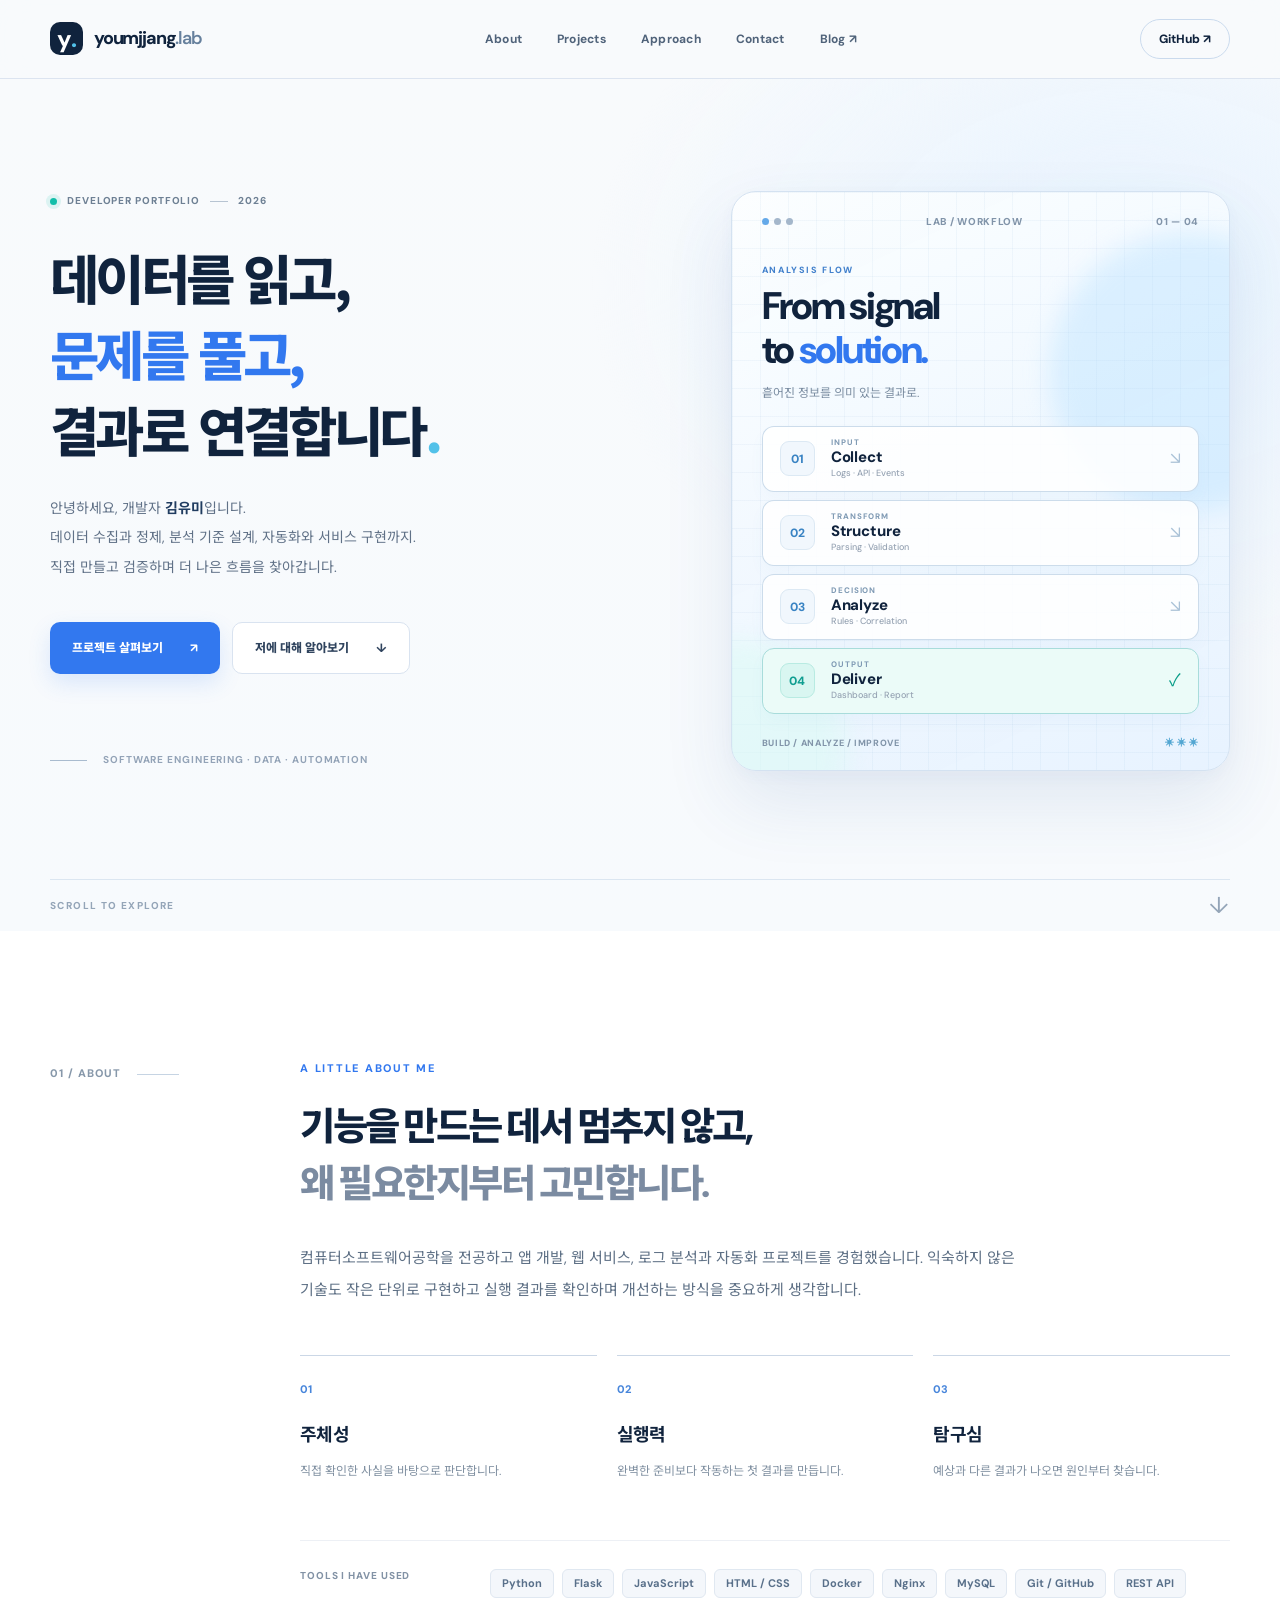
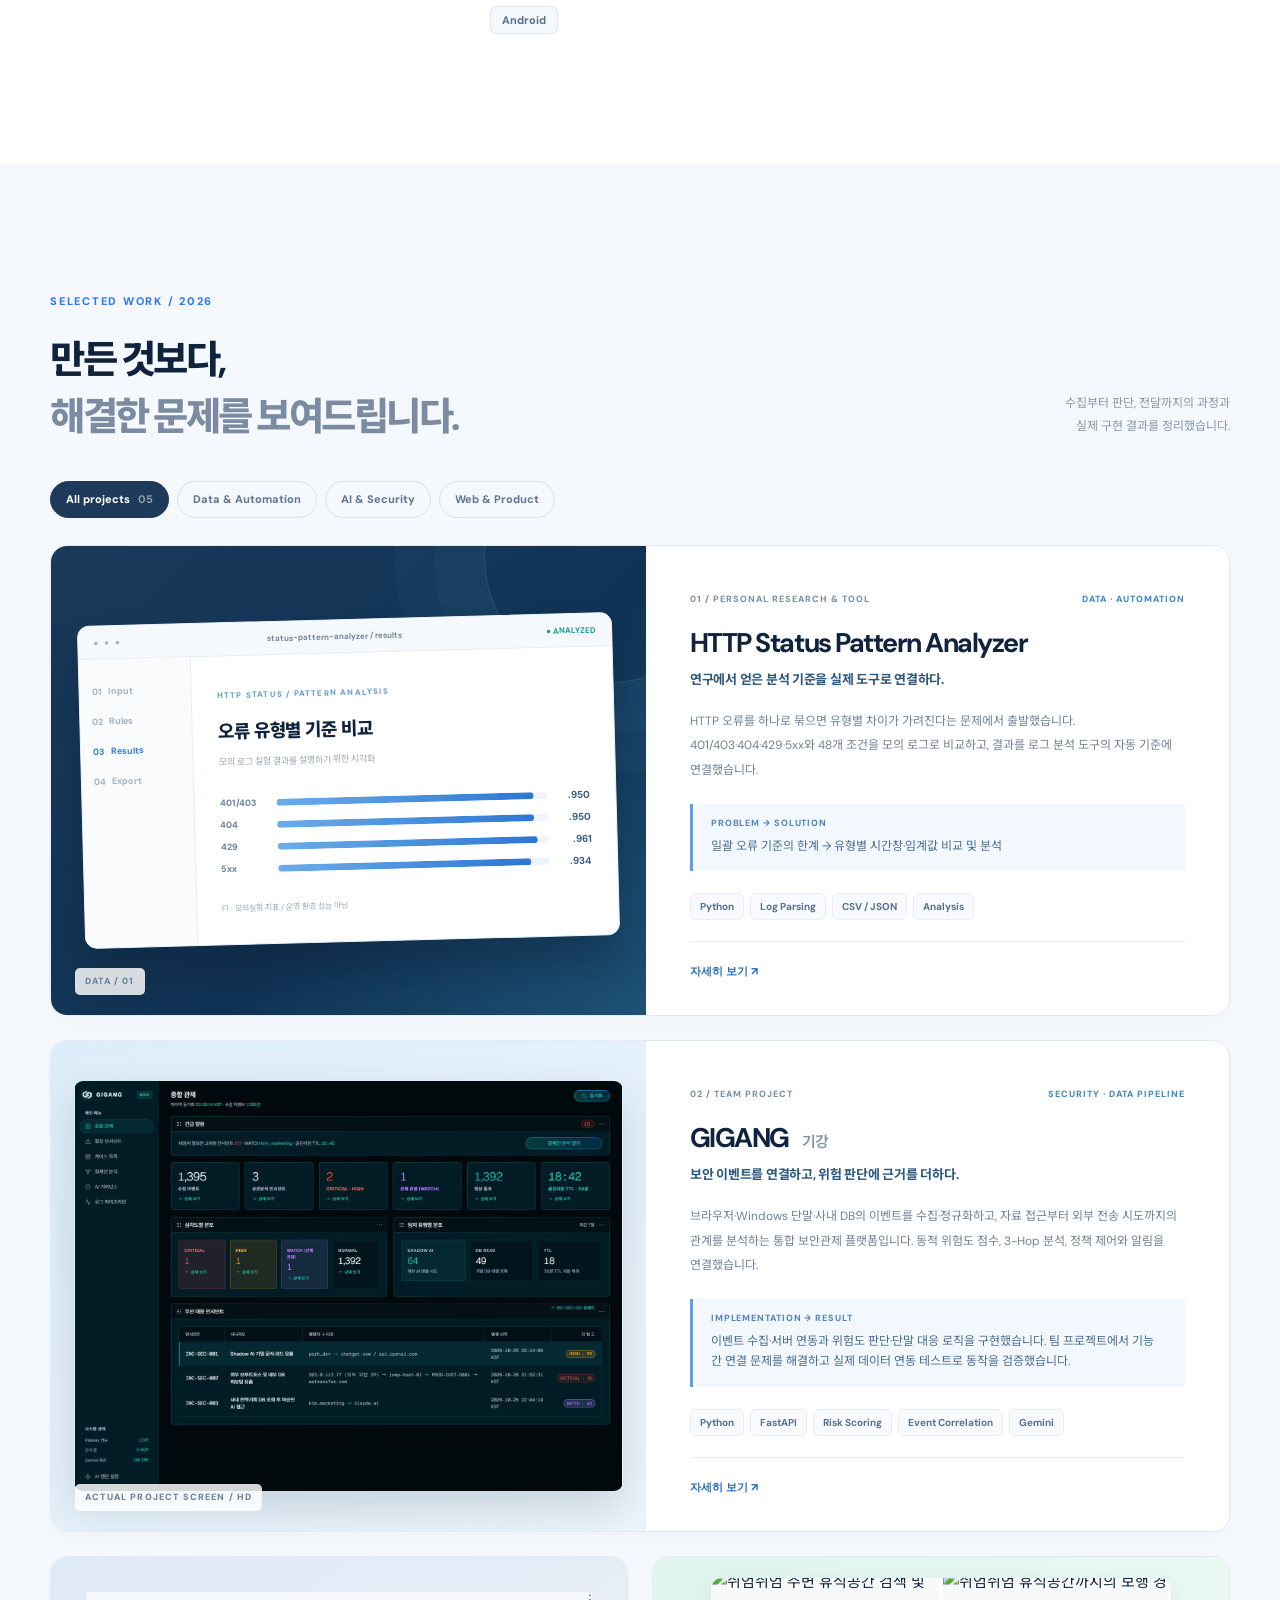
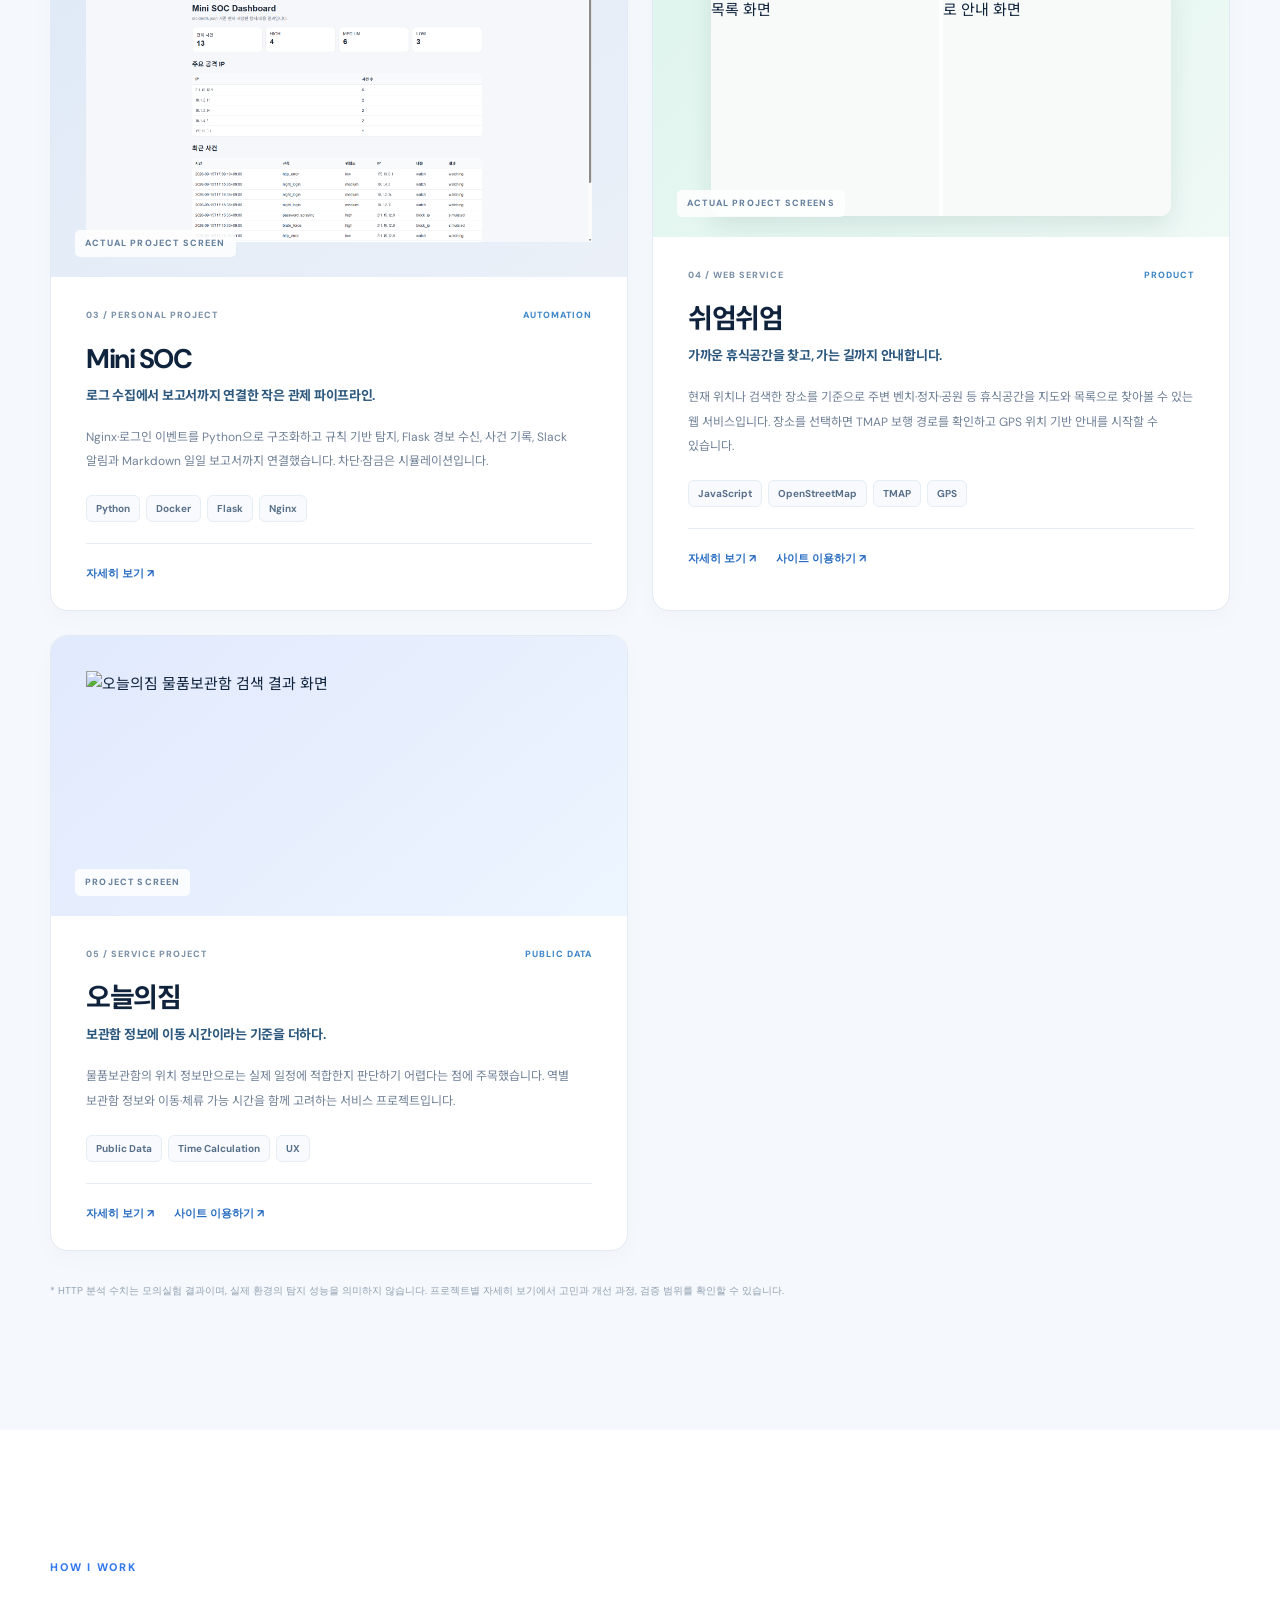
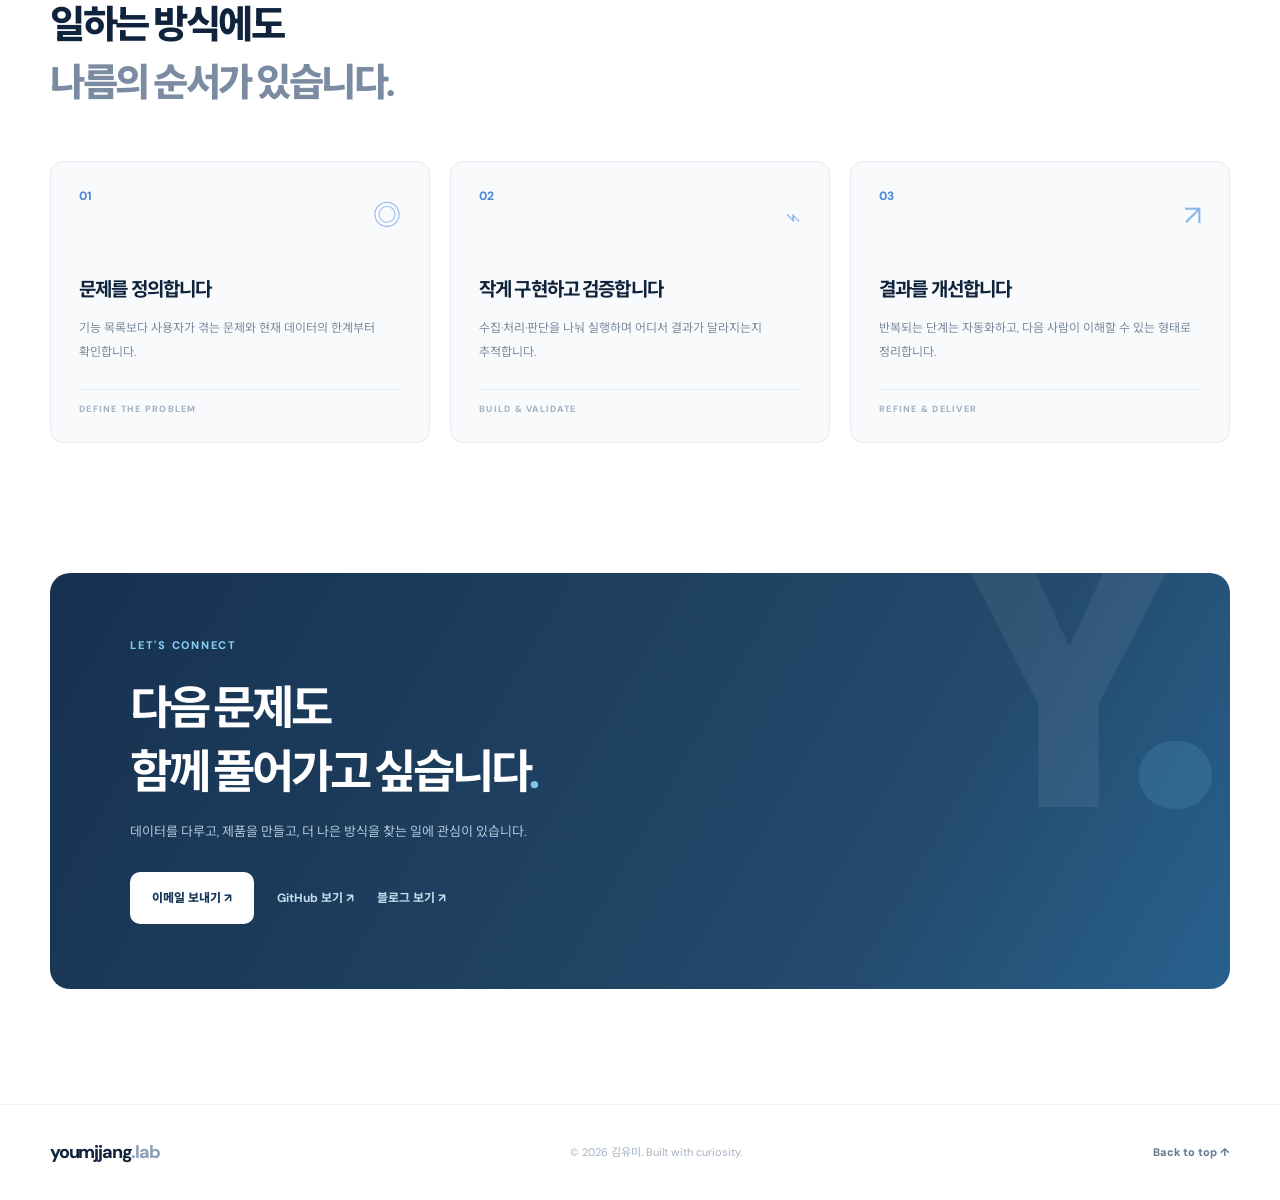
==== commit ed9fb122: "copy: emphasize GIGANG team collaboration and problem-solving" ====
--- a/index.html
+++ b/index.html
@@ -80,7 +80,7 @@
           <h3 id="gigang-title">GIGANG <small>기강</small></h3>
           <p class="project-tagline">보안 이벤트를 연결하고, 위험 판단에 근거를 더하다.</p>
           <p class="project-desc">브라우저·Windows 단말·사내 DB의 이벤트를 수집·정규화하고, 자료 접근부터 외부 전송 시도까지의 관계를 분석하는 통합 보안관제 플랫폼입니다. 동적 위험도 점수, 3-Hop 분석, 정책 제어와 알림을 연결했습니다.</p>
-          <div class="problem"><span>MY ROLE → RESULT</span><p>관제 UI를 제외한 주요 기능 구현을 주도했습니다. 이벤트 수집·서버 연동, 위험도 판단 및 단말 대응 흐름을 구축하고 실제 데이터 연동 테스트에서 동작을 확인했습니다.</p></div>
+          <div class="problem"><span>IMPLEMENTATION → RESULT</span><p>이벤트 수집·서버 연동과 위험도 판단·단말 대응 로직을 구현했습니다. 팀 프로젝트에서 기능 간 연결 문제를 해결하고 실제 데이터 연동 테스트로 동작을 검증했습니다.</p></div>
           <div class="tags"><span>Python</span><span>FastAPI</span><span>Risk Scoring</span><span>Event Correlation</span><span>Gemini</span></div>
           
         <div class="project-actions"><a href="./gigang.html">자세히 보기 ↗</a></div></div></article>
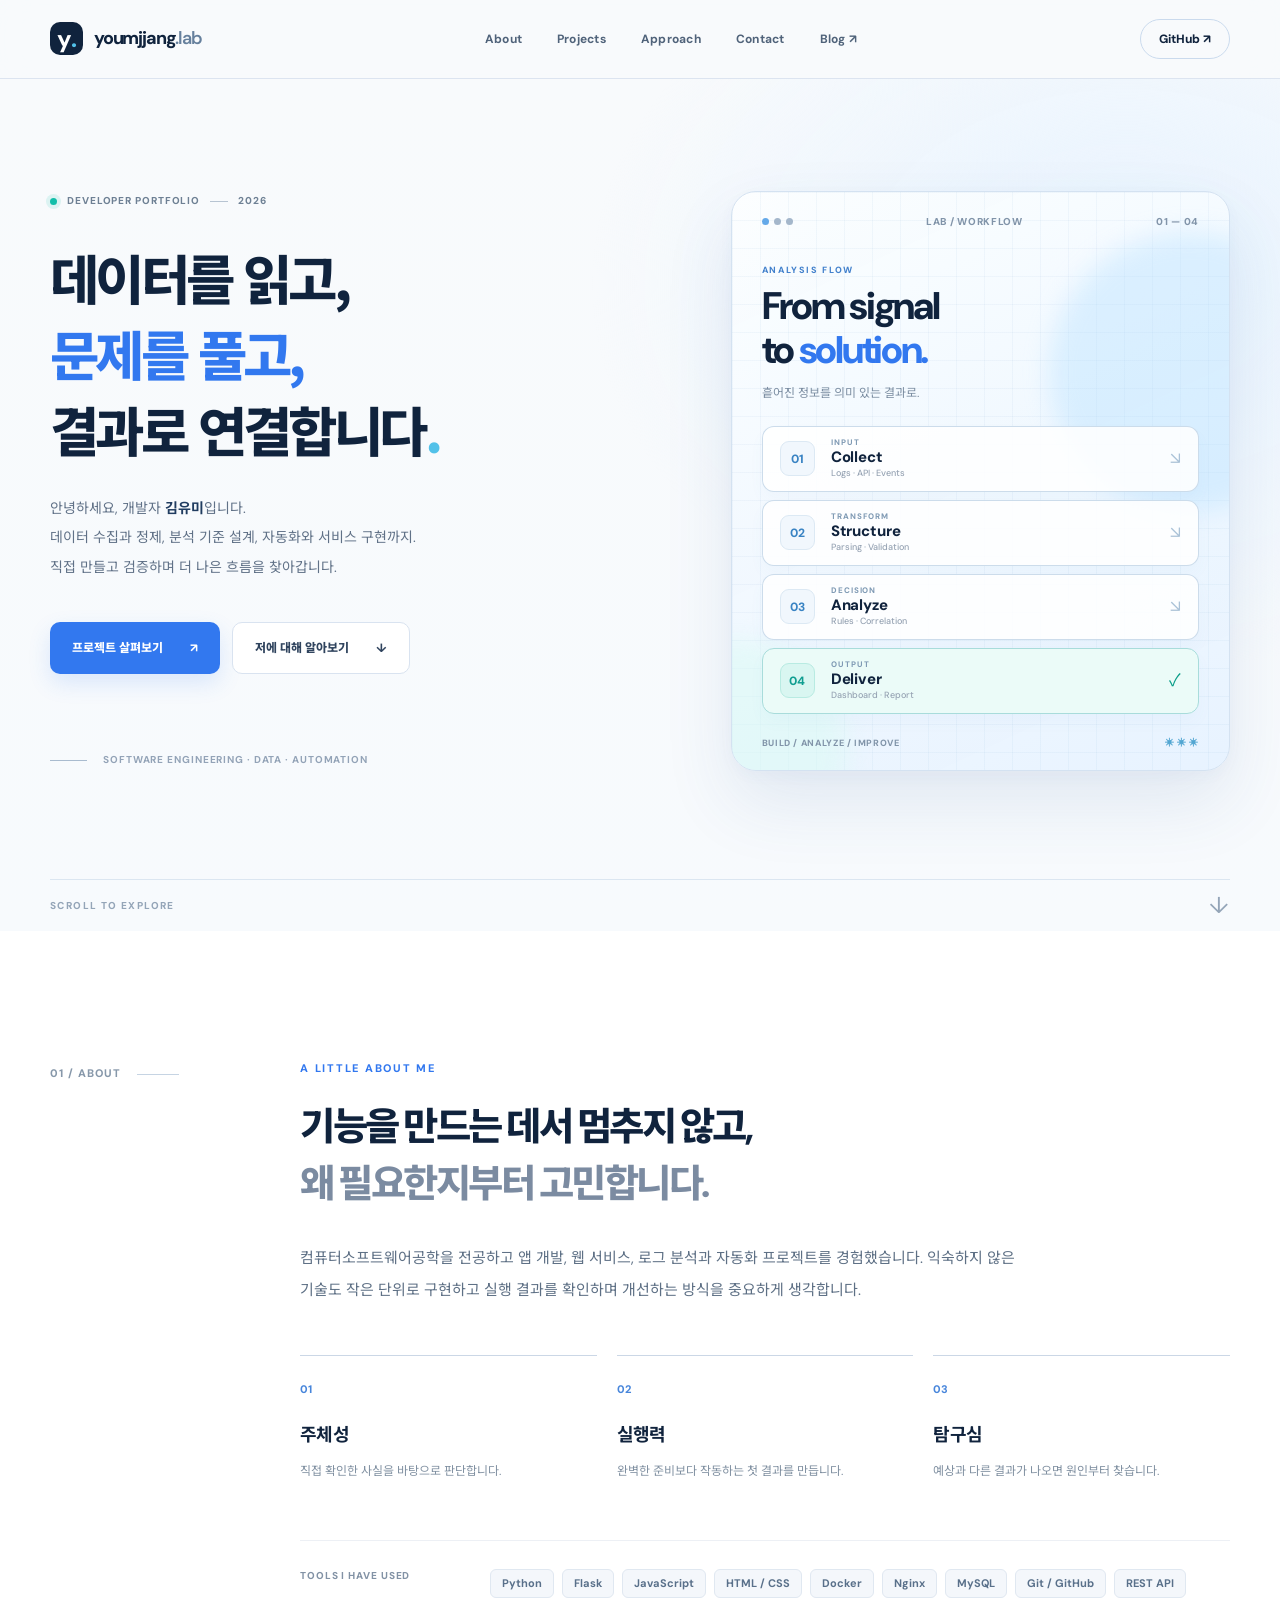
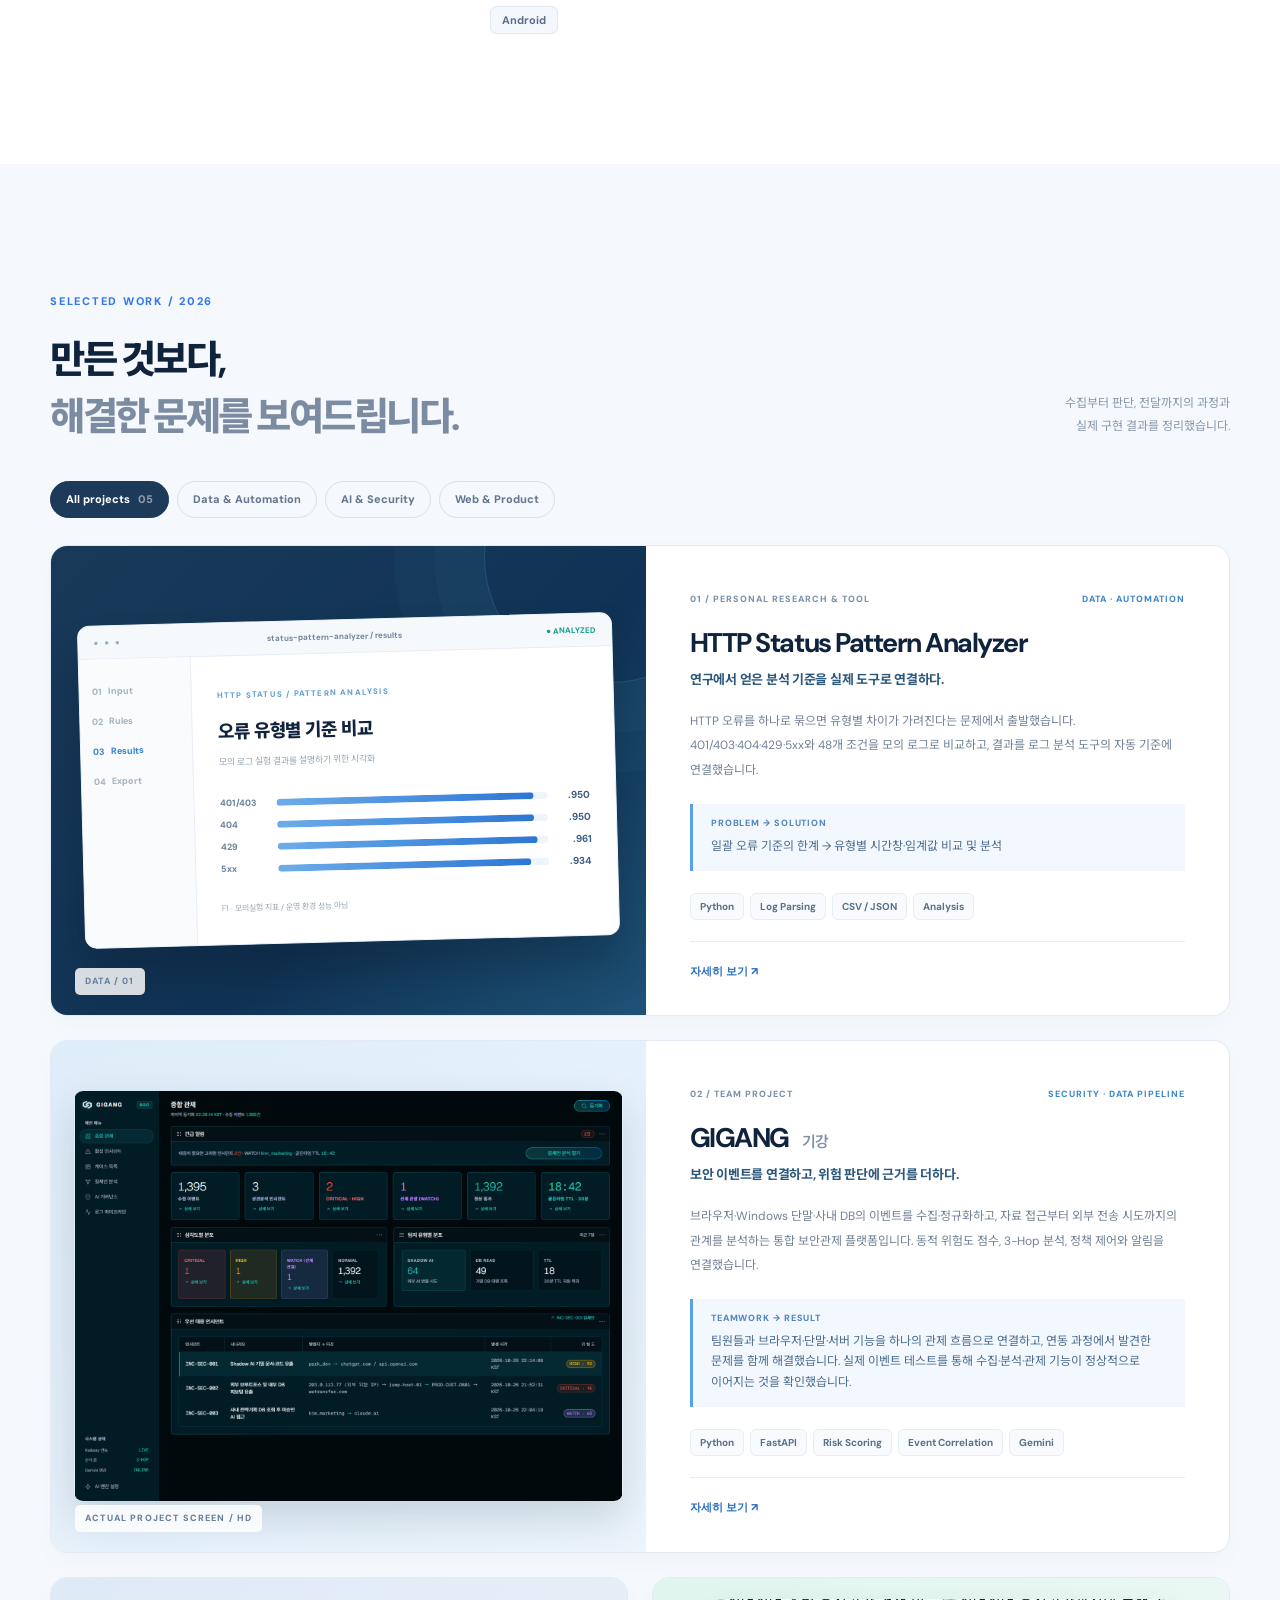
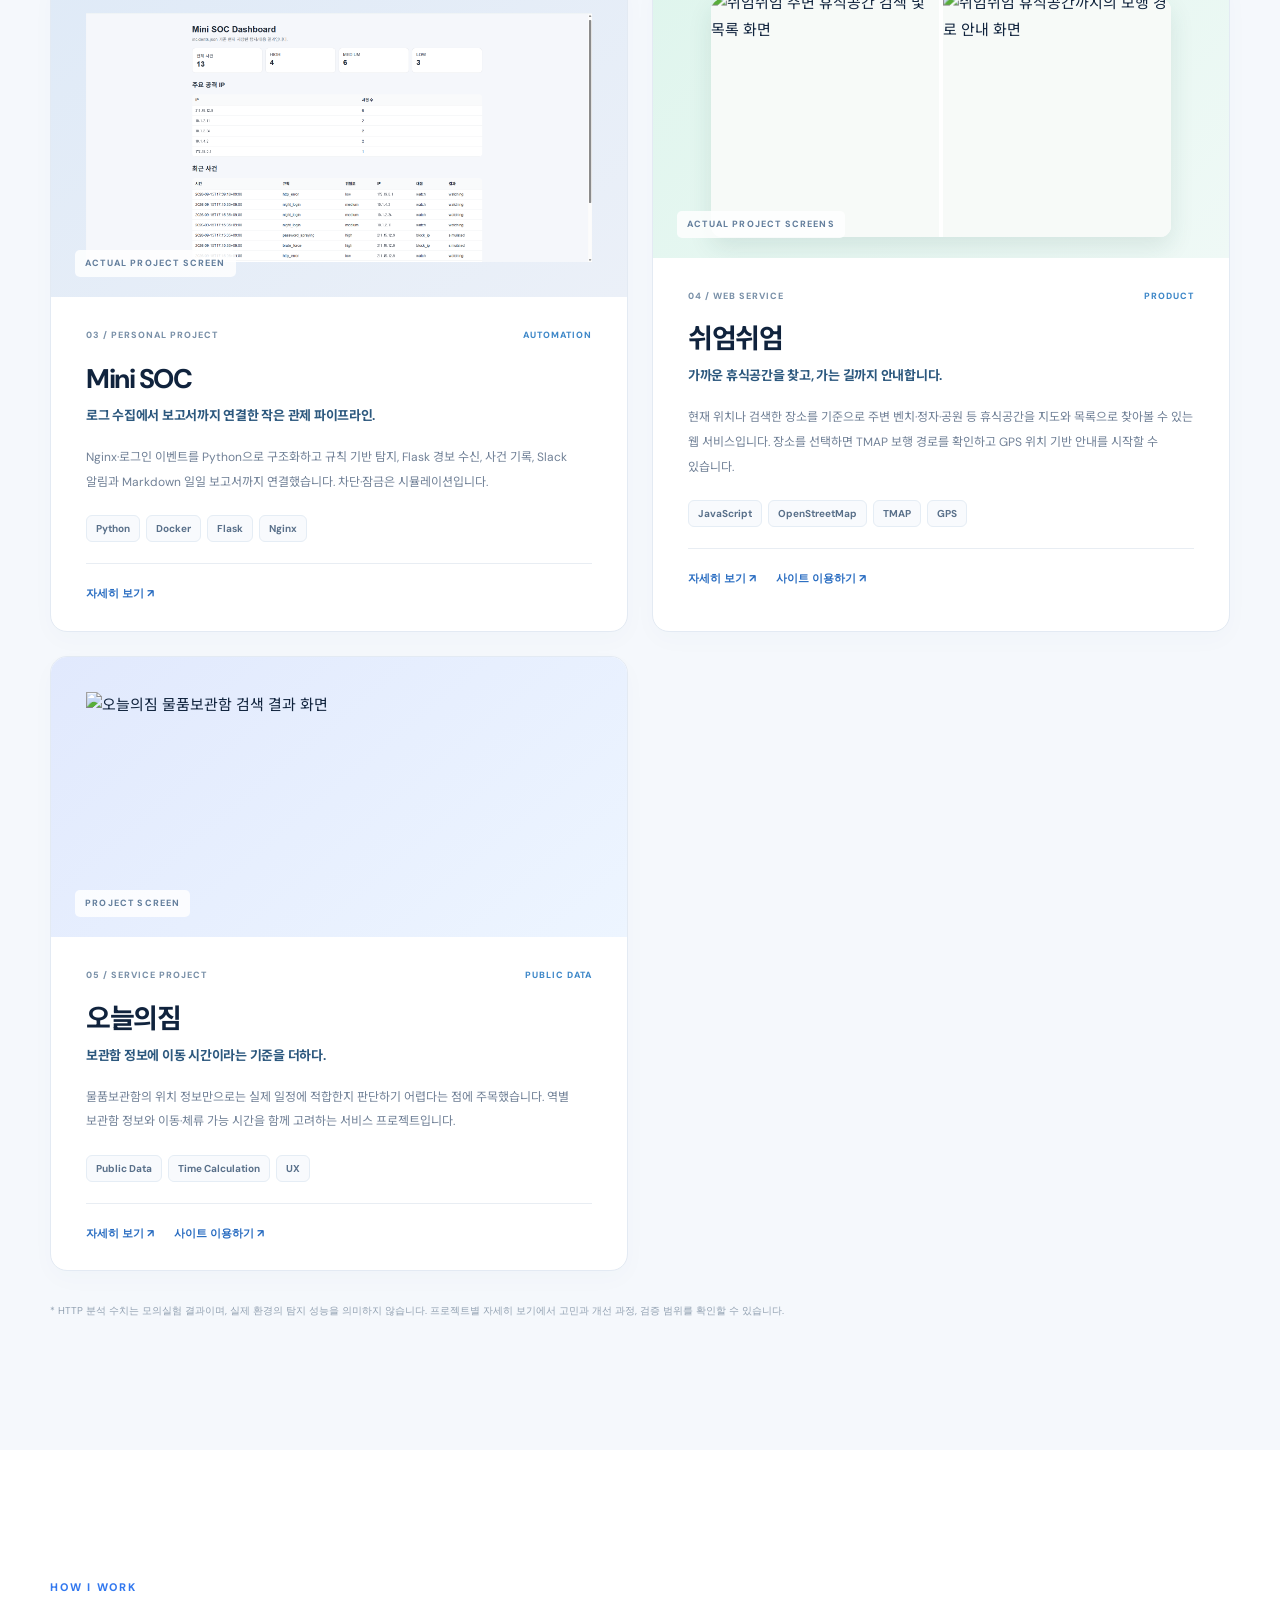
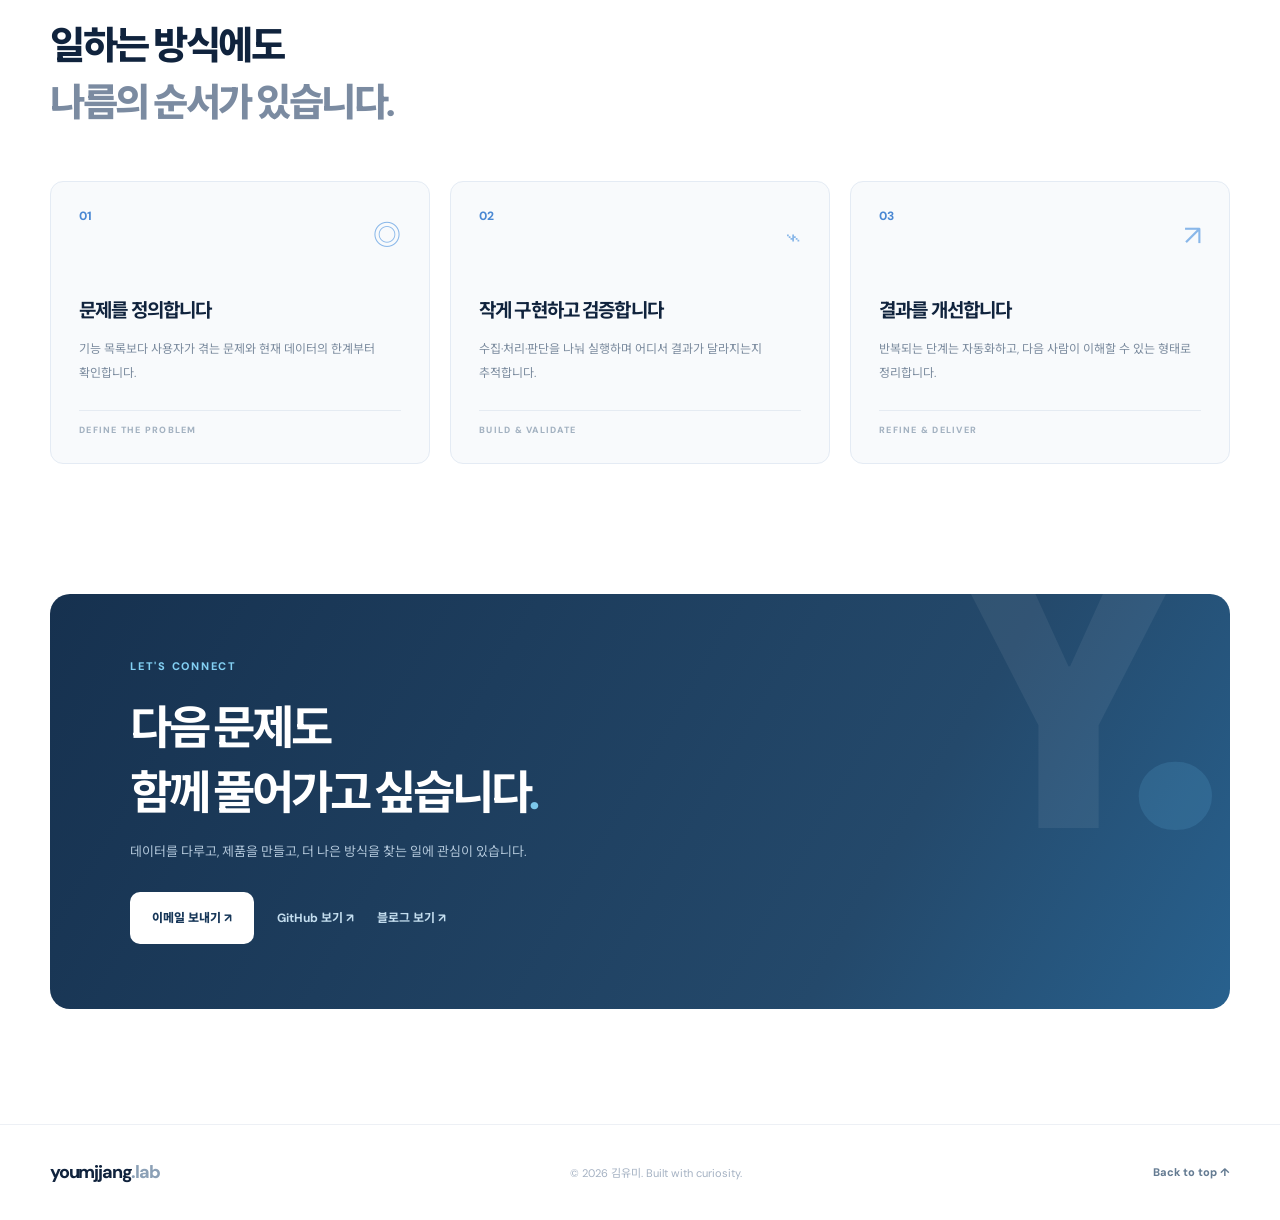
==== commit 6e6e3130: "copy: frame GIGANG as collaborative team accomplishment" ====
--- a/index.html
+++ b/index.html
@@ -80,7 +80,7 @@
           <h3 id="gigang-title">GIGANG <small>기강</small></h3>
           <p class="project-tagline">보안 이벤트를 연결하고, 위험 판단에 근거를 더하다.</p>
           <p class="project-desc">브라우저·Windows 단말·사내 DB의 이벤트를 수집·정규화하고, 자료 접근부터 외부 전송 시도까지의 관계를 분석하는 통합 보안관제 플랫폼입니다. 동적 위험도 점수, 3-Hop 분석, 정책 제어와 알림을 연결했습니다.</p>
-          <div class="problem"><span>IMPLEMENTATION → RESULT</span><p>이벤트 수집·서버 연동과 위험도 판단·단말 대응 로직을 구현했습니다. 팀 프로젝트에서 기능 간 연결 문제를 해결하고 실제 데이터 연동 테스트로 동작을 검증했습니다.</p></div>
+          <div class="problem"><span>TEAMWORK → RESULT</span><p>팀원들과 브라우저·단말·서버 기능을 하나의 관제 흐름으로 연결하고, 연동 과정에서 발견한 문제를 함께 해결했습니다. 실제 이벤트 테스트를 통해 수집·분석·관제 기능이 정상적으로 이어지는 것을 확인했습니다.</p></div>
           <div class="tags"><span>Python</span><span>FastAPI</span><span>Risk Scoring</span><span>Event Correlation</span><span>Gemini</span></div>
           
         <div class="project-actions"><a href="./gigang.html">자세히 보기 ↗</a></div></div></article>
